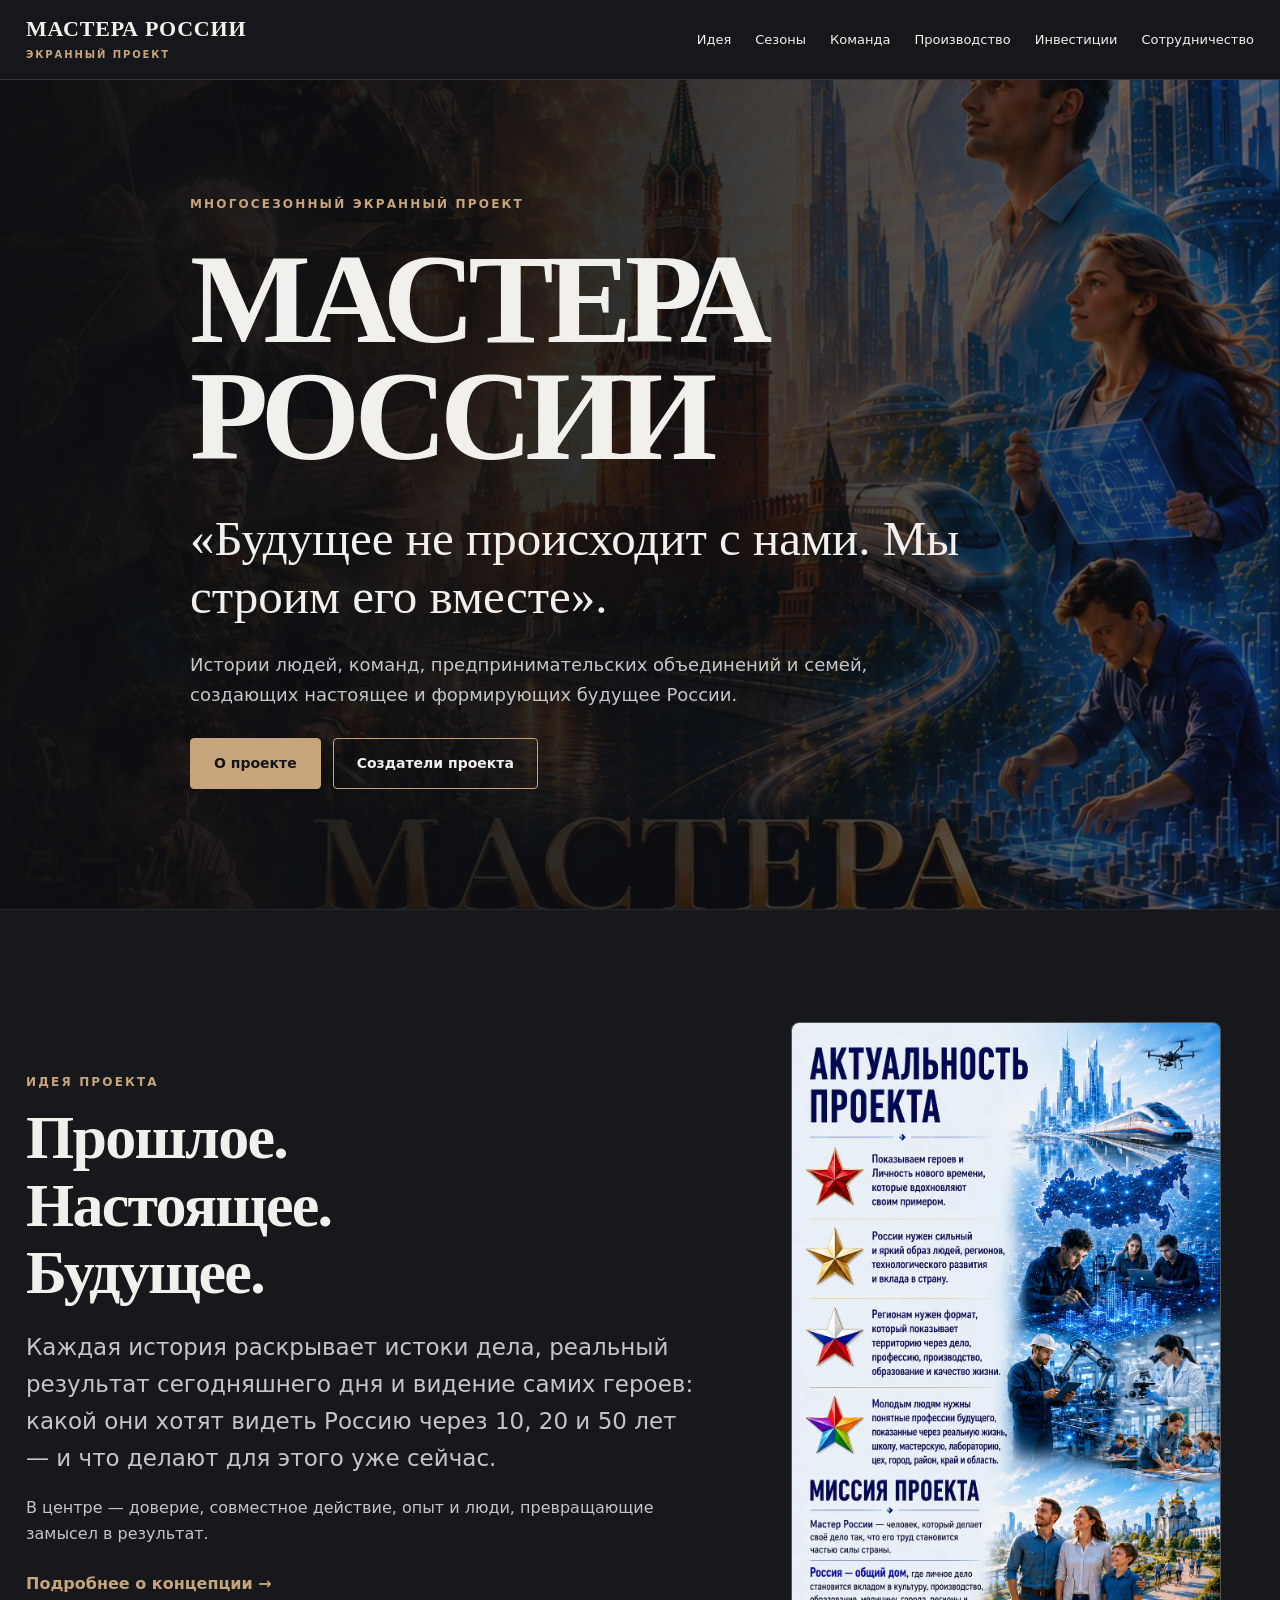
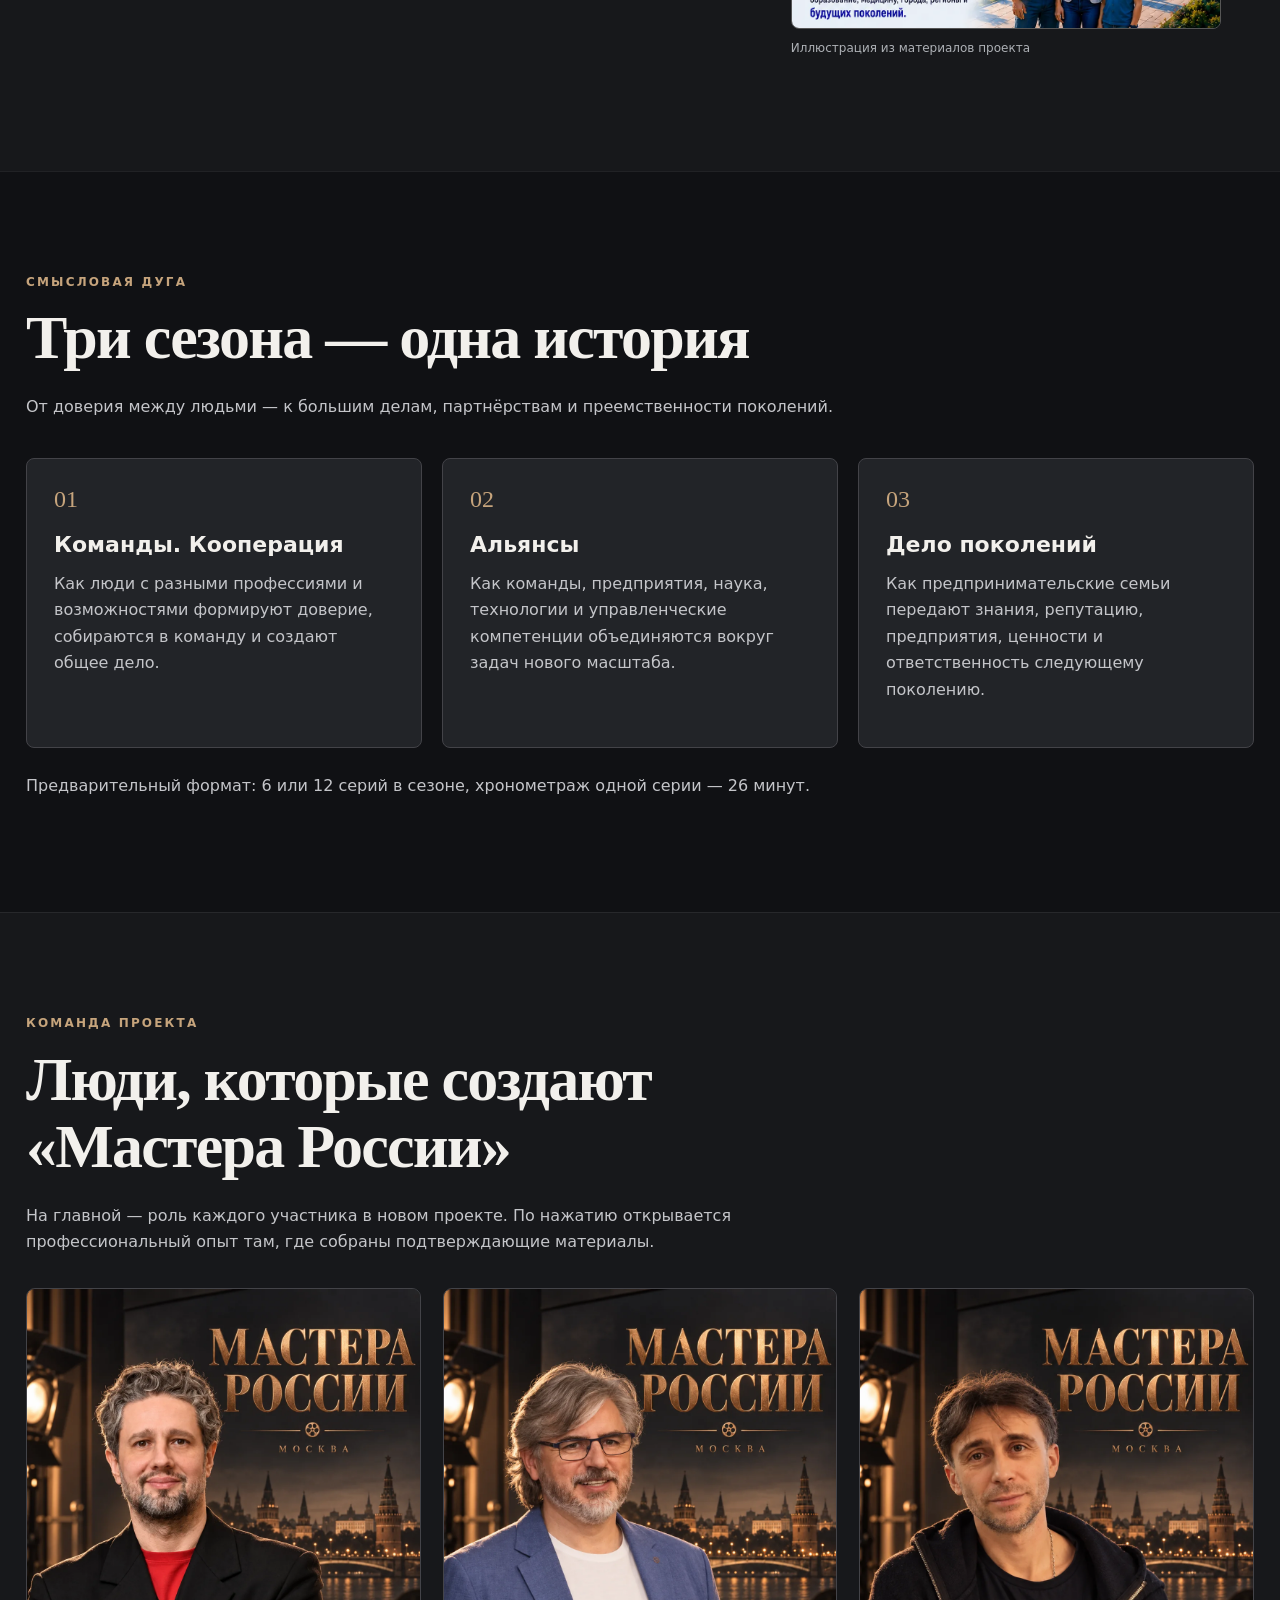
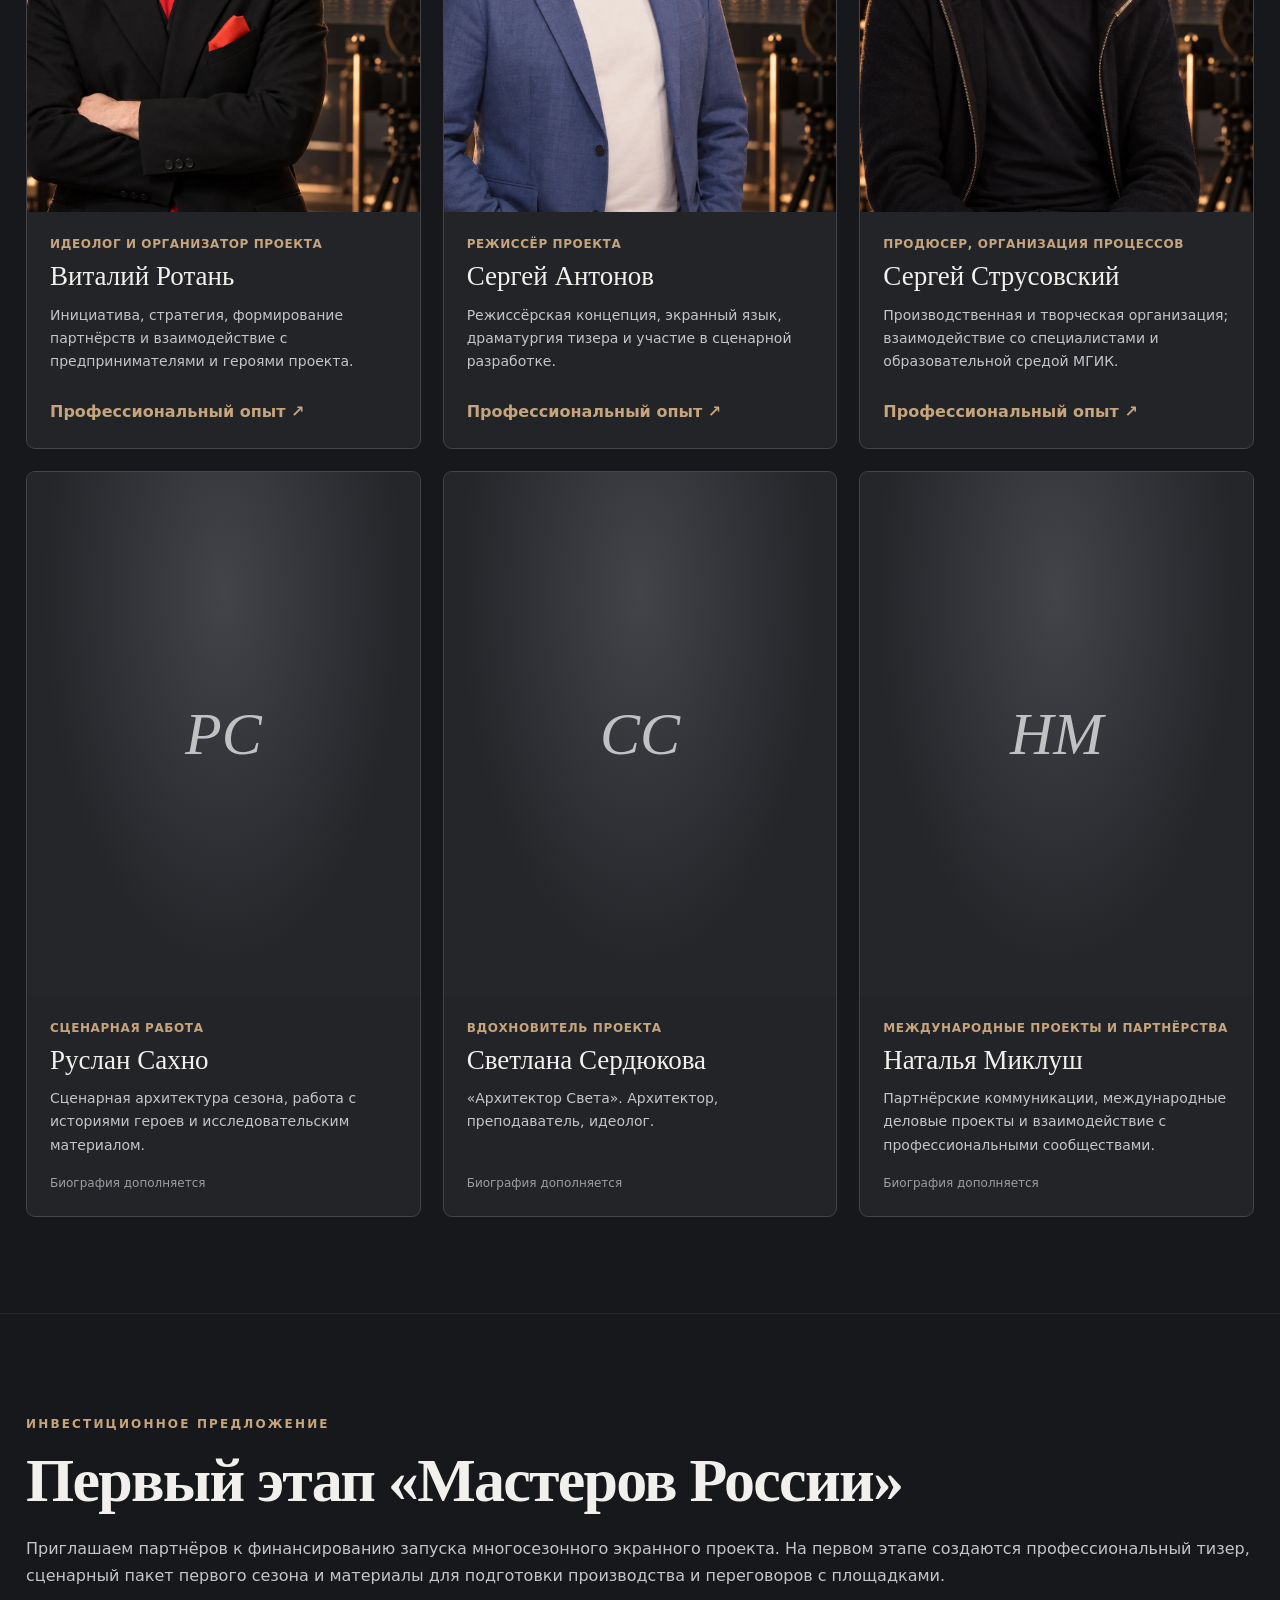
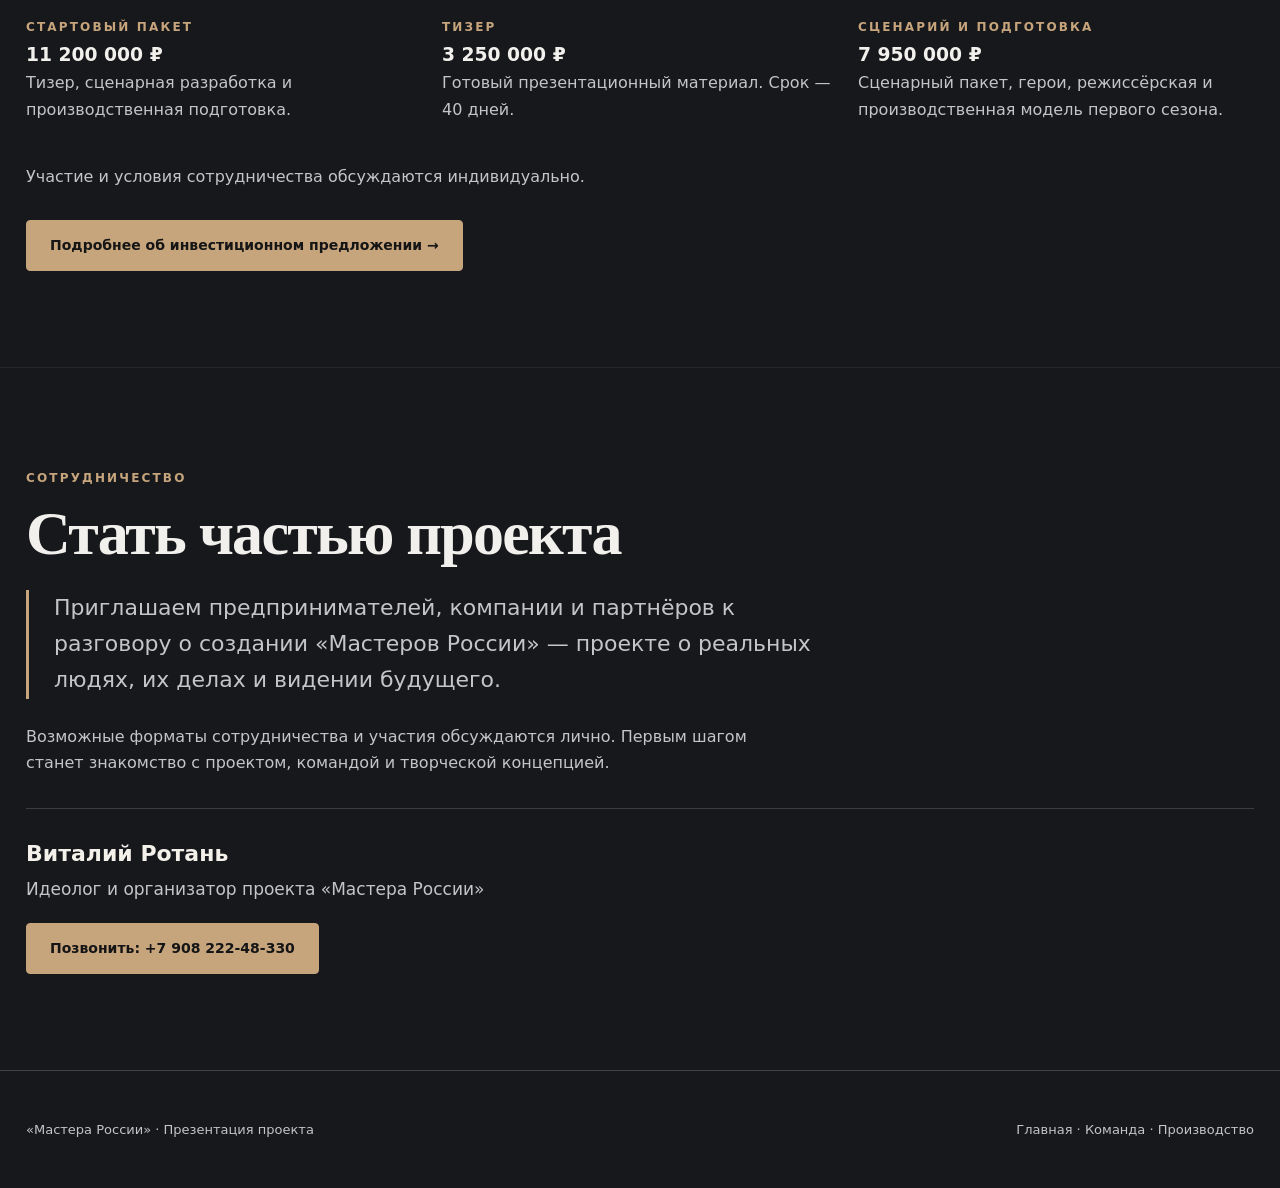
==== index.html @ 62fd05ff "v6,2" ====
<!DOCTYPE html>

<html lang="ru"><head><meta charset="utf-8"/><meta content="width=device-width,initial-scale=1" name="viewport"/><meta content="#17181b" name="theme-color"/><meta content="Мастера России — многосезонный экранный проект о людях, командах и будущем России." name="description"/><title>Главная | Мастера России</title><link href="style.css" rel="stylesheet"/></head><body><header class="header"><div class="wrap header-inner"><a class="logo" href="index.html">МАСТЕРА РОССИИ<small>ЭКРАННЫЙ ПРОЕКТ</small></a><button aria-expanded="false" aria-label="Открыть меню" class="menu" type="button">☰ Меню</button><nav aria-label="Разделы сайта" class="navlinks"><a href="index.html#idea">Идея</a><a href="index.html#seasons">Сезоны</a><a href="index.html#team">Команда</a><a href="production.html">Производство</a><a href="#investment">Инвестиции</a><a href="index.html#collaboration">Сотрудничество</a></nav></div></header><main><section class="hero" id="top"><div class="wrap hero-content"><span class="eyebrow">Многосезонный экранный проект</span><h1>МАСТЕРА<br/>РОССИИ</h1><div class="motto">«Будущее не происходит с нами. Мы строим его вместе».</div><p class="hero-sub">Истории людей, команд, предпринимательских объединений и семей, создающих настоящее и формирующих будущее России.</p><div class="buttons"><a class="btn" href="#idea">О проекте</a><a class="btn ghost" href="#team">Создатели проекта</a></div></div></section>
<section class="section" id="idea"><div class="wrap idea-layout"><div><span class="eyebrow">Идея проекта</span><h2>Прошлое.<br/>Настоящее.<br/>Будущее.</h2><p class="intro">Каждая история раскрывает истоки дела, реальный результат сегодняшнего дня и видение самих героев: какой они хотят видеть Россию через 10, 20 и 50 лет — и что делают для этого уже сейчас.</p><p>В центре — доверие, совместное действие, опыт и люди, превращающие замысел в результат.</p><p class="linkline"><a class="textlink" href="concept.html">Подробнее о концепции →</a></p></div><figure class="concept-visual"><img alt="Визуальный материал концепции проекта, показан целиком" loading="lazy" src="assets/ideology.webp"/><figcaption class="caption">Иллюстрация из материалов проекта</figcaption></figure></div></section>
<section class="section dark" id="seasons"><div class="wrap"><div class="section-top"><span class="eyebrow">Смысловая дуга</span><h2>Три сезона — одна история</h2><p>От доверия между людьми — к большим делам, партнёрствам и преемственности поколений.</p></div><div class="three"><article class="panel"><div class="n">01</div><h3>Команды. Кооперация</h3><p>Как люди с разными профессиями и возможностями формируют доверие, собираются в команду и создают общее дело.</p></article><article class="panel"><div class="n">02</div><h3>Альянсы</h3><p>Как команды, предприятия, наука, технологии и управленческие компетенции объединяются вокруг задач нового масштаба.</p></article><article class="panel"><div class="n">03</div><h3>Дело поколений</h3><p>Как предпринимательские семьи передают знания, репутацию, предприятия, ценности и ответственность следующему поколению.</p></article></div><p style="margin-top:25px">Предварительный формат: 6 или 12 серий в сезоне, хронометраж одной серии — 26 минут.</p></div></section>
<section class="section" id="team"><div class="wrap"><div class="section-top"><span class="eyebrow">Команда проекта</span><h2>Люди, которые создают «Мастера России»</h2><p>На главной — роль каждого участника в новом проекте. По нажатию открывается профессиональный опыт там, где собраны подтверждающие материалы.</p></div><div class="team"><article class="member"><img alt="Портрет: Виталий Ротань" loading="lazy" src="assets/rotan.webp"/><div class="member-body"><span class="role">Идеолог и организатор проекта</span><div class="name">Виталий Ротань</div><p>Инициатива, стратегия, формирование партнёрств и взаимодействие с предпринимателями и героями проекта.</p><a href="rotan.html">Профессиональный опыт ↗</a></div></article><article class="member"><img alt="Портрет: Сергей Антонов" loading="lazy" src="assets/antonov.webp"/><div class="member-body"><span class="role">Режиссёр проекта</span><div class="name">Сергей Антонов</div><p>Режиссёрская концепция, экранный язык, драматургия тизера и участие в сценарной разработке.</p><a href="antonov.html">Профессиональный опыт ↗</a></div></article><article class="member"><img alt="Портрет: Сергей Струсовский" loading="lazy" src="assets/strusovsky.webp"/><div class="member-body"><span class="role">Продюсер, организация процессов</span><div class="name">Сергей Струсовский</div><p>Производственная и творческая организация; взаимодействие со специалистами и образовательной средой МГИК.</p><a href="strusovsky.html">Профессиональный опыт ↗</a></div></article><article class="member"><div aria-label="Фотография будет добавлена" class="avatar-empty">РС</div><div class="member-body"><span class="role">Сценарная работа</span><div class="name">Руслан Сахно</div><p>Сценарная архитектура сезона, работа с историями героев и исследовательским материалом.</p><span style="color:#9b9ea3;font-size:12px">Биография дополняется</span></div></article><article class="member"><div aria-label="Фотография будет добавлена" class="avatar-empty">СС</div><div class="member-body"><span class="role">Вдохновитель проекта</span><div class="name">Светлана Сердюкова</div><p>«Архитектор Света». Архитектор, преподаватель, идеолог.</p><span style="color:#9b9ea3;font-size:12px">Биография дополняется</span></div></article><article class="member"><div aria-label="Фотография будет добавлена" class="avatar-empty">НМ</div><div class="member-body"><span class="role">Международные проекты и партнёрства</span><div class="name">Наталья Миклуш</div><p>Партнёрские коммуникации, международные деловые проекты и взаимодействие с профессиональными сообществами.</p><span style="color:#9b9ea3;font-size:12px">Биография дополняется</span></div></article></div></div></section><section class="section" id="investment"><div class="wrap"><span class="eyebrow">Инвестиционное предложение</span><h2>Первый этап «Мастеров России»</h2><p>Приглашаем партнёров к финансированию запуска многосезонного экранного проекта. На первом этапе создаются профессиональный тизер, сценарный пакет первого сезона и материалы для подготовки производства и переговоров с площадками.</p><div class="cards three" style="margin-top:24px"><article class="card"><span class="eyebrow">Стартовый пакет</span><h3>11 200 000 ₽</h3><p>Тизер, сценарная разработка и производственная подготовка.</p></article><article class="card"><span class="eyebrow">Тизер</span><h3>3 250 000 ₽</h3><p>Готовый презентационный материал. Срок — 40 дней.</p></article><article class="card"><span class="eyebrow">Сценарий и подготовка</span><h3>7 950 000 ₽</h3><p>Сценарный пакет, герои, режиссёрская и производственная модель первого сезона.</p></article></div><p style="margin-top:24px">Участие и условия сотрудничества обсуждаются индивидуально.</p><div class="buttons"><a class="btn" href="investment.html">Подробнее об инвестиционном предложении →</a></div></div></section><section class="section" id="collaboration"><div class="wrap"><span class="eyebrow">Сотрудничество</span><h2>Стать частью проекта</h2><p class="collab">Приглашаем предпринимателей, компании и партнёров к разговору о создании «Мастеров России» — проекте о реальных людях, их делах и видении будущего.</p><p style="max-width:760px;margin-top:25px">Возможные форматы сотрудничества и участия обсуждаются лично. Первым шагом станет знакомство с проектом, командой и творческой концепцией.</p><div class="contact-direct" id="contacts"><p class="contact-person"><strong>Виталий Ротань</strong><br/>Идеолог и организатор проекта «Мастера России»</p><a class="btn" href="tel:+790822248330">Позвонить: +7 908 222-48-330</a></div></div></section></main><footer class="footer"><div class="wrap"><span>«Мастера России» · Презентация проекта</span><span><a href="index.html">Главная</a> · <a href="index.html#team">Команда</a> · <a href="production.html">Производство</a></span></div></footer><script src="script.js"></script></body></html>
---- style.css ----
:root{--bg:#17181b;--deep:#101114;--card:#222428;--line:#434348;--text:#f2f0ec;--muted:#c4c5c9;--bronze:#c6a47c;--silver:#c9cdd2;--max:1240px}*{box-sizing:border-box}html{scroll-behavior:smooth}body{margin:0;background:var(--bg);color:var(--text);font:16px/1.65 system-ui,-apple-system,"Segoe UI",Arial,sans-serif}a{color:inherit;text-decoration:none}button{font:inherit}img{display:block;max-width:100%}.wrap{width:min(var(--max),calc(100% - 52px));margin-inline:auto}p{margin:0 0 17px;color:var(--muted)}h1,h2,h3{margin:0;font-weight:650}h1,h2,.name,.display{font-family:Georgia,"Times New Roman",serif}h2{font-size:clamp(34px,5vw,62px);line-height:1.09;letter-spacing:-.028em;margin:10px 0 22px}.eyebrow{color:var(--bronze);font-weight:750;letter-spacing:.18em;text-transform:uppercase;font-size:12px}.header{position:sticky;top:0;z-index:30;background:#17181bf2;backdrop-filter:blur(15px);border-bottom:1px solid #ffffff22}.header-inner{display:flex;align-items:center;justify-content:space-between;min-height:79px;gap:22px}.logo{font:750 22px/1.1 Georgia,serif;letter-spacing:.035em}.logo small{display:block;font:600 10px/1.4 system-ui,sans-serif;letter-spacing:.19em;color:var(--bronze);margin-top:7px}.navlinks{display:flex;gap:24px;align-items:center;font-size:13px}.navlinks a:hover,.textlink:hover{color:var(--bronze)}.menu{display:none;background:transparent;border:1px solid #777;color:#fff;padding:9px 14px;border-radius:5px}.hero{min-height:700px;display:grid;align-items:center;position:relative;background:linear-gradient(90deg,rgba(14,15,18,.96) 0%,rgba(14,15,18,.85) 51%,rgba(14,15,18,.55)),url('assets/cover.webp') center 41%/cover}.hero-content{padding:110px 0 120px;max-width:900px}.hero h1{font-size:clamp(65px,10vw,146px);line-height:.91;letter-spacing:-.055em;margin:25px 0 36px}.motto{font:500 clamp(27px,4vw,49px)/1.18 Georgia,serif;max-width:900px}.hero-sub{max-width:780px;margin-top:24px;font-size:18px}.buttons{display:flex;gap:12px;flex-wrap:wrap;margin-top:29px}.btn{display:inline-flex;align-items:center;justify-content:center;padding:13px 23px;border:1px solid var(--bronze);border-radius:4px;background:var(--bronze);color:#151516;font-weight:750;font-size:14px}.btn.ghost{background:transparent;color:var(--text)}.btn:hover{filter:brightness(1.12)}.section{padding:96px 0;border-top:1px solid #ffffff12}.section.dark{background:var(--deep)}.intro{max-width:880px;font-size:clamp(18px,2vw,23px);line-height:1.62}.three{display:grid;grid-template-columns:repeat(3,minmax(0,1fr));gap:20px;margin-top:38px}.panel{padding:27px;background:var(--card);border:1px solid var(--line);border-radius:8px}.panel h3{font-size:22px;margin-bottom:12px;line-height:1.25}.panel .n{font:24px Georgia,serif;color:var(--bronze);margin-bottom:18px}.section-top{max-width:850px;margin-bottom:32px}.linkline{margin-top:23px}.textlink{color:var(--bronze);font-weight:700}.idea-layout{display:grid;grid-template-columns:1.15fr .85fr;gap:60px;align-items:center}.concept-visual{max-width:430px;margin-inline:auto}.concept-visual img{width:100%;height:auto;border:1px solid #555;border-radius:8px}.caption{font-size:12px;color:#aeb1b6;margin-top:10px}.team{display:grid;grid-template-columns:repeat(3,minmax(0,1fr));gap:22px}.member{background:var(--card);border:1px solid var(--line);border-radius:9px;overflow:hidden;display:flex;flex-direction:column}.member picture img,.member>img{width:100%;height:auto;aspect-ratio:3/4;object-fit:contain;background:#292b30}.member-body{padding:23px;display:flex;flex-direction:column;flex:1}.member .name{font-size:27px;line-height:1.1;margin:7px 0 12px}.member .role{font-size:12px;font-weight:750;letter-spacing:.05em;text-transform:uppercase;color:var(--bronze)}.member p{font-size:14px;flex:1}.member a{color:var(--bronze);font-weight:750;margin-top:9px}.avatar-empty{aspect-ratio:3/4;background:radial-gradient(ellipse at 50% 23%,#424449,#24262a 65%);display:flex;justify-content:center;align-items:center;color:#c1c1c3;font:italic 60px Georgia,serif}.experience{display:grid;grid-template-columns:1fr 1fr;gap:22px}.detail{padding:26px;background:#222428;border:1px solid var(--line);border-radius:8px}.detail h3{margin:0 0 12px;font-size:23px}.collab{border-left:3px solid var(--bronze);padding-left:25px;font-size:22px;max-width:810px}.footer{padding:48px 0;border-top:1px solid var(--line);color:var(--muted);font-size:13px}.footer .wrap{display:flex;justify-content:space-between;gap:20px;flex-wrap:wrap}.page-head{background:linear-gradient(120deg,#2a2b30,#151619);padding:77px 0 70px}.page-head h1{font-size:clamp(46px,7vw,85px);line-height:1.03;margin:15px 0}.back{font-weight:700;color:var(--bronze);font-size:14px;display:inline-block;margin-bottom:27px}.biohero{display:grid;grid-template-columns:330px 1fr;gap:52px;align-items:center}.biohero img{width:100%;height:auto;border:1px solid var(--line);border-radius:7px}.biohero .lead{font-size:20px;max-width:800px}.biobody{max-width:1050px}.biobody h2{font-size:36px;margin:37px 0 20px}.biobody li{color:var(--muted);margin:8px 0}.biobody ul{padding-left:22px}.credits{display:grid;grid-template-columns:1fr 1fr;gap:20px}.credit{padding:23px;border:1px solid var(--line);border-radius:8px;background:#232529}.credit h3{font-size:19px;margin:0 0 7px}.credit small{color:var(--bronze);font-weight:650}.credit p{font-size:14px;margin:10px 0 0}.wide-slide{display:block;width:min(560px,100%);height:auto;margin:32px auto;border-radius:7px;border:1px solid #4b4c50}.production-placeholder{border:1px dashed #8c795f;background:#242326;padding:36px;border-radius:8px;margin-top:25px}.production-placeholder h3{margin-bottom:10px}.rail{display:flex;gap:20px;overflow-x:auto;scroll-snap-type:x mandatory;padding-bottom:15px}.rail a{flex:0 0 min(320px,75vw);scroll-snap-align:start}.rail img{height:auto;width:100%;border-radius:6px;border:1px solid #555}.rail span{display:block;font-size:13px;color:var(--muted);margin-top:8px}table{border-collapse:collapse;width:100%}td,th{text-align:left;border-bottom:1px solid var(--line);padding:17px 8px;vertical-align:top}th{color:var(--bronze)}td{color:var(--muted)}@media(max-width:950px){.team{grid-template-columns:repeat(2,minmax(0,1fr))}.idea-layout,.biohero{grid-template-columns:1fr}.biohero img{max-width:350px}.three{grid-template-columns:1fr}.hero{min-height:630px}}@media(max-width:720px){.wrap{width:calc(100% - 34px)}.header-inner{min-height:72px}.logo{font-size:18px}.menu{display:block}.navlinks{display:none;position:absolute;top:72px;left:0;right:0;padding:22px;background:#202124;flex-direction:column;align-items:stretch;border-bottom:1px solid var(--line)}.navlinks.open{display:flex}.section{padding:60px 0}.hero{min-height:620px;background-position:center}.hero-content{padding:85px 0}.hero h1{font-size:clamp(52px,15vw,78px)}.motto{font-size:clamp(25px,6.5vw,38px)}.team,.experience,.credits{grid-template-columns:1fr}.team{max-width:500px;margin:auto}.member-body{padding:21px}.page-head{padding:52px 0}.biohero{gap:24px}.collab{font-size:19px}}@media(prefers-reduced-motion:reduce){html{scroll-behavior:auto}}

/* Antonov profile editorial layout */
.feature-films{display:grid;grid-template-columns:repeat(3,minmax(0,1fr));gap:18px;margin:25px 0 55px}.feature-film{min-width:0;background:#23262b;border:1px solid #515057;border-radius:12px;overflow:hidden}.film-cover{width:100%;aspect-ratio:3/2;object-fit:contain;background:#14161a;display:block}.film-cover-text{padding:18px;background:linear-gradient(135deg,#384957,#12151b 74%);display:flex;flex-direction:column;justify-content:space-between;gap:14px;color:#eee3cc}.film-cover-text.alternate{background:linear-gradient(125deg,#31495d,#191e30 70%)}.film-cover-text span{font-size:12px;color:#ccad7f}.film-cover-text strong{font:600 clamp(19px,2vw,25px)/1.12 Georgia,serif}.film-copy{padding:18px}.film-copy h3{font-size:20px}.film-copy p{font-size:14px}.career,.filmography,.awards{max-width:930px}.career p,.filmography p,.awards p{border-bottom:1px solid #5555;padding:11px 0;margin:0}.filmography b,.career b,.awards b{color:#c9a673}.bio-note{font-size:13px;max-width:850px;margin-top:35px;color:#b8b8b8}@media(max-width:760px){.feature-films{grid-template-columns:1fr;max-width:500px}.film-cover{aspect-ratio:16/9}}

/* Investment presentation */
.investment-grid{display:grid;grid-template-columns:1.05fr .95fr;gap:22px;margin:32px 0}.investment-highlight{padding:33px;border:1px solid #9e7f59;background:linear-gradient(125deg,#302b27,#1d1e21);border-radius:10px}.investment-amount{font:600 clamp(42px,5vw,70px)/1.05 Georgia,serif;color:#e0c7a4;margin:16px 0}.investment-highlights{display:grid;gap:13px}.investment-highlights>div{border:1px solid #585451;background:#232427;border-radius:9px;padding:20px 24px;display:flex;flex-direction:column;gap:7px}.investment-highlights strong{font-size:24px;color:#e8d0ad}.investment-highlights span{color:#c2bfc0;font-size:14px}@media(max-width:720px){.investment-grid{grid-template-columns:1fr}.investment-highlight{padding:24px}}

.contact-direct{margin-top:32px;padding-top:25px;border-top:1px solid #ffffff28}.contact-person{font-size:17px;line-height:1.8;margin-bottom:18px}.contact-person strong{font-size:22px;color:#f4f1eb}
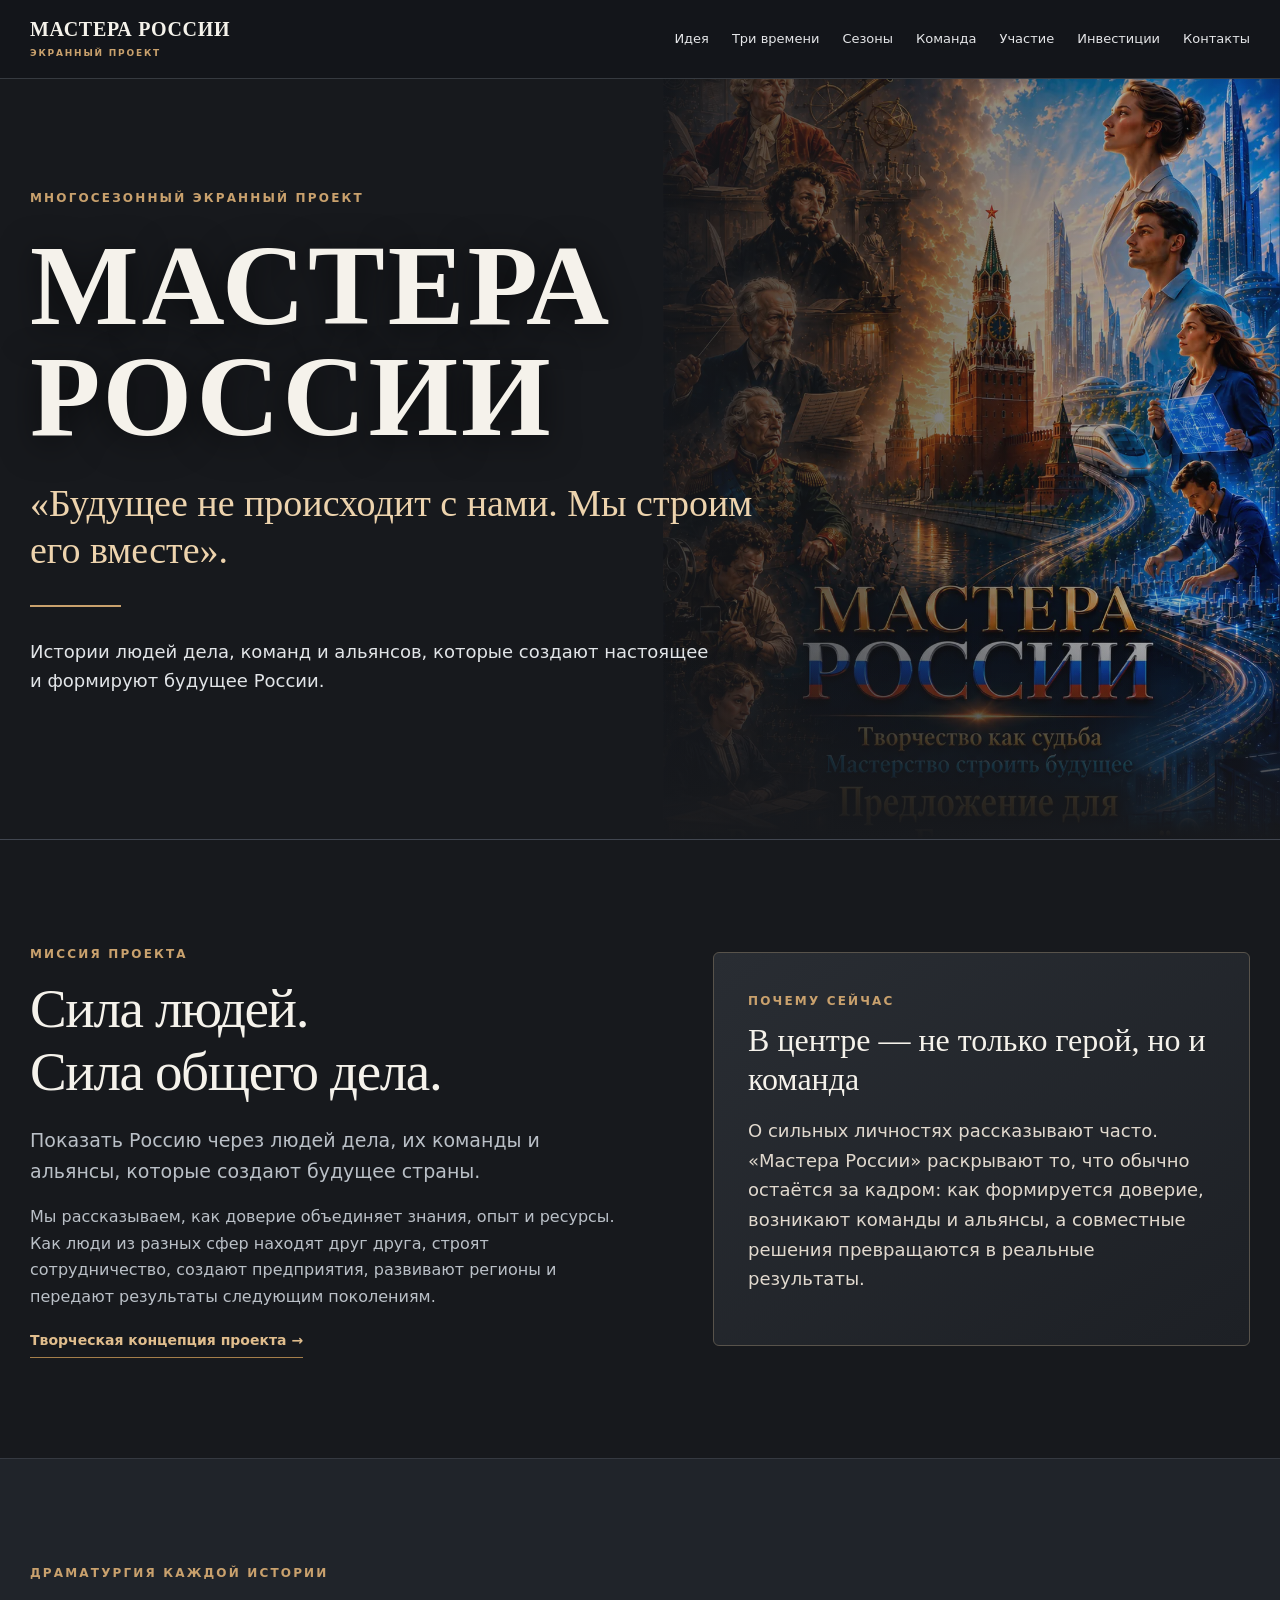
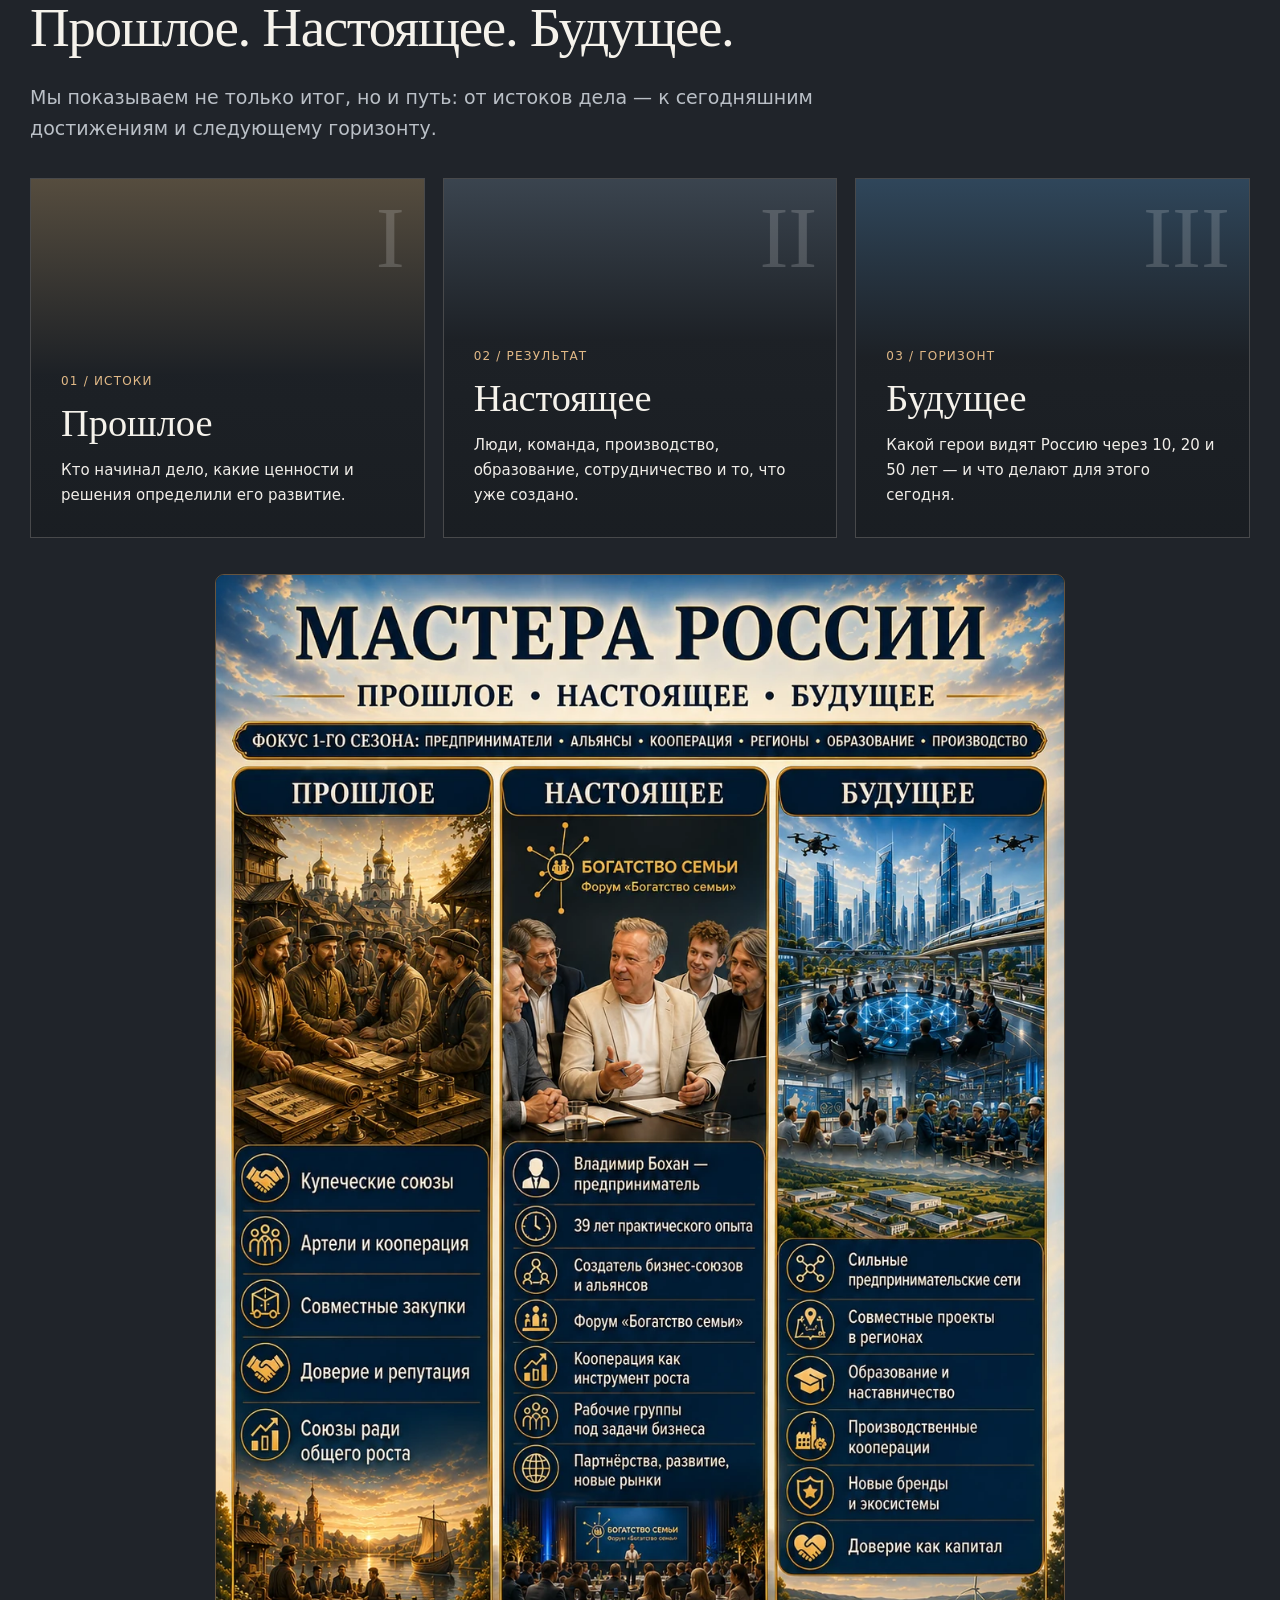
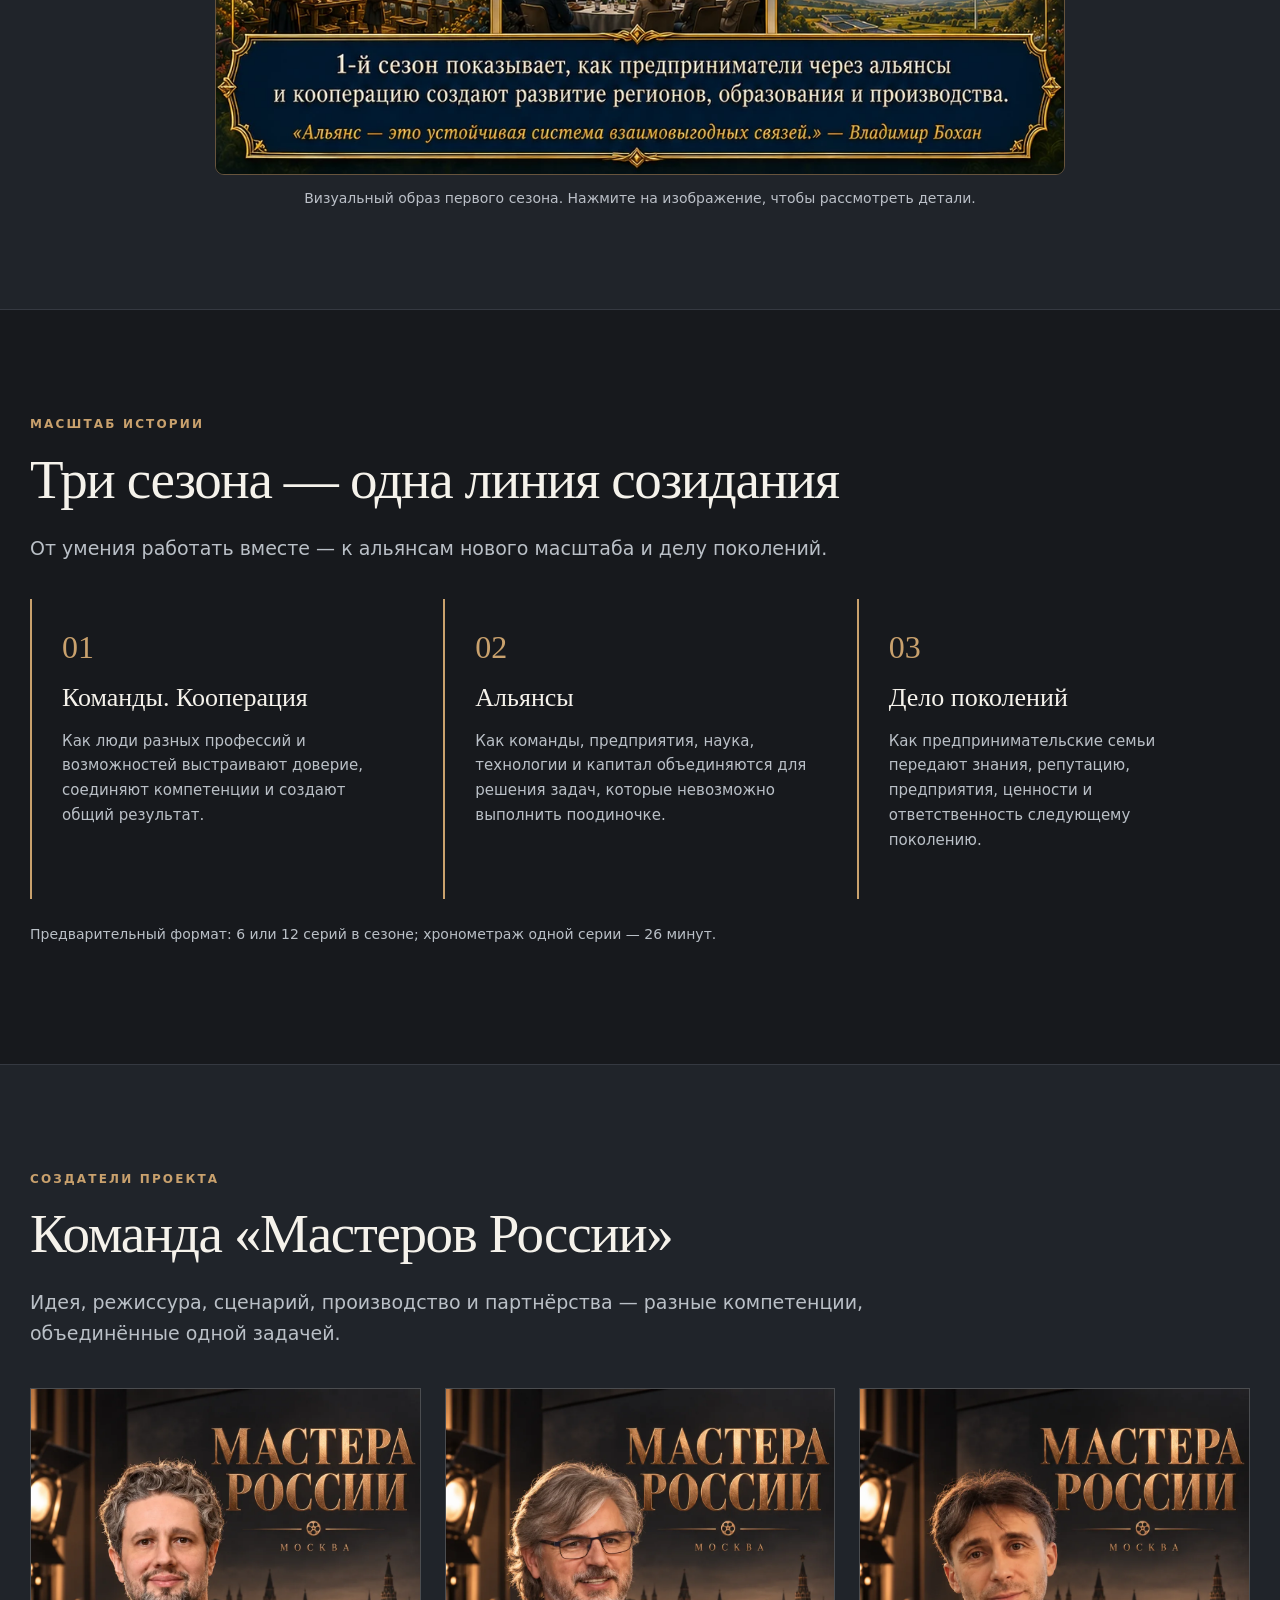
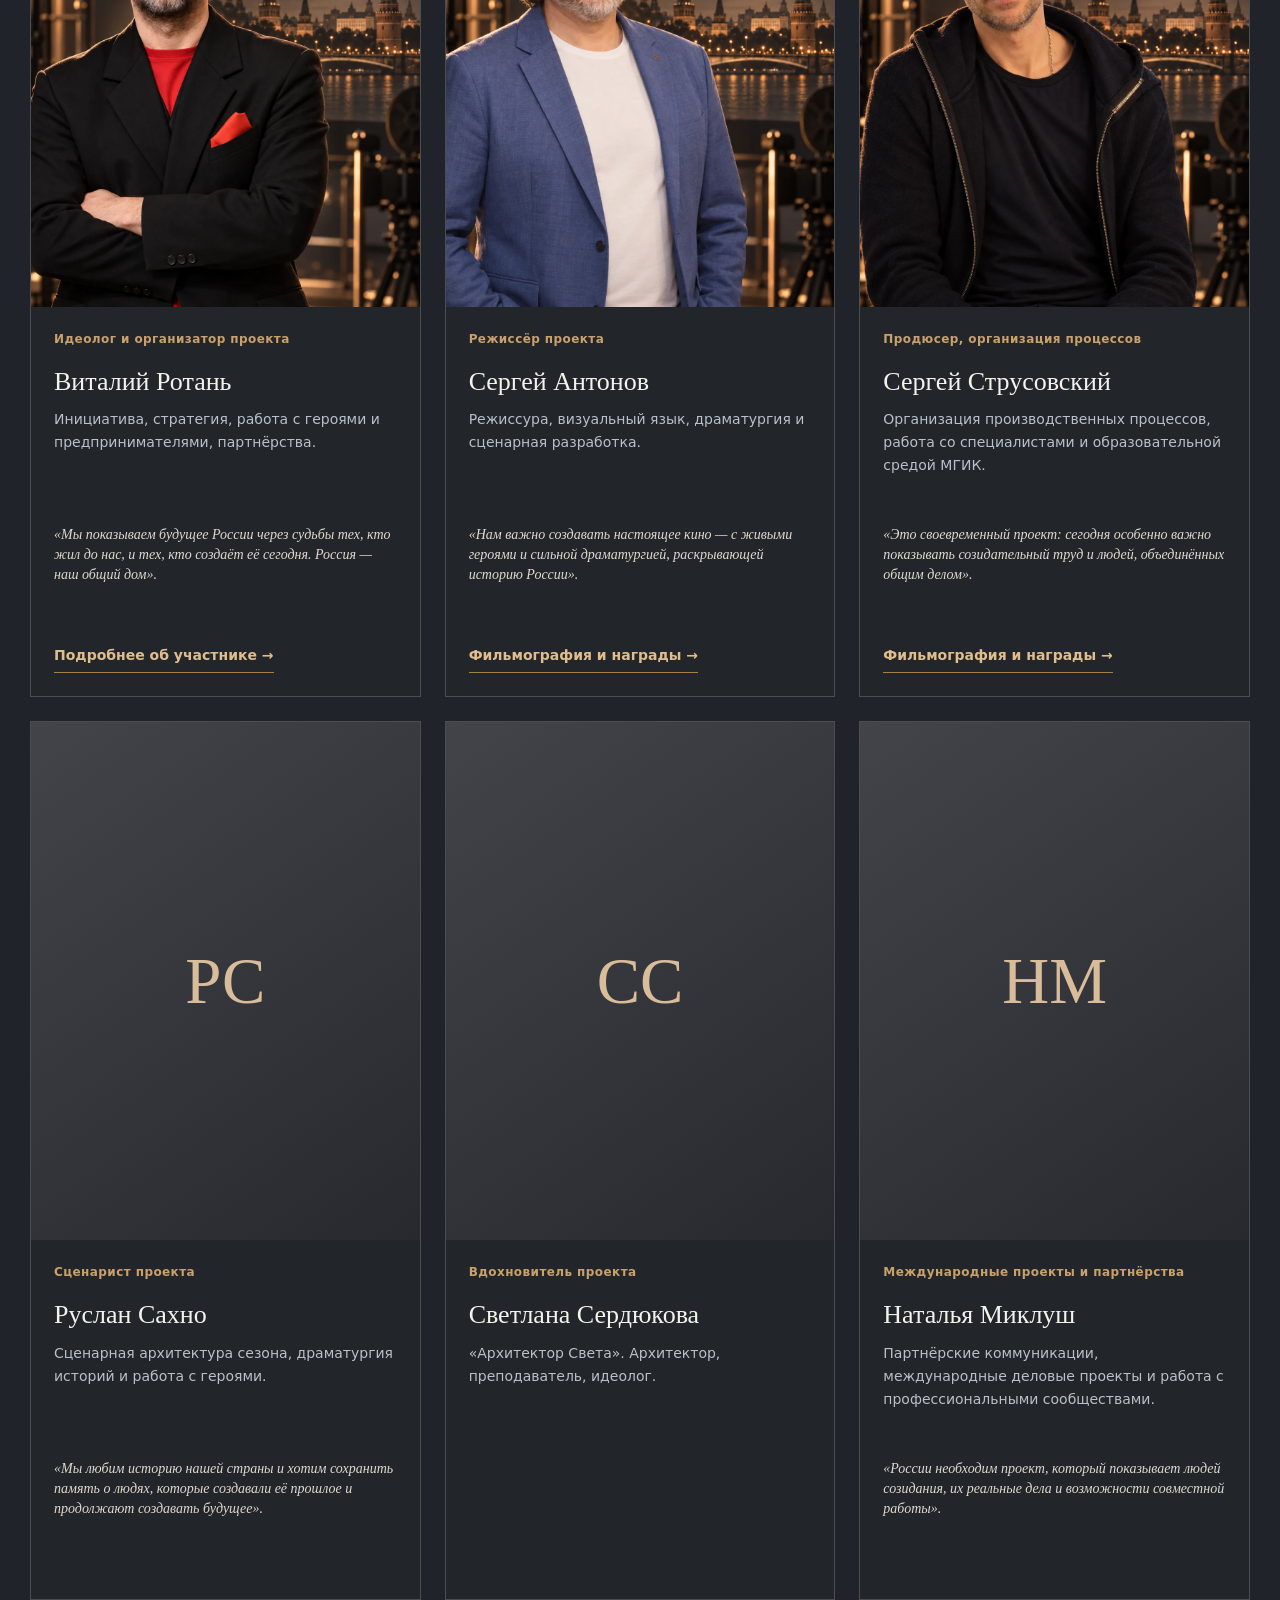
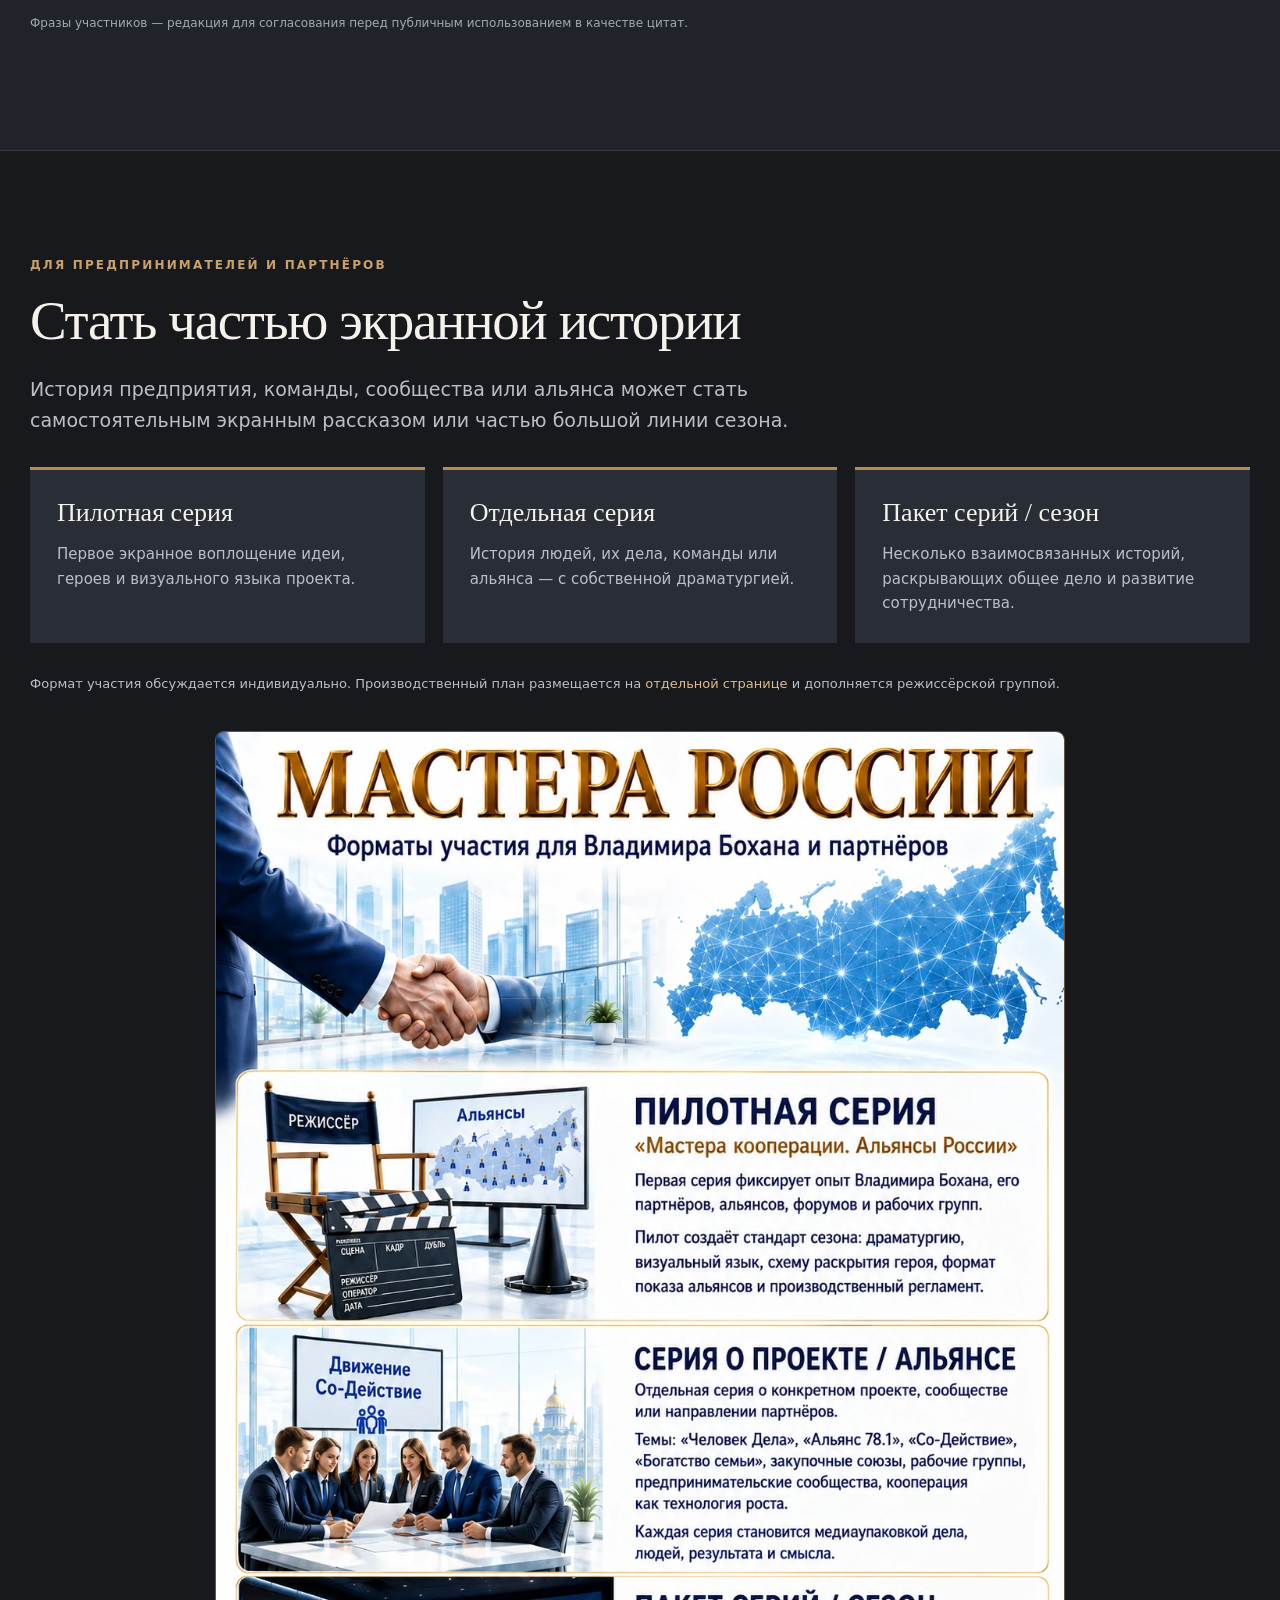
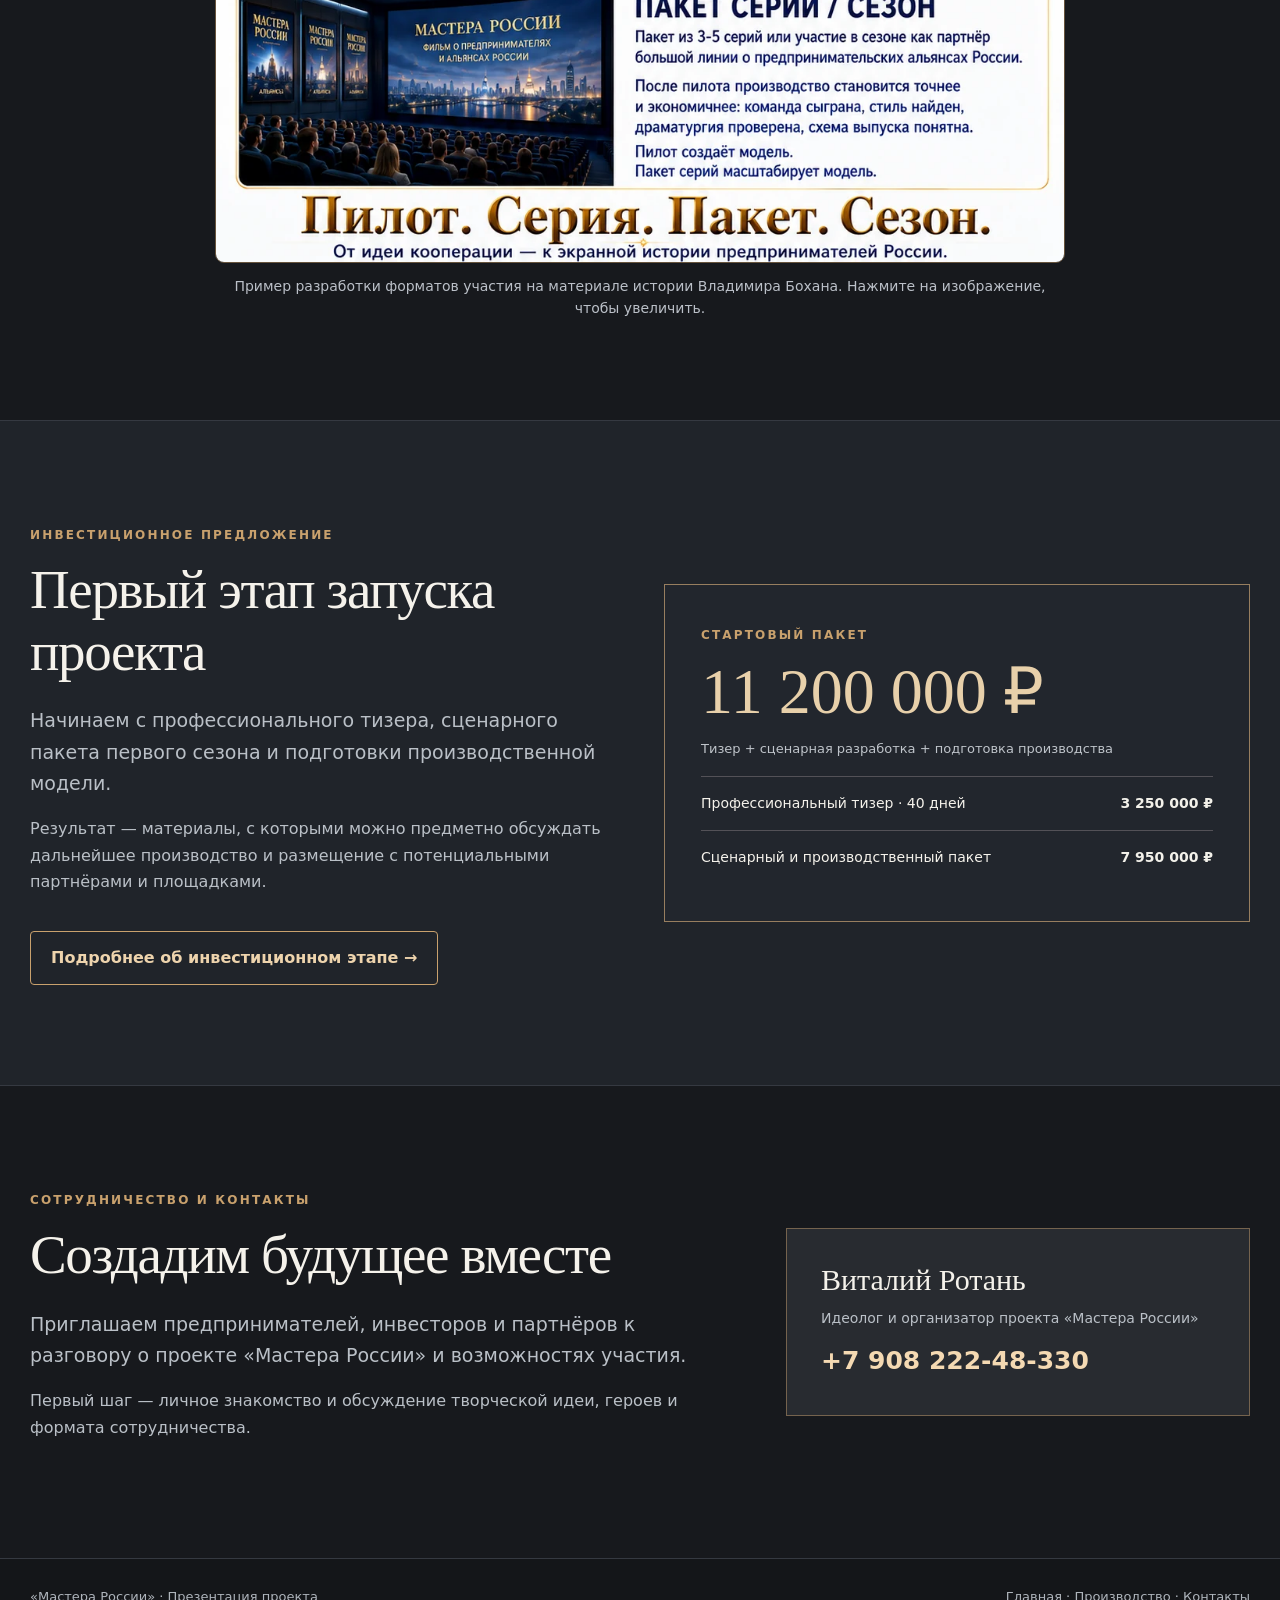
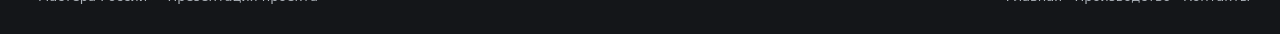
==== commit 11a75ab8: "12" ====
--- a/index.html
+++ b/index.html
@@ -1,6 +1,54 @@
-<!DOCTYPE html>
+<!doctype html>
+<html lang="ru">
+<head>
+<meta charset="utf-8">
+<meta name="viewport" content="width=device-width,initial-scale=1">
+<meta name="theme-color" content="#17191d">
+<meta name="description" content="Мастера России — многосезонный экранный проект о командах, альянсах, созидании и будущем России.">
+<title>Мастера России — Будущее мы строим вместе</title>
+<style>
+:root{--bg:#17191d;--bg2:#20242b;--panel:#262b32;--ink:#f5f2eb;--muted:#bac0c7;--bronze:#c9a16d;--line:#414650;--max:1220px}
+*{box-sizing:border-box}html{scroll-behavior:smooth}body{margin:0;background:var(--bg);color:var(--ink);font:16px/1.65 system-ui,-apple-system,'Segoe UI',Arial,sans-serif}a{color:inherit;text-decoration:none}img{display:block;max-width:100%;height:auto}button{font:inherit}.shell{width:min(var(--max),calc(100% - 48px));margin:auto}.eyebrow{color:var(--bronze);font:700 12px/1.5 system-ui;letter-spacing:.18em;text-transform:uppercase}.header{position:sticky;top:0;z-index:30;background:rgba(20,22,26,.97);border-bottom:1px solid #363a40}.bar{min-height:78px;display:flex;align-items:center;justify-content:space-between;gap:25px}.brand{font:700 20px/1.15 Georgia,serif;letter-spacing:.035em}.brand small{display:block;font:600 9px/1.4 system-ui;letter-spacing:.2em;color:var(--bronze);margin-top:6px}.nav{display:flex;align-items:center;gap:23px;flex-wrap:wrap}.nav a{font-size:13px;color:#e5e6e9}.nav a:hover,.inline-link:hover{color:var(--bronze)}.menu{display:none;border:1px solid var(--line);background:var(--panel);color:white;border-radius:5px;padding:8px 12px}.hero{position:relative;isolation:isolate;overflow:hidden;min-height:610px;display:flex;align-items:center;border-bottom:1px solid var(--line)}.hero:before{content:"";position:absolute;inset:0;z-index:-2;background:linear-gradient(90deg,#17191dfa 1%,#17191de5 46%,#17191d36 100%),url('assets/cover.webp') right 38%/auto 115% no-repeat}.hero:after{content:"";position:absolute;inset:0;z-index:-1;background:linear-gradient(0deg,#17191d 0%,transparent 27%)}.hero-inner{padding:105px 0 125px}.hero h1{font:600 clamp(58px,9vw,130px)/.96 Georgia,'Times New Roman',serif;letter-spacing:.025em;margin:20px 0 28px;max-width:920px;text-shadow:0 6px 35px #0009}.motto{font:400 clamp(23px,3.1vw,38px)/1.25 Georgia,serif;max-width:780px;color:#edd3ad}.hero p{max-width:680px;color:#e2e5e8;font-size:18px;margin-top:23px}.hero-mark{display:block;width:91px;height:2px;background:var(--bronze);margin:30px 0}.section{padding:100px 0;border-bottom:1px solid #353941}.section.mist{background:#20242a}.section h2{font:500 clamp(37px,4.3vw,62px)/1.13 Georgia,serif;margin:12px 0 22px;letter-spacing:-.025em}.section p{color:var(--muted);margin:0 0 17px}.lead{font-size:19px;max-width:840px}.mission{display:grid;grid-template-columns:1.05fr .95fr;gap:7vw;align-items:center}.mission-card{padding:34px;border:1px solid #58534b;background:linear-gradient(145deg,#292d33,#1d2025);border-radius:6px}.mission-card h3{font:500 32px/1.2 Georgia,serif;margin:8px 0 18px}.mission-card p{font-size:18px;color:#e1d9ce}.three-times{display:grid;grid-template-columns:repeat(3,minmax(0,1fr));gap:18px;margin-top:34px}.time{border:1px solid #48494b;background:#23272d;min-height:360px;display:flex;flex-direction:column;justify-content:flex-end;padding:30px;position:relative;overflow:hidden}.time:before{content:"";position:absolute;inset:0;z-index:0;opacity:.65}.time.past:before{background:linear-gradient(0deg,#15191d 3%,#15191db8 45%,#716148 100%)}.time.now:before{background:linear-gradient(0deg,#15191d 3%,#15191dac 55%,#475461 100%)}.time.next:before{background:linear-gradient(0deg,#15191d 3%,#15191db8 50%,#365773 100%)}.time>*{position:relative;z-index:1}.time .time-num{font-size:12px;color:#e1b987;letter-spacing:.1em}.time h3{font:500 clamp(28px,3vw,40px)/1.15 Georgia,serif;margin:9px 0 13px}.time p{color:#f0ede8;margin:0;font-size:15px}.time .symbol{font:400 87px/1 Georgia,serif;color:#ffffff2c;position:absolute;right:19px;top:15px}.seasons{display:grid;grid-template-columns:repeat(3,minmax(0,1fr));gap:20px;margin:35px 0 0}.season{padding:30px;border-left:2px solid var(--bronze);background:#17191d}.season .number{font:32px Georgia,serif;color:var(--bronze)}.season h3{font:500 26px/1.15 Georgia,serif;margin:16px 0}.season p{font-size:15px}.format{font-size:14px!important;margin-top:24px!important}.teamgrid{display:grid;grid-template-columns:repeat(3,minmax(0,1fr));gap:24px;margin-top:38px}.member{border:1px solid #4b4d50;background:#22262b;min-width:0}.portrait{aspect-ratio:3/4;overflow:hidden;background:linear-gradient(145deg,#42444a,#27292f)}.portrait img{width:100%;height:100%;object-fit:contain;object-position:center center}.portrait.placeholder{display:flex;align-items:center;justify-content:center;font:500 65px Georgia,serif;color:#d9bd9a}.member-info{padding:23px}.member-info .role{display:block;color:var(--bronze);font-size:12px;font-weight:700;letter-spacing:.035em;min-height:25px}.member-info h3{font:500 26px/1.2 Georgia,serif;margin:11px 0}.member-info p{font-size:14px;min-height:100px}.quote{font:italic 17px/1.43 Georgia,serif;color:#e2d9cd!important;min-height:95px}.inline-link{display:inline-block;font-weight:700;color:#e0bd8d;border-bottom:1px solid #a57f4b;padding-bottom:5px;font-size:14px}.participation{display:grid;grid-template-columns:repeat(3,minmax(0,1fr));gap:18px;margin:30px 0}.option{background:#292e36;padding:27px;border-top:3px solid #b78a52}.option h3{font:500 26px/1.2 Georgia,serif;margin:0 0 14px}.option p{font-size:15px;margin:0}.invest{display:grid;grid-template-columns:1fr 1fr;gap:48px;align-items:center}.invest-number{border:1px solid #977e5f;padding:36px;background:#22262d}.invest-number strong{display:block;font:500 clamp(41px,5vw,67px)/1.1 Georgia,serif;color:#e8d0aa;margin:10px 0}.invest-number .small{font-size:13px;color:#bfc4ca}.invest-breakdown{display:flex;justify-content:space-between;gap:10px;border-top:1px solid #535157;padding:15px 0;font-size:14px}.invest-breakdown b{white-space:nowrap;color:#f3f1ea}.btn{display:inline-flex;align-items:center;gap:10px;padding:13px 20px;border:1px solid var(--bronze);color:#eed4ad;font-weight:700;border-radius:4px;margin-top:18px;transition:background .2s}.btn:hover{background:#c9a16d;color:#16191d}.contact{display:grid;grid-template-columns:1.2fr .8fr;gap:60px;align-items:center}.contact-card{padding:34px;border:1px solid #75634e;background:#282b30}.contact-card h3{font:500 30px Georgia,serif;margin:0}.contact-card p{font-size:14px;margin:10px 0}.phone{font-size:25px;font-weight:650;color:#f4d9b2;overflow-wrap:anywhere}.footer{padding:27px 0;background:#141619;color:#aeb4bb;font-size:13px}.footer .shell{display:flex;justify-content:space-between;gap:15px;flex-wrap:wrap}.minor{font-size:13px!important}.inline-accent{color:#dfbd8e}.quote-note{font-size:12px!important;color:#a4aab1!important;margin-top:14px!important}
+@media(max-width:1000px){.nav{gap:12px}.nav a{font-size:12px}.teamgrid{gap:13px}.member-info{padding:17px}.member-info h3{font-size:23px}.member-info p,.quote{min-height:0}}
+@media(max-width:760px){.shell{width:min(var(--max),calc(100% - 32px))}.bar{min-height:68px;flex-wrap:wrap}.menu{display:block}.nav{display:none;width:100%;padding:0 0 16px;flex-direction:column;align-items:stretch;gap:0}.nav.open{display:flex}.nav a{padding:9px 0;font-size:15px;border-top:1px solid #343a43}.hero{min-height:580px}.hero:before{background:linear-gradient(90deg,#17191df5,#17191dbc),url('assets/cover.webp') 60% center/auto 100% no-repeat}.hero-inner{padding:80px 0 98px}.section{padding:70px 0}.mission,.invest,.contact{grid-template-columns:1fr;gap:26px}.three-times,.seasons,.participation{grid-template-columns:1fr}.time{min-height:260px}.teamgrid{grid-template-columns:repeat(2,minmax(0,1fr))}.invest-number{padding:25px}.quote{font-size:16px}}
+@media(max-width:510px){.teamgrid{grid-template-columns:1fr}.portrait{max-height:450px}.hero h1{font-size:clamp(52px,13vw,72px)}.motto{font-size:25px}.hero p{font-size:16px}.contact-card{padding:25px}.invest-breakdown{flex-wrap:wrap}}
+@media(prefers-reduced-motion:reduce){html{scroll-behavior:auto}}
 
-<html lang="ru"><head><meta charset="utf-8"/><meta content="width=device-width,initial-scale=1" name="viewport"/><meta content="#17181b" name="theme-color"/><meta content="Мастера России — многосезонный экранный проект о людях, командах и будущем России." name="description"/><title>Главная | Мастера России</title><link href="style.css" rel="stylesheet"/></head><body><header class="header"><div class="wrap header-inner"><a class="logo" href="index.html">МАСТЕРА РОССИИ<small>ЭКРАННЫЙ ПРОЕКТ</small></a><button aria-expanded="false" aria-label="Открыть меню" class="menu" type="button">☰ Меню</button><nav aria-label="Разделы сайта" class="navlinks"><a href="index.html#idea">Идея</a><a href="index.html#seasons">Сезоны</a><a href="index.html#team">Команда</a><a href="production.html">Производство</a><a href="#investment">Инвестиции</a><a href="index.html#collaboration">Сотрудничество</a></nav></div></header><main><section class="hero" id="top"><div class="wrap hero-content"><span class="eyebrow">Многосезонный экранный проект</span><h1>МАСТЕРА<br/>РОССИИ</h1><div class="motto">«Будущее не происходит с нами. Мы строим его вместе».</div><p class="hero-sub">Истории людей, команд, предпринимательских объединений и семей, создающих настоящее и формирующих будущее России.</p><div class="buttons"><a class="btn" href="#idea">О проекте</a><a class="btn ghost" href="#team">Создатели проекта</a></div></div></section>
-<section class="section" id="idea"><div class="wrap idea-layout"><div><span class="eyebrow">Идея проекта</span><h2>Прошлое.<br/>Настоящее.<br/>Будущее.</h2><p class="intro">Каждая история раскрывает истоки дела, реальный результат сегодняшнего дня и видение самих героев: какой они хотят видеть Россию через 10, 20 и 50 лет — и что делают для этого уже сейчас.</p><p>В центре — доверие, совместное действие, опыт и люди, превращающие замысел в результат.</p><p class="linkline"><a class="textlink" href="concept.html">Подробнее о концепции →</a></p></div><figure class="concept-visual"><img alt="Визуальный материал концепции проекта, показан целиком" loading="lazy" src="assets/ideology.webp"/><figcaption class="caption">Иллюстрация из материалов проекта</figcaption></figure></div></section>
-<section class="section dark" id="seasons"><div class="wrap"><div class="section-top"><span class="eyebrow">Смысловая дуга</span><h2>Три сезона — одна история</h2><p>От доверия между людьми — к большим делам, партнёрствам и преемственности поколений.</p></div><div class="three"><article class="panel"><div class="n">01</div><h3>Команды. Кооперация</h3><p>Как люди с разными профессиями и возможностями формируют доверие, собираются в команду и создают общее дело.</p></article><article class="panel"><div class="n">02</div><h3>Альянсы</h3><p>Как команды, предприятия, наука, технологии и управленческие компетенции объединяются вокруг задач нового масштаба.</p></article><article class="panel"><div class="n">03</div><h3>Дело поколений</h3><p>Как предпринимательские семьи передают знания, репутацию, предприятия, ценности и ответственность следующему поколению.</p></article></div><p style="margin-top:25px">Предварительный формат: 6 или 12 серий в сезоне, хронометраж одной серии — 26 минут.</p></div></section>
-<section class="section" id="team"><div class="wrap"><div class="section-top"><span class="eyebrow">Команда проекта</span><h2>Люди, которые создают «Мастера России»</h2><p>На главной — роль каждого участника в новом проекте. По нажатию открывается профессиональный опыт там, где собраны подтверждающие материалы.</p></div><div class="team"><article class="member"><img alt="Портрет: Виталий Ротань" loading="lazy" src="assets/rotan.webp"/><div class="member-body"><span class="role">Идеолог и организатор проекта</span><div class="name">Виталий Ротань</div><p>Инициатива, стратегия, формирование партнёрств и взаимодействие с предпринимателями и героями проекта.</p><a href="rotan.html">Профессиональный опыт ↗</a></div></article><article class="member"><img alt="Портрет: Сергей Антонов" loading="lazy" src="assets/antonov.webp"/><div class="member-body"><span class="role">Режиссёр проекта</span><div class="name">Сергей Антонов</div><p>Режиссёрская концепция, экранный язык, драматургия тизера и участие в сценарной разработке.</p><a href="antonov.html">Профессиональный опыт ↗</a></div></article><article class="member"><img alt="Портрет: Сергей Струсовский" loading="lazy" src="assets/strusovsky.webp"/><div class="member-body"><span class="role">Продюсер, организация процессов</span><div class="name">Сергей Струсовский</div><p>Производственная и творческая организация; взаимодействие со специалистами и образовательной средой МГИК.</p><a href="strusovsky.html">Профессиональный опыт ↗</a></div></article><article class="member"><div aria-label="Фотография будет добавлена" class="avatar-empty">РС</div><div class="member-body"><span class="role">Сценарная работа</span><div class="name">Руслан Сахно</div><p>Сценарная архитектура сезона, работа с историями героев и исследовательским материалом.</p><span style="color:#9b9ea3;font-size:12px">Биография дополняется</span></div></article><article class="member"><div aria-label="Фотография будет добавлена" class="avatar-empty">СС</div><div class="member-body"><span class="role">Вдохновитель проекта</span><div class="name">Светлана Сердюкова</div><p>«Архитектор Света». Архитектор, преподаватель, идеолог.</p><span style="color:#9b9ea3;font-size:12px">Биография дополняется</span></div></article><article class="member"><div aria-label="Фотография будет добавлена" class="avatar-empty">НМ</div><div class="member-body"><span class="role">Международные проекты и партнёрства</span><div class="name">Наталья Миклуш</div><p>Партнёрские коммуникации, международные деловые проекты и взаимодействие с профессиональными сообществами.</p><span style="color:#9b9ea3;font-size:12px">Биография дополняется</span></div></article></div></div></section><section class="section" id="investment"><div class="wrap"><span class="eyebrow">Инвестиционное предложение</span><h2>Первый этап «Мастеров России»</h2><p>Приглашаем партнёров к финансированию запуска многосезонного экранного проекта. На первом этапе создаются профессиональный тизер, сценарный пакет первого сезона и материалы для подготовки производства и переговоров с площадками.</p><div class="cards three" style="margin-top:24px"><article class="card"><span class="eyebrow">Стартовый пакет</span><h3>11 200 000 ₽</h3><p>Тизер, сценарная разработка и производственная подготовка.</p></article><article class="card"><span class="eyebrow">Тизер</span><h3>3 250 000 ₽</h3><p>Готовый презентационный материал. Срок — 40 дней.</p></article><article class="card"><span class="eyebrow">Сценарий и подготовка</span><h3>7 950 000 ₽</h3><p>Сценарный пакет, герои, режиссёрская и производственная модель первого сезона.</p></article></div><p style="margin-top:24px">Участие и условия сотрудничества обсуждаются индивидуально.</p><div class="buttons"><a class="btn" href="investment.html">Подробнее об инвестиционном предложении →</a></div></div></section><section class="section" id="collaboration"><div class="wrap"><span class="eyebrow">Сотрудничество</span><h2>Стать частью проекта</h2><p class="collab">Приглашаем предпринимателей, компании и партнёров к разговору о создании «Мастеров России» — проекте о реальных людях, их делах и видении будущего.</p><p style="max-width:760px;margin-top:25px">Возможные форматы сотрудничества и участия обсуждаются лично. Первым шагом станет знакомство с проектом, командой и творческой концепцией.</p><div class="contact-direct" id="contacts"><p class="contact-person"><strong>Виталий Ротань</strong><br/>Идеолог и организатор проекта «Мастера России»</p><a class="btn" href="tel:+790822248330">Позвонить: +7 908 222-48-330</a></div></div></section></main><footer class="footer"><div class="wrap"><span>«Мастера России» · Презентация проекта</span><span><a href="index.html">Главная</a> · <a href="index.html#team">Команда</a> · <a href="production.html">Производство</a></span></div></footer><script src="script.js"></script></body></html>+/* New presentation material: always display complete artwork. */
+.reference-visual{margin:36px auto 0;max-width:850px}
+.reference-visual a{display:block;cursor:zoom-in;border:1px solid #67543d;border-radius:9px;overflow:hidden;background:#17191d}
+.reference-visual img{display:block;width:100%;height:auto;object-fit:contain}
+.reference-visual figcaption{margin-top:13px;color:#bbc0c8;font-size:14px;line-height:1.55;text-align:center}
+.image-viewer{border:0;padding:20px;background:rgba(5,7,11,.96);color:white;max-width:100vw;max-height:100vh;width:100vw;height:100vh}
+.image-viewer::backdrop{background:rgba(5,7,11,.94)}
+.image-viewer .viewer-inner{height:100%;display:flex;flex-direction:column;align-items:center;gap:8px}
+.image-viewer img{min-height:0;max-height:calc(100vh - 86px);max-width:min(100%,1000px);width:auto;height:auto;object-fit:contain}
+.image-viewer button{align-self:flex-end;border:1px solid #ae8654;background:#292b31;color:white;padding:10px 16px;cursor:pointer;border-radius:5px}
+@media(max-width:760px){.reference-visual{margin-top:24px}.image-viewer{padding:8px}.image-viewer img{max-height:calc(100vh - 60px)}}
+</style>
+</head>
+<body>
+<header class="header"><div class="shell bar"><a class="brand" href="index.html">МАСТЕРА РОССИИ<small>ЭКРАННЫЙ ПРОЕКТ</small></a><button class="menu" type="button" aria-expanded="false" aria-controls="main-nav">☰ Меню</button><nav class="nav" id="main-nav" aria-label="Навигация"><a href="#idea">Идея</a><a href="#three-times">Три времени</a><a href="#seasons">Сезоны</a><a href="#team">Команда</a><a href="#participation">Участие</a><a href="#investment">Инвестиции</a><a href="#contacts">Контакты</a></nav></div></header>
+<main>
+<section class="hero"><div class="shell hero-inner"><span class="eyebrow">Многосезонный экранный проект</span><h1>МАСТЕРА<br>РОССИИ</h1><div class="motto">«Будущее не происходит с нами. Мы строим его вместе».</div><span class="hero-mark" aria-hidden="true"></span><p>Истории людей дела, команд и альянсов, которые создают настоящее и формируют будущее России.</p></div></section>
+<section class="section" id="idea"><div class="shell mission"><div><span class="eyebrow">Миссия проекта</span><h2>Сила людей.<br>Сила общего дела.</h2><p class="lead">Показать Россию через людей дела, их команды и альянсы, которые создают будущее страны.</p><p>Мы рассказываем, как доверие объединяет знания, опыт и ресурсы. Как люди из разных сфер находят друг друга, строят сотрудничество, создают предприятия, развивают регионы и передают результаты следующим поколениям.</p><a class="inline-link" href="concept.html">Творческая концепция проекта →</a></div><div class="mission-card"><span class="eyebrow">Почему сейчас</span><h3>В центре — не только герой, но и команда</h3><p>О сильных личностях рассказывают часто. «Мастера России» раскрывают то, что обычно остаётся за кадром: как формируется доверие, возникают команды и альянсы, а совместные решения превращаются в реальные результаты.</p></div></div></section>
+<section class="section mist" id="three-times"><div class="shell"><span class="eyebrow">Драматургия каждой истории</span><h2>Прошлое. Настоящее. Будущее.</h2><p class="lead">Мы показываем не только итог, но и путь: от истоков дела — к сегодняшним достижениям и следующему горизонту.</p><div class="three-times"><article class="time past"><span class="symbol">I</span><span class="time-num">01 / ИСТОКИ</span><h3>Прошлое</h3><p>Кто начинал дело, какие ценности и решения определили его развитие.</p></article><article class="time now"><span class="symbol">II</span><span class="time-num">02 / РЕЗУЛЬТАТ</span><h3>Настоящее</h3><p>Люди, команда, производство, образование, сотрудничество и то, что уже создано.</p></article><article class="time next"><span class="symbol">III</span><span class="time-num">03 / ГОРИЗОНТ</span><h3>Будущее</h3><p>Какой герои видят Россию через 10, 20 и 50 лет — и что делают для этого сегодня.</p></article></div><figure class="reference-visual"><a href="assets/past-present-future.webp" data-viewer="past-present-future" aria-label="Увеличить изображение «Прошлое, настоящее, будущее»"><img src="assets/past-present-future.webp" alt="Визуальная концепция: прошлое, настоящее и будущее — история сотрудничества предпринимателей и альянсов" loading="lazy"></a><figcaption>Визуальный образ первого сезона. Нажмите на изображение, чтобы рассмотреть детали.</figcaption></figure></div></section>
+<section class="section" id="seasons"><div class="shell"><span class="eyebrow">Масштаб истории</span><h2>Три сезона — одна линия созидания</h2><p class="lead">От умения работать вместе — к альянсам нового масштаба и делу поколений.</p><div class="seasons"><article class="season"><span class="number">01</span><h3>Команды. Кооперация</h3><p>Как люди разных профессий и возможностей выстраивают доверие, соединяют компетенции и создают общий результат.</p></article><article class="season"><span class="number">02</span><h3>Альянсы</h3><p>Как команды, предприятия, наука, технологии и капитал объединяются для решения задач, которые невозможно выполнить поодиночке.</p></article><article class="season"><span class="number">03</span><h3>Дело поколений</h3><p>Как предпринимательские семьи передают знания, репутацию, предприятия, ценности и ответственность следующему поколению.</p></article></div><p class="format">Предварительный формат: 6 или 12 серий в сезоне; хронометраж одной серии — 26 минут.</p></div></section>
+<section class="section mist" id="team"><div class="shell"><span class="eyebrow">Создатели проекта</span><h2>Команда «Мастеров России»</h2><p class="lead">Идея, режиссура, сценарий, производство и партнёрства — разные компетенции, объединённые одной задачей.</p><div class="teamgrid">
+<article class="member"><div class="portrait"><img src="assets/rotan.webp" alt="Виталий Ротань" loading="lazy"></div><div class="member-info"><span class="role">Идеолог и организатор проекта</span><h3>Виталий Ротань</h3><p>Инициатива, стратегия, работа с героями и предпринимателями, партнёрства.</p><p class="quote">«Мы показываем будущее России через судьбы тех, кто жил до нас, и тех, кто создаёт её сегодня. Россия — наш общий дом».</p><a class="inline-link" href="rotan.html">Подробнее об участнике →</a></div></article>
+<article class="member"><div class="portrait"><img src="assets/antonov.webp" alt="Сергей Антонов" loading="lazy"></div><div class="member-info"><span class="role">Режиссёр проекта</span><h3>Сергей Антонов</h3><p>Режиссура, визуальный язык, драматургия и сценарная разработка.</p><p class="quote">«Нам важно создавать настоящее кино — с живыми героями и сильной драматургией, раскрывающей историю России».</p><a class="inline-link" href="antonov.html">Фильмография и награды →</a></div></article>
+<article class="member"><div class="portrait"><img src="assets/strusovsky.webp" alt="Сергей Струсовский" loading="lazy"></div><div class="member-info"><span class="role">Продюсер, организация процессов</span><h3>Сергей Струсовский</h3><p>Организация производственных процессов, работа со специалистами и образовательной средой МГИК.</p><p class="quote">«Это своевременный проект: сегодня особенно важно показывать созидательный труд и людей, объединённых общим делом».</p><a class="inline-link" href="strusovsky.html">Фильмография и награды →</a></div></article>
+<article class="member"><div class="portrait placeholder" aria-label="Портрет будет добавлен">РС</div><div class="member-info"><span class="role">Сценарист проекта</span><h3>Руслан Сахно</h3><p>Сценарная архитектура сезона, драматургия историй и работа с героями.</p><p class="quote">«Мы любим историю нашей страны и хотим сохранить память о людях, которые создавали её прошлое и продолжают создавать будущее».</p></div></article>
+<article class="member"><div class="portrait placeholder" aria-label="Портрет будет добавлен">СС</div><div class="member-info"><span class="role">Вдохновитель проекта</span><h3>Светлана Сердюкова</h3><p>«Архитектор Света». Архитектор, преподаватель, идеолог.</p></div></article>
+<article class="member"><div class="portrait placeholder" aria-label="Портрет будет добавлен">НМ</div><div class="member-info"><span class="role">Международные проекты и партнёрства</span><h3>Наталья Миклуш</h3><p>Партнёрские коммуникации, международные деловые проекты и работа с профессиональными сообществами.</p><p class="quote">«России необходим проект, который показывает людей созидания, их реальные дела и возможности совместной работы».</p></div></article>
+</div><p class="quote-note">Фразы участников — редакция для согласования перед публичным использованием в качестве цитат.</p></div></section>
+<section class="section" id="participation"><div class="shell"><span class="eyebrow">Для предпринимателей и партнёров</span><h2>Стать частью экранной истории</h2><p class="lead">История предприятия, команды, сообщества или альянса может стать самостоятельным экранным рассказом или частью большой линии сезона.</p><div class="participation"><article class="option"><h3>Пилотная серия</h3><p>Первое экранное воплощение идеи, героев и визуального языка проекта.</p></article><article class="option"><h3>Отдельная серия</h3><p>История людей, их дела, команды или альянса — с собственной драматургией.</p></article><article class="option"><h3>Пакет серий / сезон</h3><p>Несколько взаимосвязанных историй, раскрывающих общее дело и развитие сотрудничества.</p></article></div><p class="minor">Формат участия обсуждается индивидуально. Производственный план размещается на <a class="inline-accent" href="production.html">отдельной странице</a> и дополняется режиссёрской группой.</p><figure class="reference-visual"><a href="assets/participation-formats.webp" data-viewer="participation-formats" aria-label="Увеличить изображение «Пилот, серия, пакет, сезон»"><img src="assets/participation-formats.webp" alt="Иллюстрация форматов участия: пилотная серия, отдельная серия и пакет серий или сезон" loading="lazy"></a><figcaption>Пример разработки форматов участия на материале истории Владимира Бохана. Нажмите на изображение, чтобы увеличить.</figcaption></figure></div></section>
+<section class="section mist" id="investment"><div class="shell invest"><div><span class="eyebrow">Инвестиционное предложение</span><h2>Первый этап запуска проекта</h2><p class="lead">Начинаем с профессионального тизера, сценарного пакета первого сезона и подготовки производственной модели.</p><p>Результат — материалы, с которыми можно предметно обсуждать дальнейшее производство и размещение с потенциальными партнёрами и площадками.</p><a class="btn" href="investment.html">Подробнее об инвестиционном этапе →</a></div><div class="invest-number"><span class="eyebrow">Стартовый пакет</span><strong>11 200 000 ₽</strong><p class="small">Тизер + сценарная разработка + подготовка производства</p><div class="invest-breakdown"><span>Профессиональный тизер · 40 дней</span><b>3 250 000 ₽</b></div><div class="invest-breakdown"><span>Сценарный и производственный пакет</span><b>7 950 000 ₽</b></div></div></div></section>
+<section class="section" id="contacts"><div class="shell contact"><div><span class="eyebrow">Сотрудничество и контакты</span><h2>Создадим будущее вместе</h2><p class="lead">Приглашаем предпринимателей, инвесторов и партнёров к разговору о проекте «Мастера России» и возможностях участия.</p><p>Первый шаг — личное знакомство и обсуждение творческой идеи, героев и формата сотрудничества.</p></div><div class="contact-card"><h3>Виталий Ротань</h3><p>Идеолог и организатор проекта «Мастера России»</p><a class="phone" href="tel:+790822248330">+7 908 222-48-330</a></div></div></section>
+</main>
+<footer class="footer"><div class="shell"><span>«Мастера России» · Презентация проекта</span><span><a href="index.html">Главная</a> · <a href="production.html">Производство</a> · <a href="#contacts">Контакты</a></span></div></footer>
+<script>const menu=document.querySelector('.menu'),nav=document.querySelector('.nav');menu.addEventListener('click',()=>{const open=nav.classList.toggle('open');menu.setAttribute('aria-expanded',String(open))});nav.querySelectorAll('a').forEach(a=>a.addEventListener('click',()=>{nav.classList.remove('open');menu.setAttribute('aria-expanded','false')}));</script>
+<dialog class="image-viewer" id="presentation-image-viewer" aria-label="Просмотр изображения крупно"><div class="viewer-inner"><button type="button" id="viewer-close" aria-label="Закрыть изображение">Закрыть ×</button><img id="viewer-image" alt="Изображение в полном размере"></div></dialog>
+<script>
+(function(){const d=document.getElementById('presentation-image-viewer');const img=document.getElementById('viewer-image');document.querySelectorAll('[data-viewer]').forEach(a=>a.addEventListener('click',e=>{e.preventDefault();img.src=a.getAttribute('href');img.alt=a.querySelector('img')?.alt||'Изображение';d.showModal()}));document.getElementById('viewer-close').addEventListener('click',()=>d.close());d.addEventListener('click',e=>{if(e.target===d)d.close()});d.addEventListener('close',()=>img.removeAttribute('src'))})();
+</script></body></html>
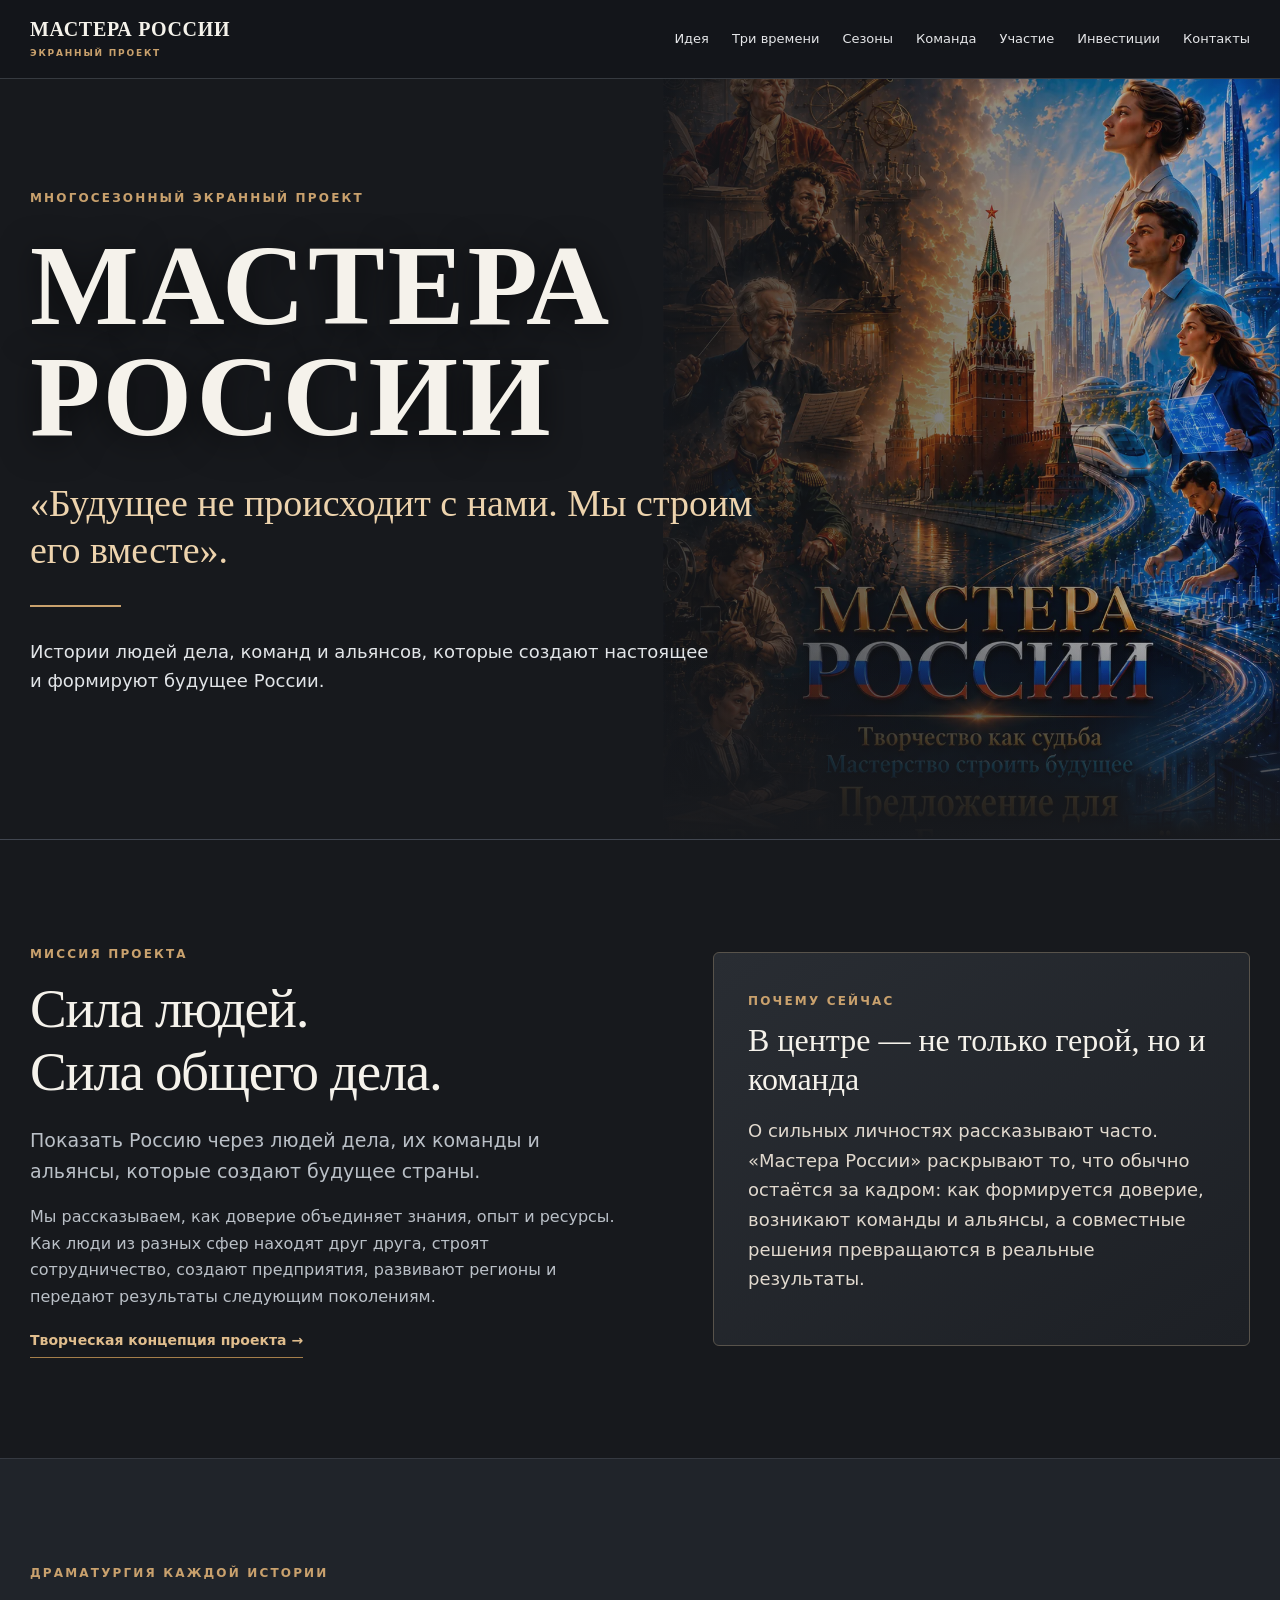
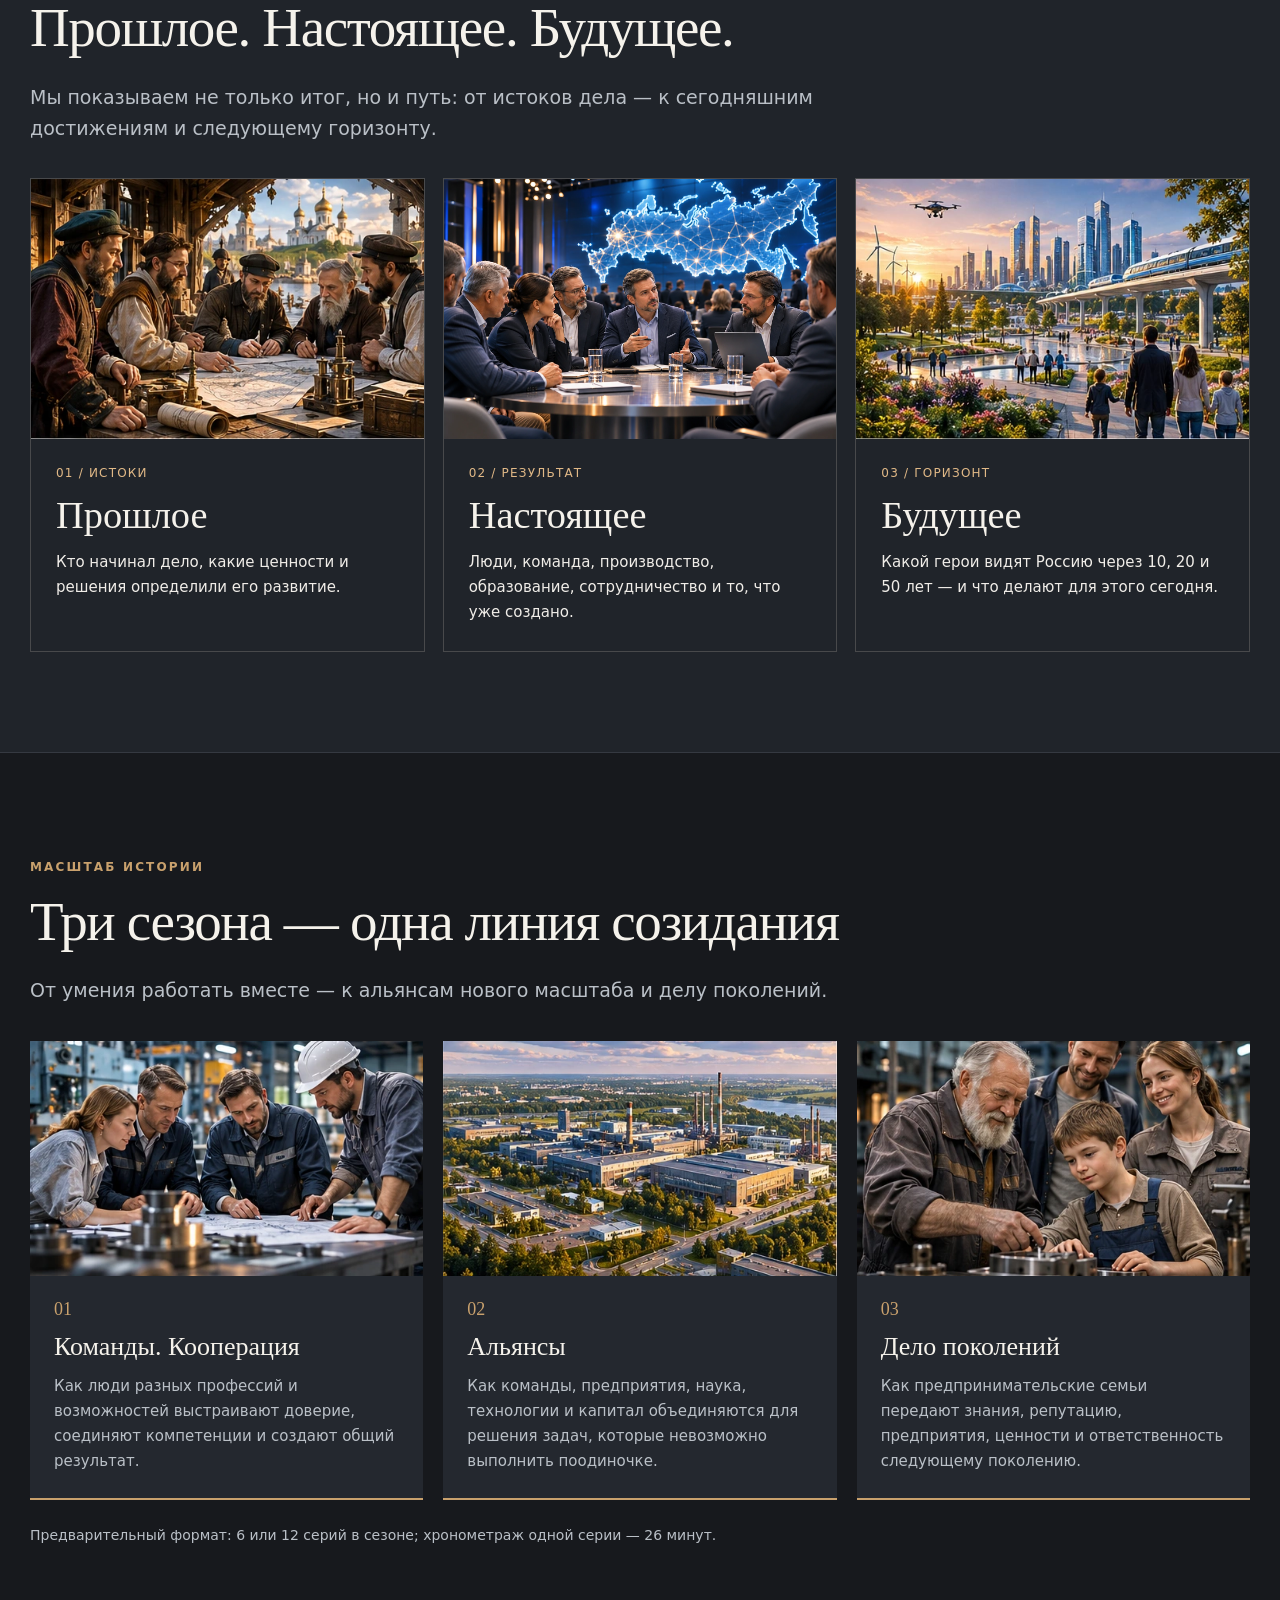
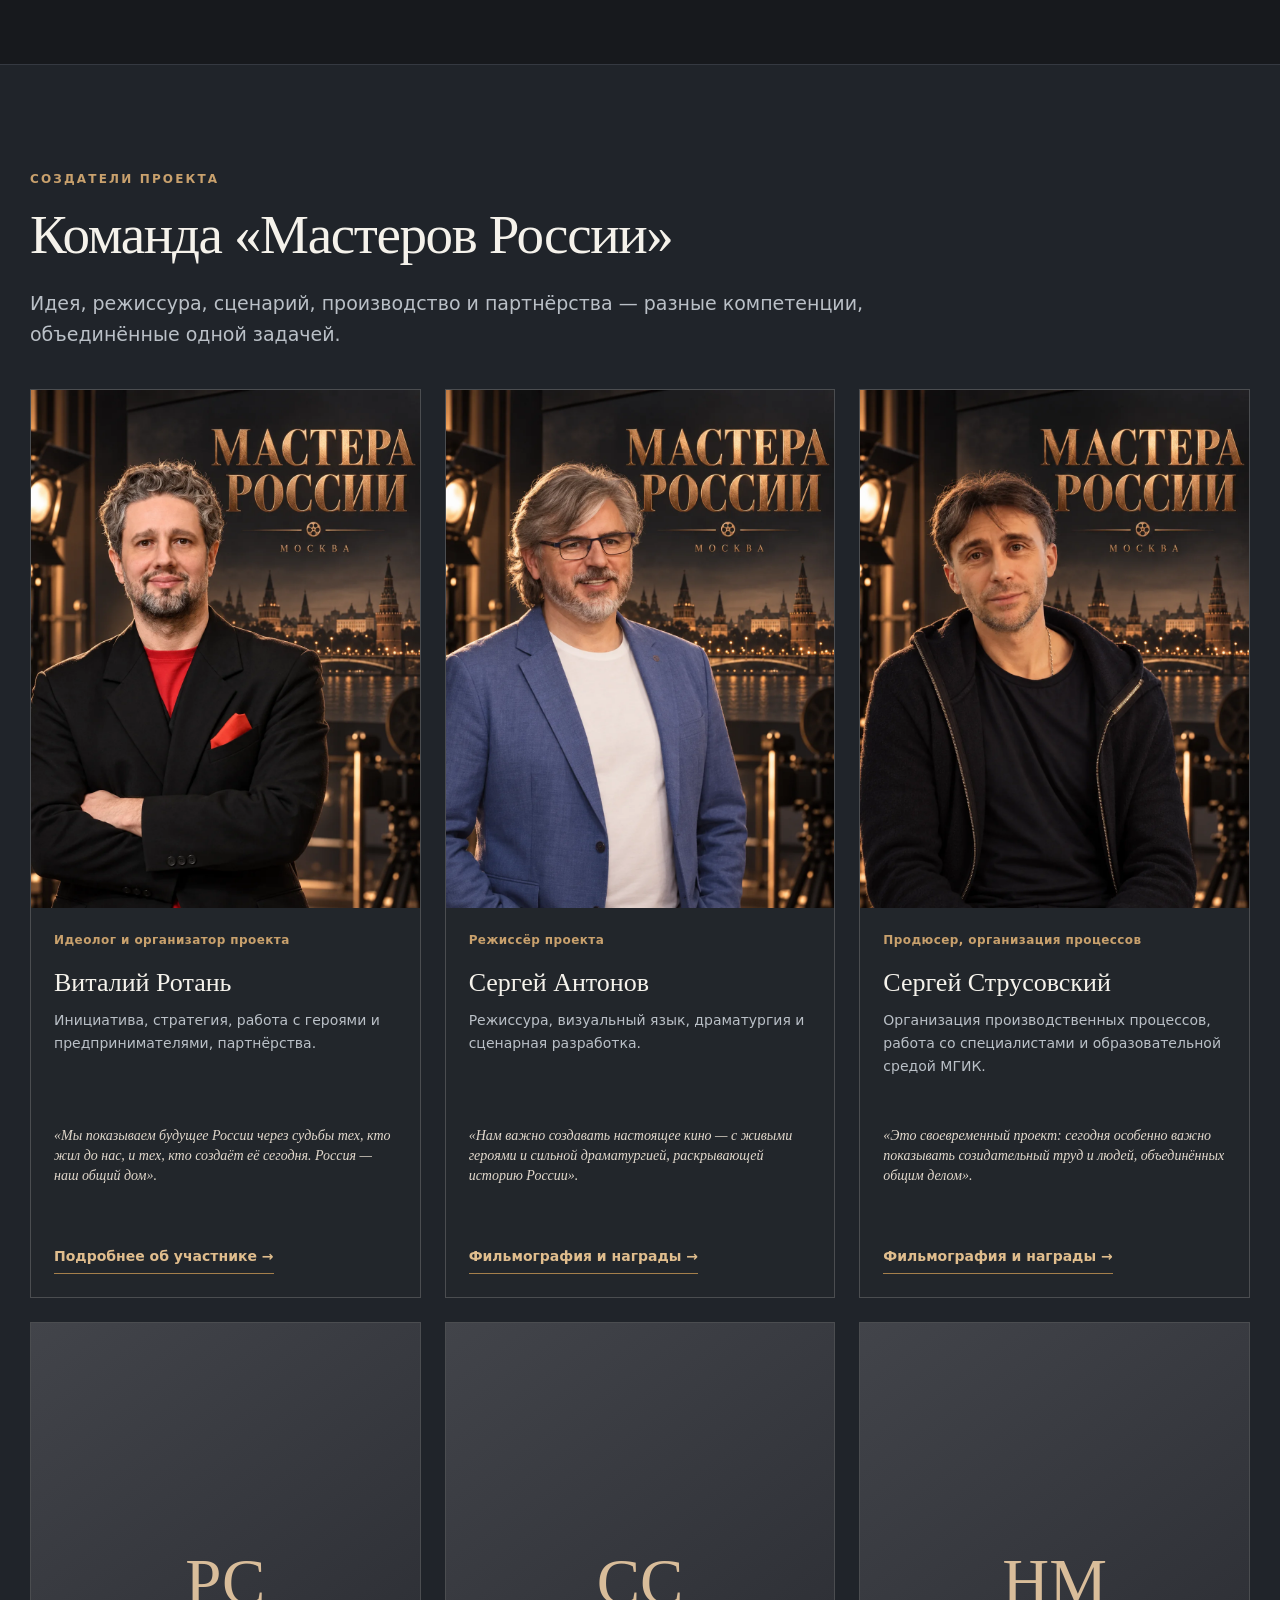
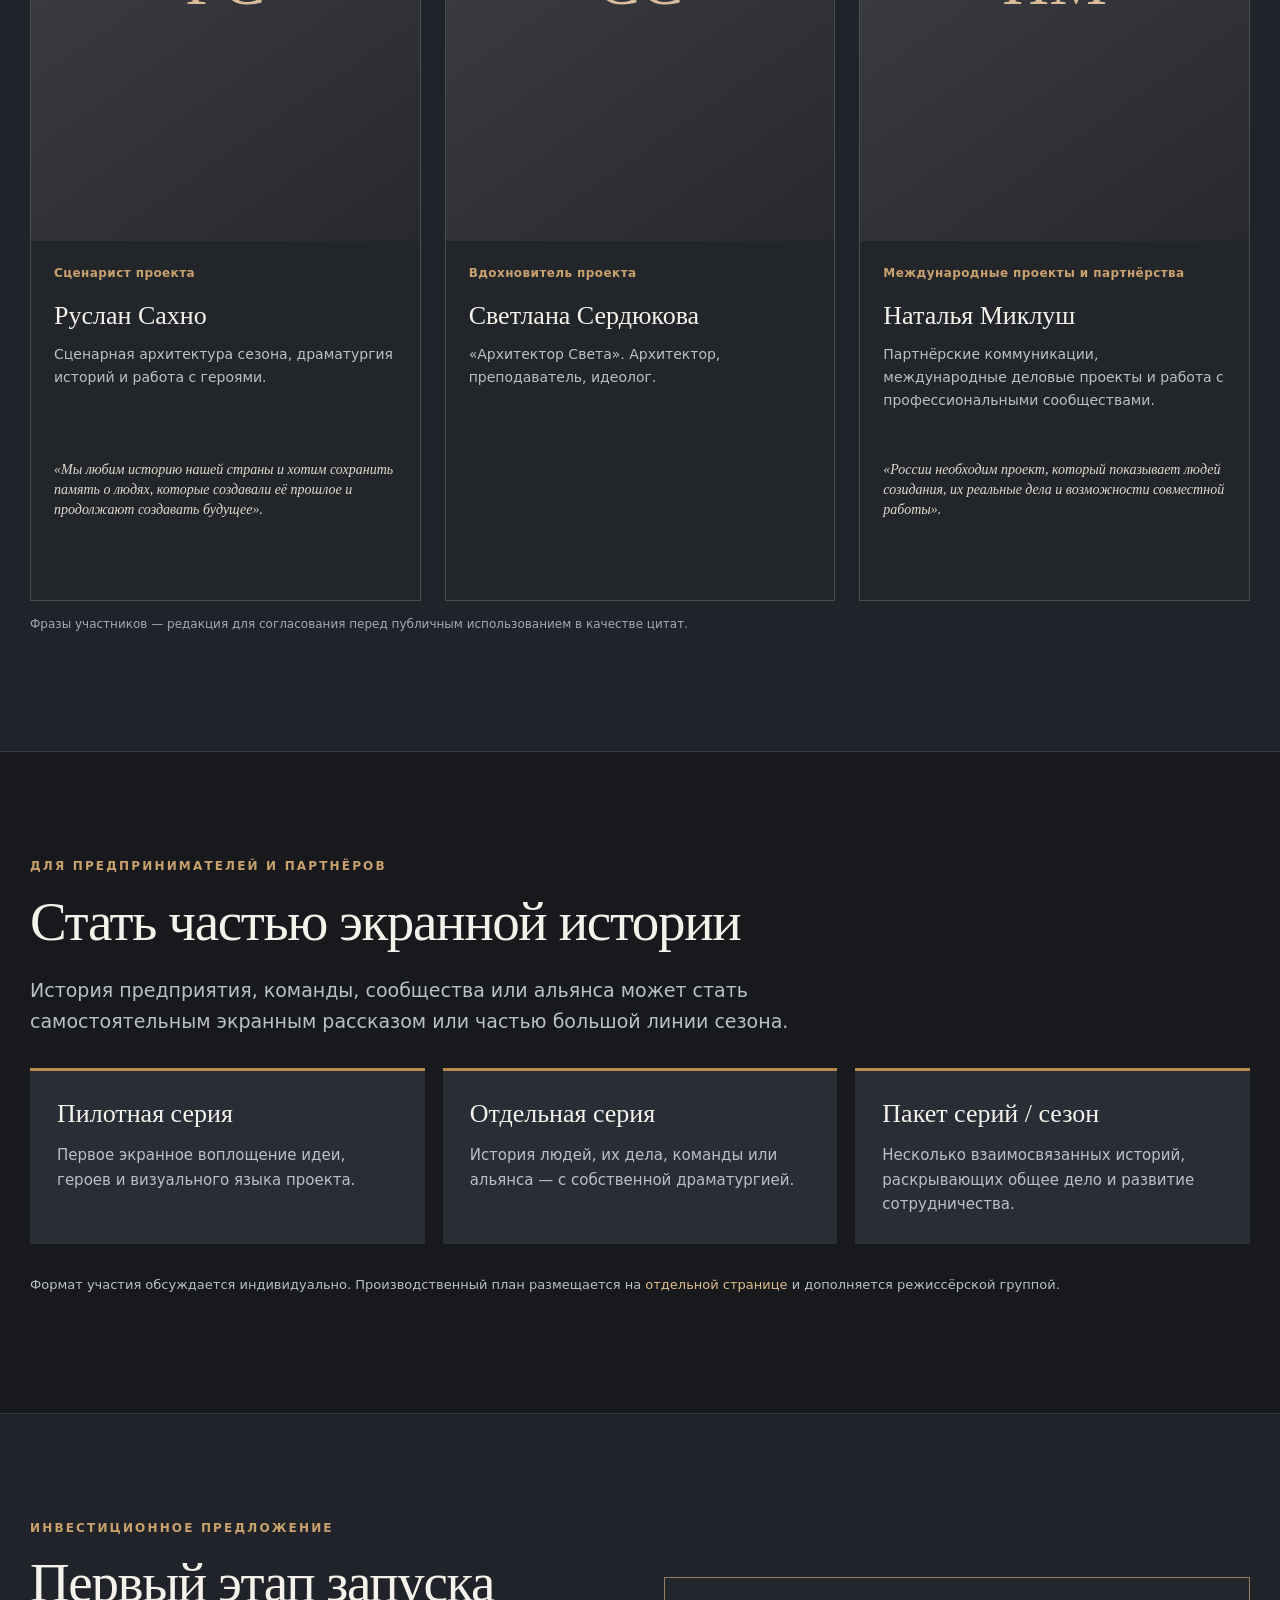
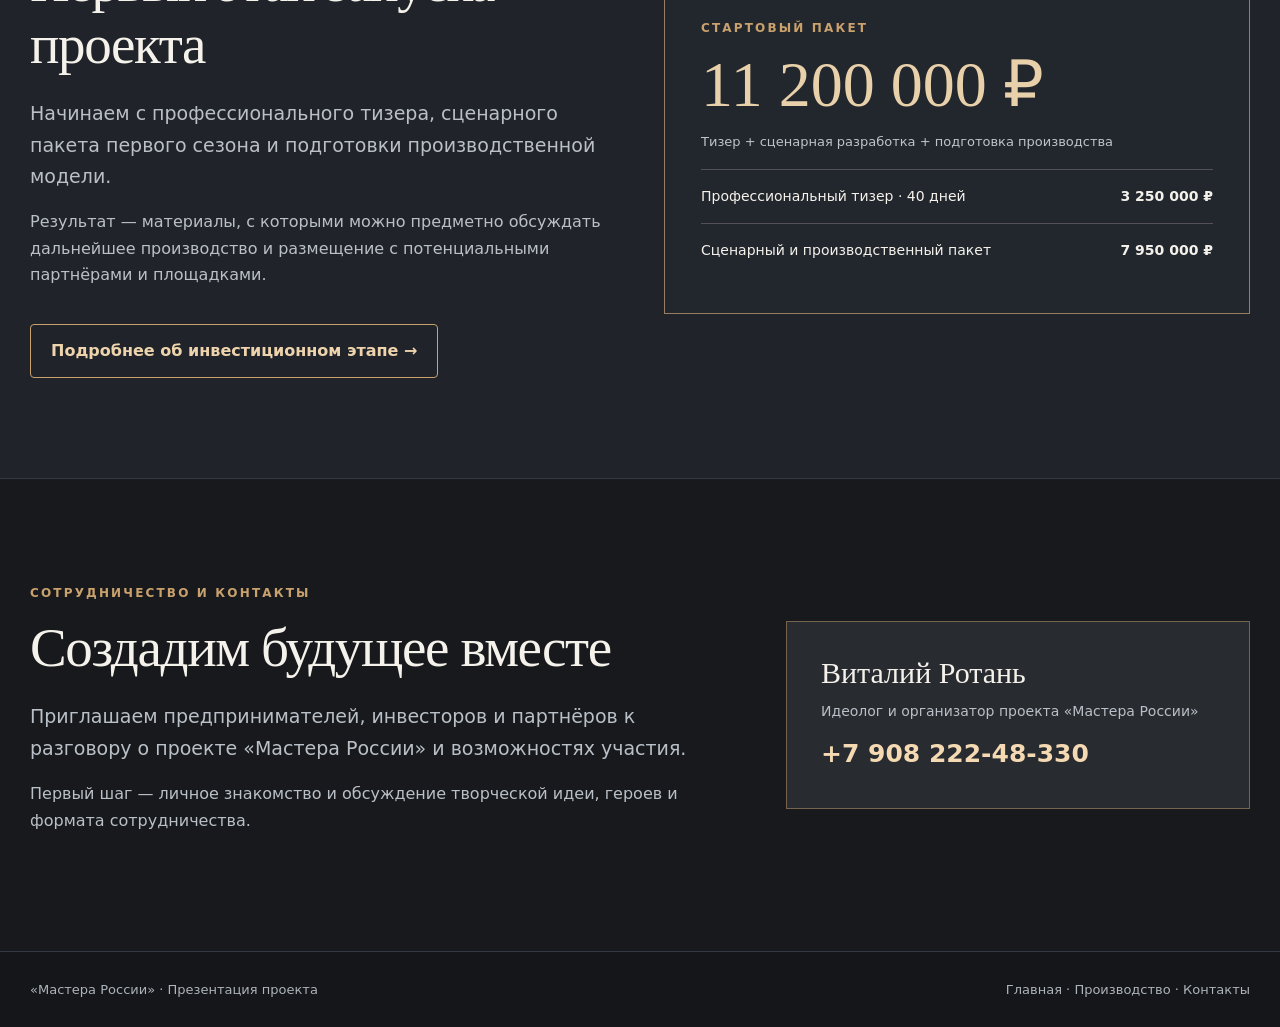
==== commit 59680504: "47" ====
--- a/index.html
+++ b/index.html
@@ -1,10 +1,11 @@
-<!doctype html>
+<!DOCTYPE html>
+
 <html lang="ru">
 <head>
-<meta charset="utf-8">
-<meta name="viewport" content="width=device-width,initial-scale=1">
-<meta name="theme-color" content="#17191d">
-<meta name="description" content="Мастера России — многосезонный экранный проект о командах, альянсах, созидании и будущем России.">
+<meta charset="utf-8"/>
+<meta content="width=device-width,initial-scale=1" name="viewport"/>
+<meta content="#17191d" name="theme-color"/>
+<meta content="Мастера России — многосезонный экранный проект о командах, альянсах, созидании и будущем России." name="description"/>
 <title>Мастера России — Будущее мы строим вместе</title>
 <style>
 :root{--bg:#17191d;--bg2:#20242b;--panel:#262b32;--ink:#f5f2eb;--muted:#bac0c7;--bronze:#c9a16d;--line:#414650;--max:1220px}
@@ -14,41 +15,43 @@
 @media(max-width:510px){.teamgrid{grid-template-columns:1fr}.portrait{max-height:450px}.hero h1{font-size:clamp(52px,13vw,72px)}.motto{font-size:25px}.hero p{font-size:16px}.contact-card{padding:25px}.invest-breakdown{flex-wrap:wrap}}
 @media(prefers-reduced-motion:reduce){html{scroll-behavior:auto}}
 
-/* New presentation material: always display complete artwork. */
-.reference-visual{margin:36px auto 0;max-width:850px}
-.reference-visual a{display:block;cursor:zoom-in;border:1px solid #67543d;border-radius:9px;overflow:hidden;background:#17191d}
-.reference-visual img{display:block;width:100%;height:auto;object-fit:contain}
-.reference-visual figcaption{margin-top:13px;color:#bbc0c8;font-size:14px;line-height:1.55;text-align:center}
-.image-viewer{border:0;padding:20px;background:rgba(5,7,11,.96);color:white;max-width:100vw;max-height:100vh;width:100vw;height:100vh}
-.image-viewer::backdrop{background:rgba(5,7,11,.94)}
-.image-viewer .viewer-inner{height:100%;display:flex;flex-direction:column;align-items:center;gap:8px}
-.image-viewer img{min-height:0;max-height:calc(100vh - 86px);max-width:min(100%,1000px);width:auto;height:auto;object-fit:contain}
-.image-viewer button{align-self:flex-end;border:1px solid #ae8654;background:#292b31;color:white;padding:10px 16px;cursor:pointer;border-radius:5px}
-@media(max-width:760px){.reference-visual{margin-top:24px}.image-viewer{padding:8px}.image-viewer img{max-height:calc(100vh - 60px)}}
+
+/* V7: cinematic visual cards; no pasted presentation sheets */
+.three-times{align-items:stretch}
+.time{padding:0;min-height:0;display:flex;flex-direction:column;justify-content:flex-start;background:#20242a}
+.time:before{display:none!important}
+.time .symbol{display:none}
+.time .time-photo{width:100%;height:260px;object-fit:cover;object-position:center;flex:none}
+.time .time-num{padding:25px 25px 0;display:block}
+.time h3{margin:9px 25px 13px}
+.time p{padding:0 25px 26px;margin:0}
+.season{padding:0 0 25px;border-left:0;border-bottom:2px solid var(--bronze);overflow:hidden;background:#24282f}
+.season-photo{width:100%;height:235px;object-fit:cover;object-position:center}
+.season .number{display:block;font-size:18px;padding:23px 24px 0}
+.season h3{margin:12px 24px}
+.season p{margin:0 24px}
+@media(max-width:760px){.time .time-photo{height:auto;max-height:340px;object-fit:cover}.season-photo{height:auto;max-height:300px;object-fit:cover}}
 </style>
 </head>
 <body>
-<header class="header"><div class="shell bar"><a class="brand" href="index.html">МАСТЕРА РОССИИ<small>ЭКРАННЫЙ ПРОЕКТ</small></a><button class="menu" type="button" aria-expanded="false" aria-controls="main-nav">☰ Меню</button><nav class="nav" id="main-nav" aria-label="Навигация"><a href="#idea">Идея</a><a href="#three-times">Три времени</a><a href="#seasons">Сезоны</a><a href="#team">Команда</a><a href="#participation">Участие</a><a href="#investment">Инвестиции</a><a href="#contacts">Контакты</a></nav></div></header>
+<header class="header"><div class="shell bar"><a class="brand" href="index.html">МАСТЕРА РОССИИ<small>ЭКРАННЫЙ ПРОЕКТ</small></a><button aria-controls="main-nav" aria-expanded="false" class="menu" type="button">☰ Меню</button><nav aria-label="Навигация" class="nav" id="main-nav"><a href="#idea">Идея</a><a href="#three-times">Три времени</a><a href="#seasons">Сезоны</a><a href="#team">Команда</a><a href="#participation">Участие</a><a href="#investment">Инвестиции</a><a href="#contacts">Контакты</a></nav></div></header>
 <main>
-<section class="hero"><div class="shell hero-inner"><span class="eyebrow">Многосезонный экранный проект</span><h1>МАСТЕРА<br>РОССИИ</h1><div class="motto">«Будущее не происходит с нами. Мы строим его вместе».</div><span class="hero-mark" aria-hidden="true"></span><p>Истории людей дела, команд и альянсов, которые создают настоящее и формируют будущее России.</p></div></section>
-<section class="section" id="idea"><div class="shell mission"><div><span class="eyebrow">Миссия проекта</span><h2>Сила людей.<br>Сила общего дела.</h2><p class="lead">Показать Россию через людей дела, их команды и альянсы, которые создают будущее страны.</p><p>Мы рассказываем, как доверие объединяет знания, опыт и ресурсы. Как люди из разных сфер находят друг друга, строят сотрудничество, создают предприятия, развивают регионы и передают результаты следующим поколениям.</p><a class="inline-link" href="concept.html">Творческая концепция проекта →</a></div><div class="mission-card"><span class="eyebrow">Почему сейчас</span><h3>В центре — не только герой, но и команда</h3><p>О сильных личностях рассказывают часто. «Мастера России» раскрывают то, что обычно остаётся за кадром: как формируется доверие, возникают команды и альянсы, а совместные решения превращаются в реальные результаты.</p></div></div></section>
-<section class="section mist" id="three-times"><div class="shell"><span class="eyebrow">Драматургия каждой истории</span><h2>Прошлое. Настоящее. Будущее.</h2><p class="lead">Мы показываем не только итог, но и путь: от истоков дела — к сегодняшним достижениям и следующему горизонту.</p><div class="three-times"><article class="time past"><span class="symbol">I</span><span class="time-num">01 / ИСТОКИ</span><h3>Прошлое</h3><p>Кто начинал дело, какие ценности и решения определили его развитие.</p></article><article class="time now"><span class="symbol">II</span><span class="time-num">02 / РЕЗУЛЬТАТ</span><h3>Настоящее</h3><p>Люди, команда, производство, образование, сотрудничество и то, что уже создано.</p></article><article class="time next"><span class="symbol">III</span><span class="time-num">03 / ГОРИЗОНТ</span><h3>Будущее</h3><p>Какой герои видят Россию через 10, 20 и 50 лет — и что делают для этого сегодня.</p></article></div><figure class="reference-visual"><a href="assets/past-present-future.webp" data-viewer="past-present-future" aria-label="Увеличить изображение «Прошлое, настоящее, будущее»"><img src="assets/past-present-future.webp" alt="Визуальная концепция: прошлое, настоящее и будущее — история сотрудничества предпринимателей и альянсов" loading="lazy"></a><figcaption>Визуальный образ первого сезона. Нажмите на изображение, чтобы рассмотреть детали.</figcaption></figure></div></section>
-<section class="section" id="seasons"><div class="shell"><span class="eyebrow">Масштаб истории</span><h2>Три сезона — одна линия созидания</h2><p class="lead">От умения работать вместе — к альянсам нового масштаба и делу поколений.</p><div class="seasons"><article class="season"><span class="number">01</span><h3>Команды. Кооперация</h3><p>Как люди разных профессий и возможностей выстраивают доверие, соединяют компетенции и создают общий результат.</p></article><article class="season"><span class="number">02</span><h3>Альянсы</h3><p>Как команды, предприятия, наука, технологии и капитал объединяются для решения задач, которые невозможно выполнить поодиночке.</p></article><article class="season"><span class="number">03</span><h3>Дело поколений</h3><p>Как предпринимательские семьи передают знания, репутацию, предприятия, ценности и ответственность следующему поколению.</p></article></div><p class="format">Предварительный формат: 6 или 12 серий в сезоне; хронометраж одной серии — 26 минут.</p></div></section>
+<section class="hero"><div class="shell hero-inner"><span class="eyebrow">Многосезонный экранный проект</span><h1>МАСТЕРА<br/>РОССИИ</h1><div class="motto">«Будущее не происходит с нами. Мы строим его вместе».</div><span aria-hidden="true" class="hero-mark"></span><p>Истории людей дела, команд и альянсов, которые создают настоящее и формируют будущее России.</p></div></section>
+<section class="section" id="idea"><div class="shell mission"><div><span class="eyebrow">Миссия проекта</span><h2>Сила людей.<br/>Сила общего дела.</h2><p class="lead">Показать Россию через людей дела, их команды и альянсы, которые создают будущее страны.</p><p>Мы рассказываем, как доверие объединяет знания, опыт и ресурсы. Как люди из разных сфер находят друг друга, строят сотрудничество, создают предприятия, развивают регионы и передают результаты следующим поколениям.</p><a class="inline-link" href="concept.html">Творческая концепция проекта →</a></div><div class="mission-card"><span class="eyebrow">Почему сейчас</span><h3>В центре — не только герой, но и команда</h3><p>О сильных личностях рассказывают часто. «Мастера России» раскрывают то, что обычно остаётся за кадром: как формируется доверие, возникают команды и альянсы, а совместные решения превращаются в реальные результаты.</p></div></div></section>
+<section class="section mist" id="three-times"><div class="shell"><span class="eyebrow">Драматургия каждой истории</span><h2>Прошлое. Настоящее. Будущее.</h2><p class="lead">Мы показываем не только итог, но и путь: от истоков дела — к сегодняшним достижениям и следующему горизонту.</p><div class="three-times"><article class="time past"><img alt="Исторические купеческие объединения и ремесленники" class="time-photo" loading="lazy" src="assets/02-past.webp"/><span class="symbol">I</span><span class="time-num">01 / ИСТОКИ</span><h3>Прошлое</h3><p>Кто начинал дело, какие ценности и решения определили его развитие.</p></article><article class="time now"><img alt="Предприниматели обсуждают сотрудничество за круглым столом на фоне карты России" class="time-photo" loading="lazy" src="assets/07-present.webp"/><span class="symbol">II</span><span class="time-num">02 / РЕЗУЛЬТАТ</span><h3>Настоящее</h3><p>Люди, команда, производство, образование, сотрудничество и то, что уже создано.</p></article><article class="time next"><img alt="Современный город и инфраструктура будущего" class="time-photo" loading="lazy" src="assets/03-future.webp"/><span class="symbol">III</span><span class="time-num">03 / ГОРИЗОНТ</span><h3>Будущее</h3><p>Какой герои видят Россию через 10, 20 и 50 лет — и что делают для этого сегодня.</p></article></div></div></section>
+<section class="section" id="seasons"><div class="shell"><span class="eyebrow">Масштаб истории</span><h2>Три сезона — одна линия созидания</h2><p class="lead">От умения работать вместе — к альянсам нового масштаба и делу поколений.</p><div class="seasons"><article class="season"><img alt="Команда специалистов разрабатывает совместное техническое решение" class="season-photo" loading="lazy" src="assets/04-season-one.webp"/><span class="number">01</span><h3>Команды. Кооперация</h3><p>Как люди разных профессий и возможностей выстраивают доверие, соединяют компетенции и создают общий результат.</p></article><article class="season"><img alt="Производственные предприятия и инфраструктура региона" class="season-photo" loading="lazy" src="assets/05-season-two.webp"/><span class="number">02</span><h3>Альянсы</h3><p>Как команды, предприятия, наука, технологии и капитал объединяются для решения задач, которые невозможно выполнить поодиночке.</p></article><article class="season"><img alt="Преемственность поколений на производстве" class="season-photo" loading="lazy" src="assets/06-season-three.webp"/><span class="number">03</span><h3>Дело поколений</h3><p>Как предпринимательские семьи передают знания, репутацию, предприятия, ценности и ответственность следующему поколению.</p></article></div><p class="format">Предварительный формат: 6 или 12 серий в сезоне; хронометраж одной серии — 26 минут.</p></div></section>
 <section class="section mist" id="team"><div class="shell"><span class="eyebrow">Создатели проекта</span><h2>Команда «Мастеров России»</h2><p class="lead">Идея, режиссура, сценарий, производство и партнёрства — разные компетенции, объединённые одной задачей.</p><div class="teamgrid">
-<article class="member"><div class="portrait"><img src="assets/rotan.webp" alt="Виталий Ротань" loading="lazy"></div><div class="member-info"><span class="role">Идеолог и организатор проекта</span><h3>Виталий Ротань</h3><p>Инициатива, стратегия, работа с героями и предпринимателями, партнёрства.</p><p class="quote">«Мы показываем будущее России через судьбы тех, кто жил до нас, и тех, кто создаёт её сегодня. Россия — наш общий дом».</p><a class="inline-link" href="rotan.html">Подробнее об участнике →</a></div></article>
-<article class="member"><div class="portrait"><img src="assets/antonov.webp" alt="Сергей Антонов" loading="lazy"></div><div class="member-info"><span class="role">Режиссёр проекта</span><h3>Сергей Антонов</h3><p>Режиссура, визуальный язык, драматургия и сценарная разработка.</p><p class="quote">«Нам важно создавать настоящее кино — с живыми героями и сильной драматургией, раскрывающей историю России».</p><a class="inline-link" href="antonov.html">Фильмография и награды →</a></div></article>
-<article class="member"><div class="portrait"><img src="assets/strusovsky.webp" alt="Сергей Струсовский" loading="lazy"></div><div class="member-info"><span class="role">Продюсер, организация процессов</span><h3>Сергей Струсовский</h3><p>Организация производственных процессов, работа со специалистами и образовательной средой МГИК.</p><p class="quote">«Это своевременный проект: сегодня особенно важно показывать созидательный труд и людей, объединённых общим делом».</p><a class="inline-link" href="strusovsky.html">Фильмография и награды →</a></div></article>
-<article class="member"><div class="portrait placeholder" aria-label="Портрет будет добавлен">РС</div><div class="member-info"><span class="role">Сценарист проекта</span><h3>Руслан Сахно</h3><p>Сценарная архитектура сезона, драматургия историй и работа с героями.</p><p class="quote">«Мы любим историю нашей страны и хотим сохранить память о людях, которые создавали её прошлое и продолжают создавать будущее».</p></div></article>
-<article class="member"><div class="portrait placeholder" aria-label="Портрет будет добавлен">СС</div><div class="member-info"><span class="role">Вдохновитель проекта</span><h3>Светлана Сердюкова</h3><p>«Архитектор Света». Архитектор, преподаватель, идеолог.</p></div></article>
-<article class="member"><div class="portrait placeholder" aria-label="Портрет будет добавлен">НМ</div><div class="member-info"><span class="role">Международные проекты и партнёрства</span><h3>Наталья Миклуш</h3><p>Партнёрские коммуникации, международные деловые проекты и работа с профессиональными сообществами.</p><p class="quote">«России необходим проект, который показывает людей созидания, их реальные дела и возможности совместной работы».</p></div></article>
+<article class="member"><div class="portrait"><img alt="Виталий Ротань" loading="lazy" src="assets/rotan.webp"/></div><div class="member-info"><span class="role">Идеолог и организатор проекта</span><h3>Виталий Ротань</h3><p>Инициатива, стратегия, работа с героями и предпринимателями, партнёрства.</p><p class="quote">«Мы показываем будущее России через судьбы тех, кто жил до нас, и тех, кто создаёт её сегодня. Россия — наш общий дом».</p><a class="inline-link" href="rotan.html">Подробнее об участнике →</a></div></article>
+<article class="member"><div class="portrait"><img alt="Сергей Антонов" loading="lazy" src="assets/antonov.webp"/></div><div class="member-info"><span class="role">Режиссёр проекта</span><h3>Сергей Антонов</h3><p>Режиссура, визуальный язык, драматургия и сценарная разработка.</p><p class="quote">«Нам важно создавать настоящее кино — с живыми героями и сильной драматургией, раскрывающей историю России».</p><a class="inline-link" href="antonov.html">Фильмография и награды →</a></div></article>
+<article class="member"><div class="portrait"><img alt="Сергей Струсовский" loading="lazy" src="assets/strusovsky.webp"/></div><div class="member-info"><span class="role">Продюсер, организация процессов</span><h3>Сергей Струсовский</h3><p>Организация производственных процессов, работа со специалистами и образовательной средой МГИК.</p><p class="quote">«Это своевременный проект: сегодня особенно важно показывать созидательный труд и людей, объединённых общим делом».</p><a class="inline-link" href="strusovsky.html">Фильмография и награды →</a></div></article>
+<article class="member"><div aria-label="Портрет будет добавлен" class="portrait placeholder">РС</div><div class="member-info"><span class="role">Сценарист проекта</span><h3>Руслан Сахно</h3><p>Сценарная архитектура сезона, драматургия историй и работа с героями.</p><p class="quote">«Мы любим историю нашей страны и хотим сохранить память о людях, которые создавали её прошлое и продолжают создавать будущее».</p></div></article>
+<article class="member"><div aria-label="Портрет будет добавлен" class="portrait placeholder">СС</div><div class="member-info"><span class="role">Вдохновитель проекта</span><h3>Светлана Сердюкова</h3><p>«Архитектор Света». Архитектор, преподаватель, идеолог.</p></div></article>
+<article class="member"><div aria-label="Портрет будет добавлен" class="portrait placeholder">НМ</div><div class="member-info"><span class="role">Международные проекты и партнёрства</span><h3>Наталья Миклуш</h3><p>Партнёрские коммуникации, международные деловые проекты и работа с профессиональными сообществами.</p><p class="quote">«России необходим проект, который показывает людей созидания, их реальные дела и возможности совместной работы».</p></div></article>
 </div><p class="quote-note">Фразы участников — редакция для согласования перед публичным использованием в качестве цитат.</p></div></section>
-<section class="section" id="participation"><div class="shell"><span class="eyebrow">Для предпринимателей и партнёров</span><h2>Стать частью экранной истории</h2><p class="lead">История предприятия, команды, сообщества или альянса может стать самостоятельным экранным рассказом или частью большой линии сезона.</p><div class="participation"><article class="option"><h3>Пилотная серия</h3><p>Первое экранное воплощение идеи, героев и визуального языка проекта.</p></article><article class="option"><h3>Отдельная серия</h3><p>История людей, их дела, команды или альянса — с собственной драматургией.</p></article><article class="option"><h3>Пакет серий / сезон</h3><p>Несколько взаимосвязанных историй, раскрывающих общее дело и развитие сотрудничества.</p></article></div><p class="minor">Формат участия обсуждается индивидуально. Производственный план размещается на <a class="inline-accent" href="production.html">отдельной странице</a> и дополняется режиссёрской группой.</p><figure class="reference-visual"><a href="assets/participation-formats.webp" data-viewer="participation-formats" aria-label="Увеличить изображение «Пилот, серия, пакет, сезон»"><img src="assets/participation-formats.webp" alt="Иллюстрация форматов участия: пилотная серия, отдельная серия и пакет серий или сезон" loading="lazy"></a><figcaption>Пример разработки форматов участия на материале истории Владимира Бохана. Нажмите на изображение, чтобы увеличить.</figcaption></figure></div></section>
+<section class="section" id="participation"><div class="shell"><span class="eyebrow">Для предпринимателей и партнёров</span><h2>Стать частью экранной истории</h2><p class="lead">История предприятия, команды, сообщества или альянса может стать самостоятельным экранным рассказом или частью большой линии сезона.</p><div class="participation"><article class="option"><h3>Пилотная серия</h3><p>Первое экранное воплощение идеи, героев и визуального языка проекта.</p></article><article class="option"><h3>Отдельная серия</h3><p>История людей, их дела, команды или альянса — с собственной драматургией.</p></article><article class="option"><h3>Пакет серий / сезон</h3><p>Несколько взаимосвязанных историй, раскрывающих общее дело и развитие сотрудничества.</p></article></div><p class="minor">Формат участия обсуждается индивидуально. Производственный план размещается на <a class="inline-accent" href="production.html">отдельной странице</a> и дополняется режиссёрской группой.</p></div></section>
 <section class="section mist" id="investment"><div class="shell invest"><div><span class="eyebrow">Инвестиционное предложение</span><h2>Первый этап запуска проекта</h2><p class="lead">Начинаем с профессионального тизера, сценарного пакета первого сезона и подготовки производственной модели.</p><p>Результат — материалы, с которыми можно предметно обсуждать дальнейшее производство и размещение с потенциальными партнёрами и площадками.</p><a class="btn" href="investment.html">Подробнее об инвестиционном этапе →</a></div><div class="invest-number"><span class="eyebrow">Стартовый пакет</span><strong>11 200 000 ₽</strong><p class="small">Тизер + сценарная разработка + подготовка производства</p><div class="invest-breakdown"><span>Профессиональный тизер · 40 дней</span><b>3 250 000 ₽</b></div><div class="invest-breakdown"><span>Сценарный и производственный пакет</span><b>7 950 000 ₽</b></div></div></div></section>
 <section class="section" id="contacts"><div class="shell contact"><div><span class="eyebrow">Сотрудничество и контакты</span><h2>Создадим будущее вместе</h2><p class="lead">Приглашаем предпринимателей, инвесторов и партнёров к разговору о проекте «Мастера России» и возможностях участия.</p><p>Первый шаг — личное знакомство и обсуждение творческой идеи, героев и формата сотрудничества.</p></div><div class="contact-card"><h3>Виталий Ротань</h3><p>Идеолог и организатор проекта «Мастера России»</p><a class="phone" href="tel:+790822248330">+7 908 222-48-330</a></div></div></section>
 </main>
 <footer class="footer"><div class="shell"><span>«Мастера России» · Презентация проекта</span><span><a href="index.html">Главная</a> · <a href="production.html">Производство</a> · <a href="#contacts">Контакты</a></span></div></footer>
 <script>const menu=document.querySelector('.menu'),nav=document.querySelector('.nav');menu.addEventListener('click',()=>{const open=nav.classList.toggle('open');menu.setAttribute('aria-expanded',String(open))});nav.querySelectorAll('a').forEach(a=>a.addEventListener('click',()=>{nav.classList.remove('open');menu.setAttribute('aria-expanded','false')}));</script>
-<dialog class="image-viewer" id="presentation-image-viewer" aria-label="Просмотр изображения крупно"><div class="viewer-inner"><button type="button" id="viewer-close" aria-label="Закрыть изображение">Закрыть ×</button><img id="viewer-image" alt="Изображение в полном размере"></div></dialog>
-<script>
-(function(){const d=document.getElementById('presentation-image-viewer');const img=document.getElementById('viewer-image');document.querySelectorAll('[data-viewer]').forEach(a=>a.addEventListener('click',e=>{e.preventDefault();img.src=a.getAttribute('href');img.alt=a.querySelector('img')?.alt||'Изображение';d.showModal()}));document.getElementById('viewer-close').addEventListener('click',()=>d.close());d.addEventListener('click',e=>{if(e.target===d)d.close()});d.addEventListener('close',()=>img.removeAttribute('src'))})();
-</script></body></html>
+</body></html>
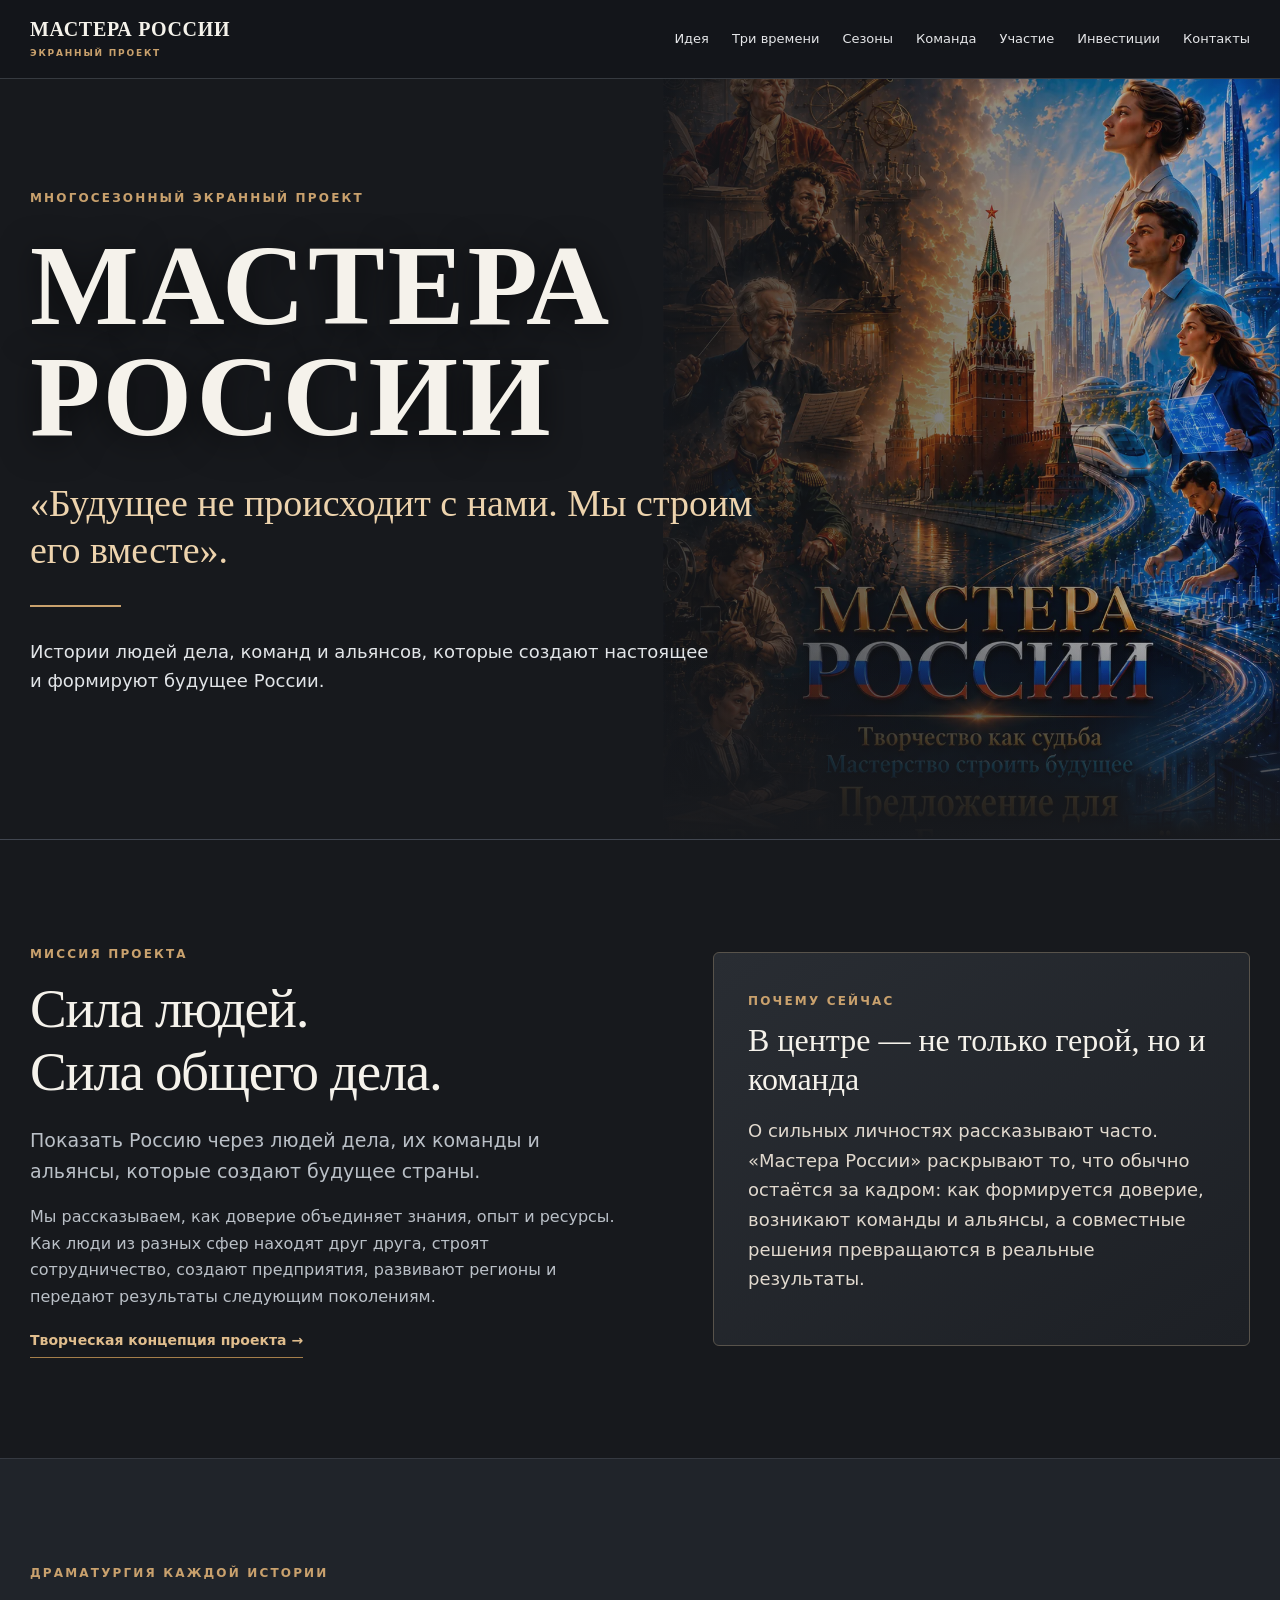
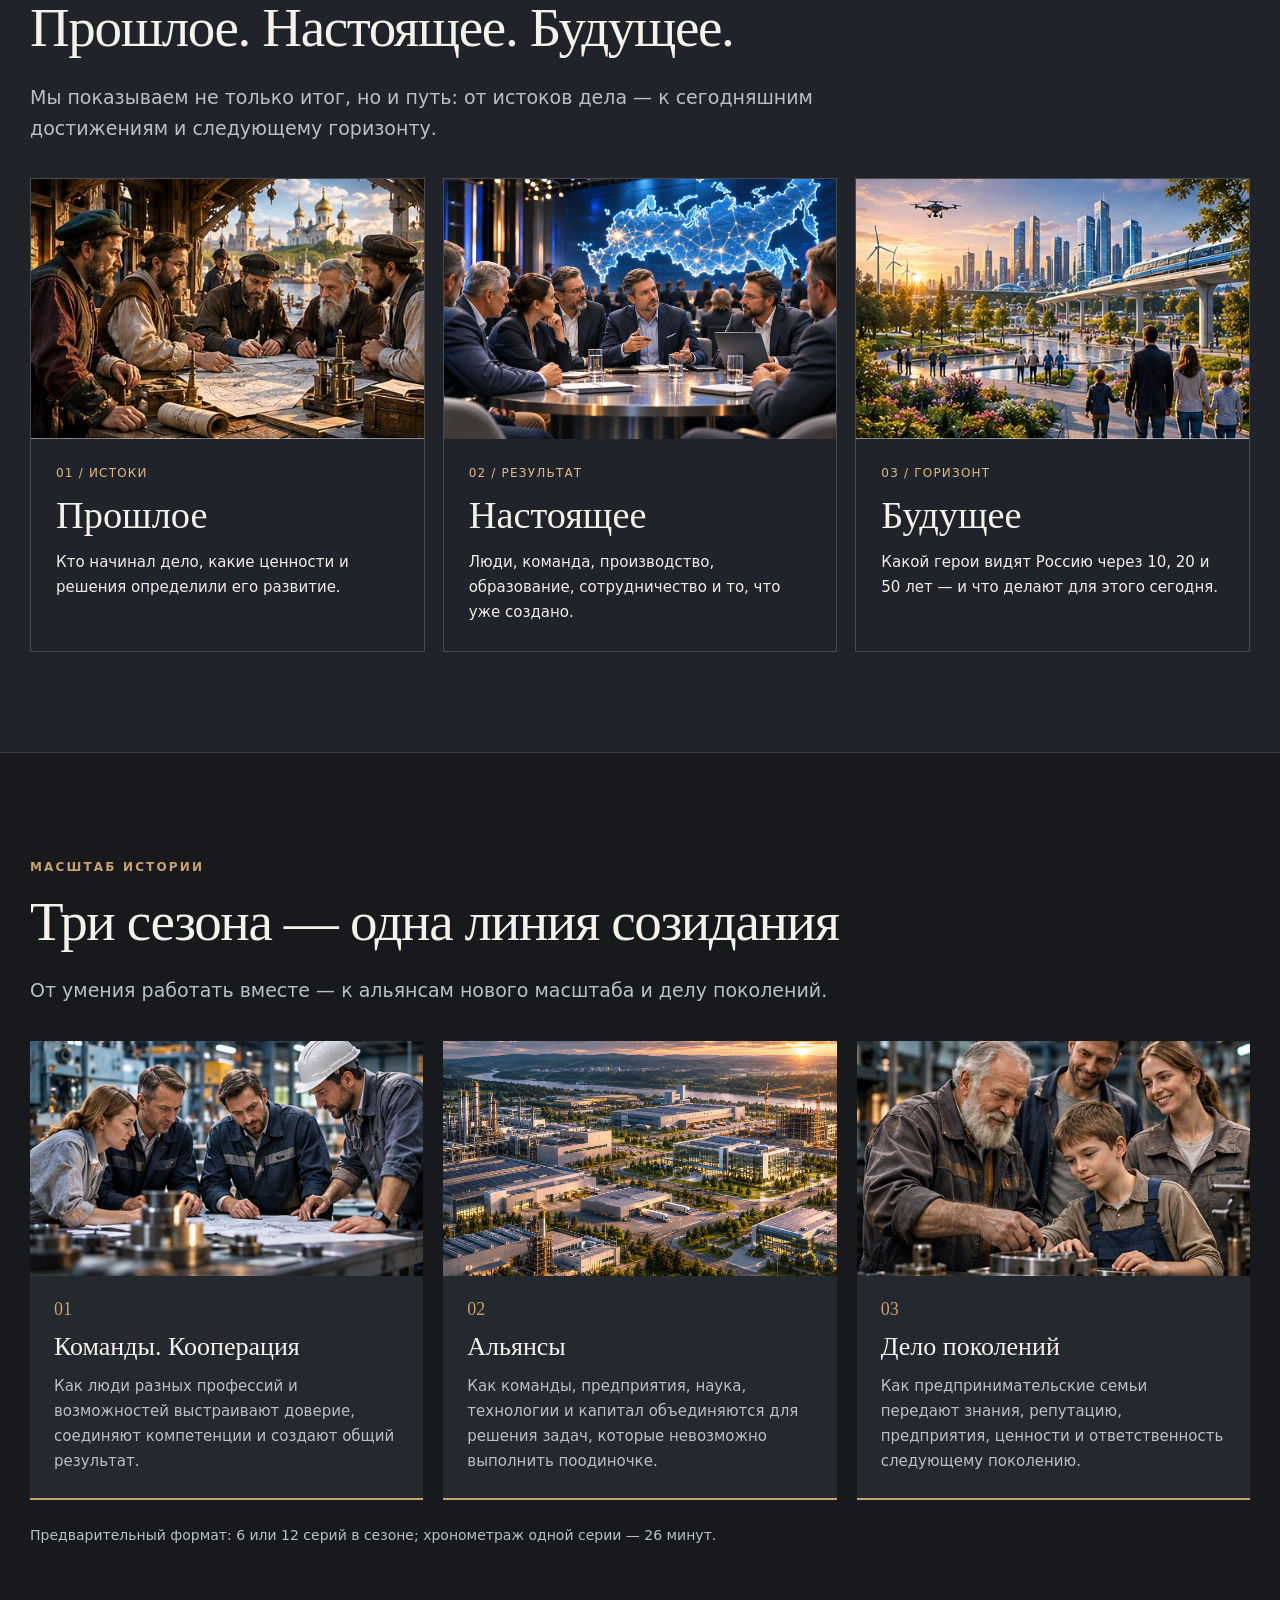
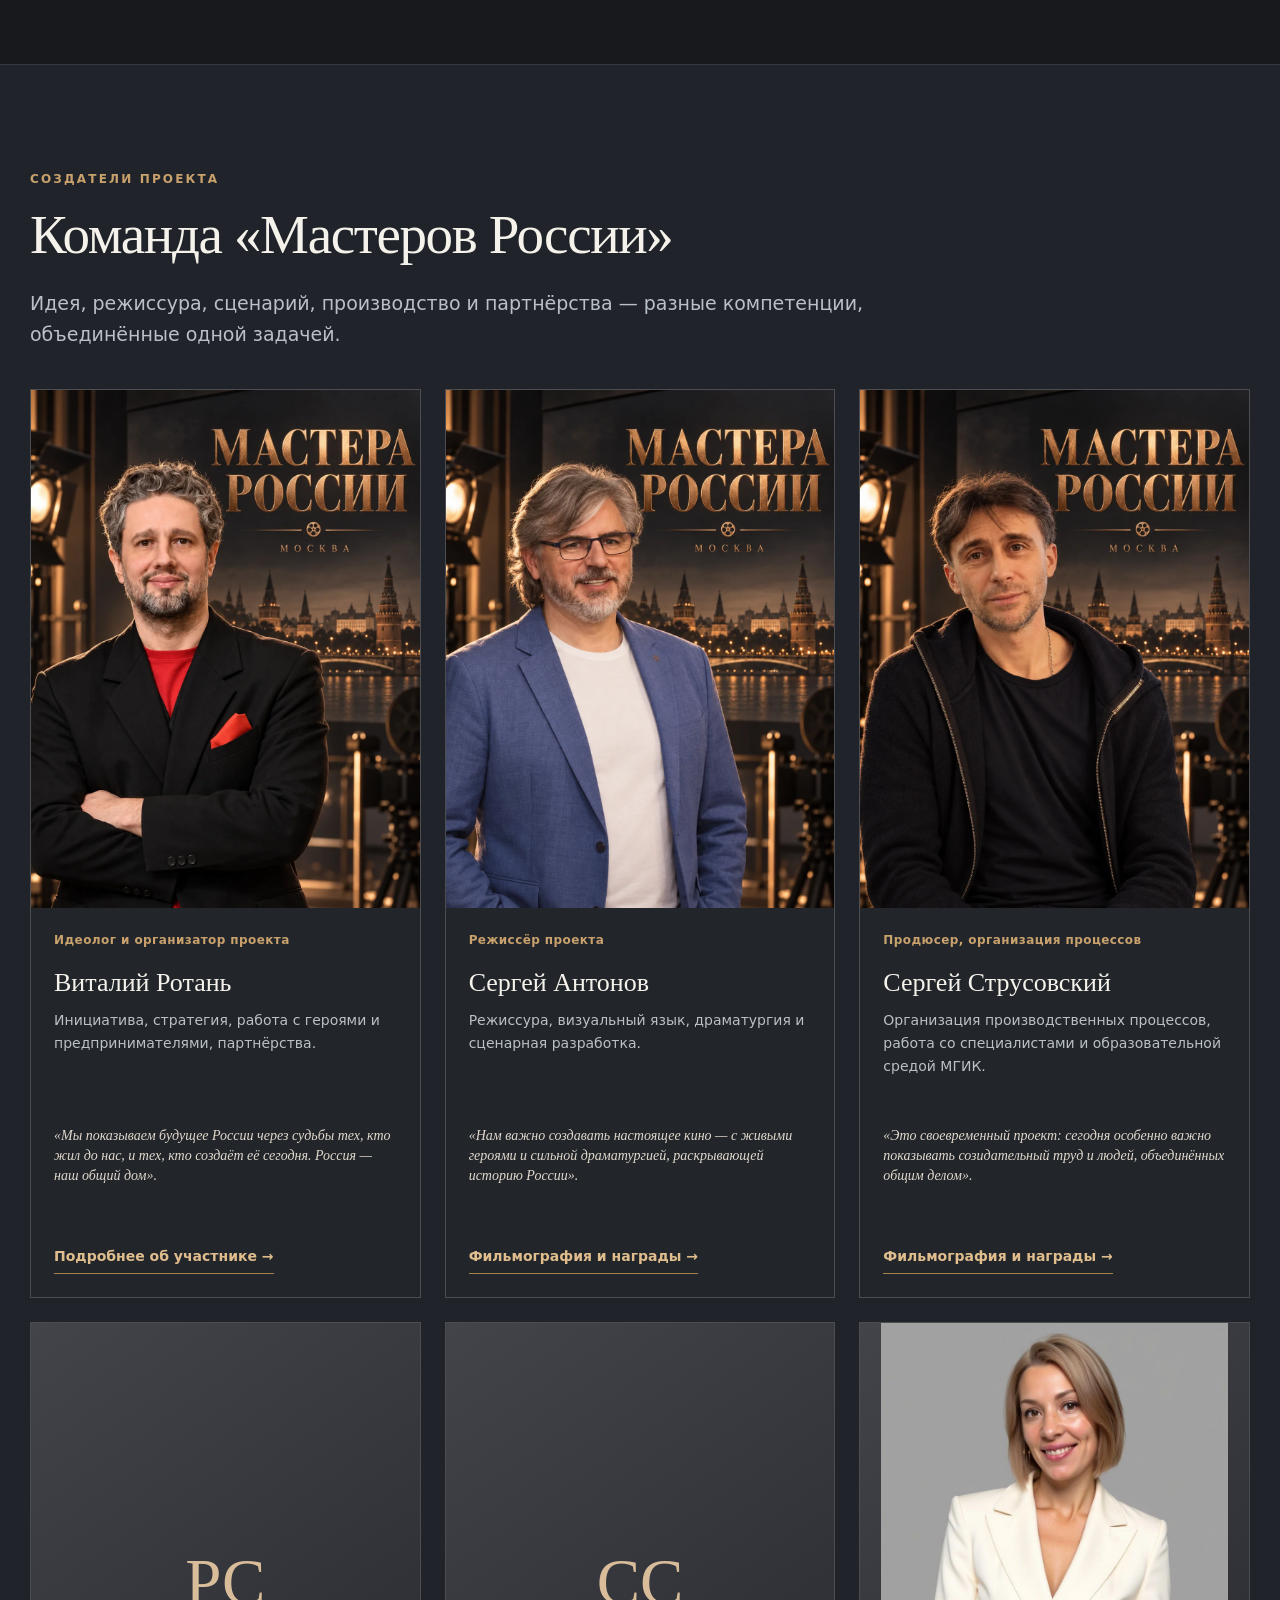
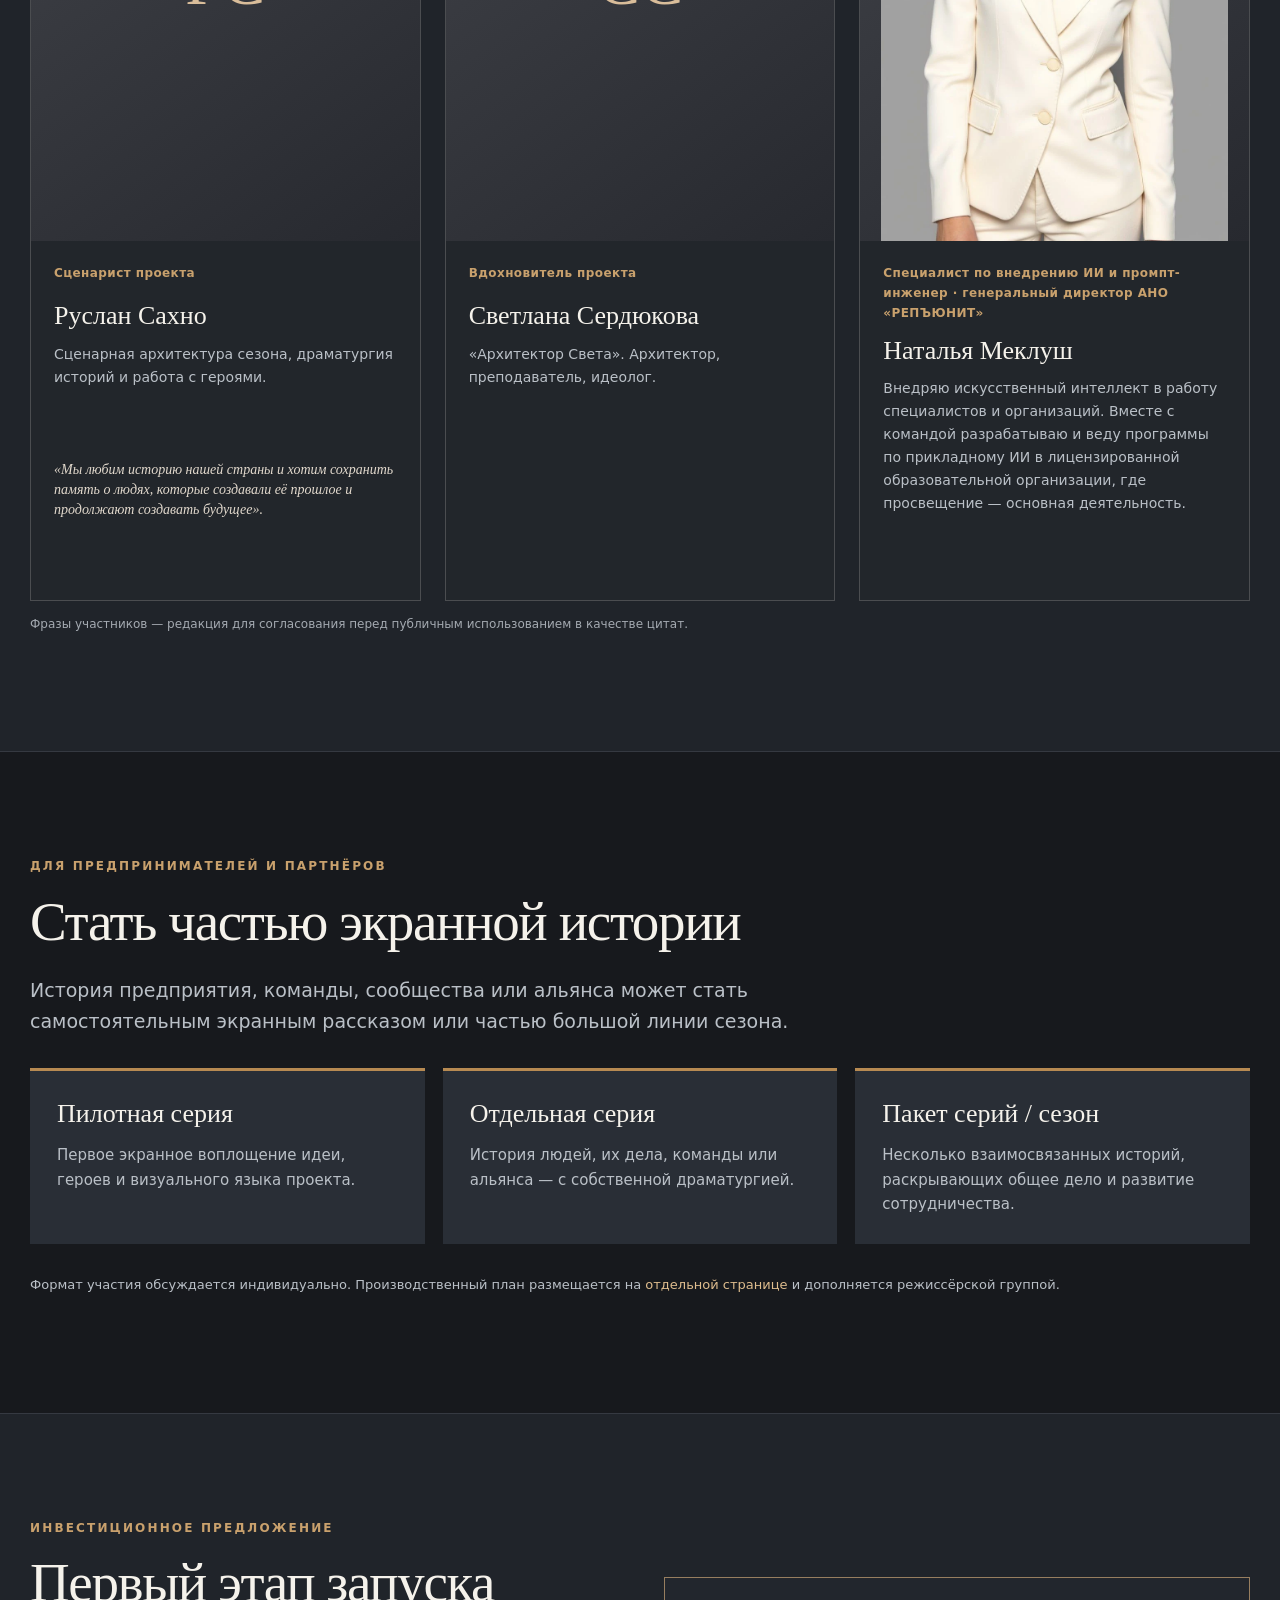
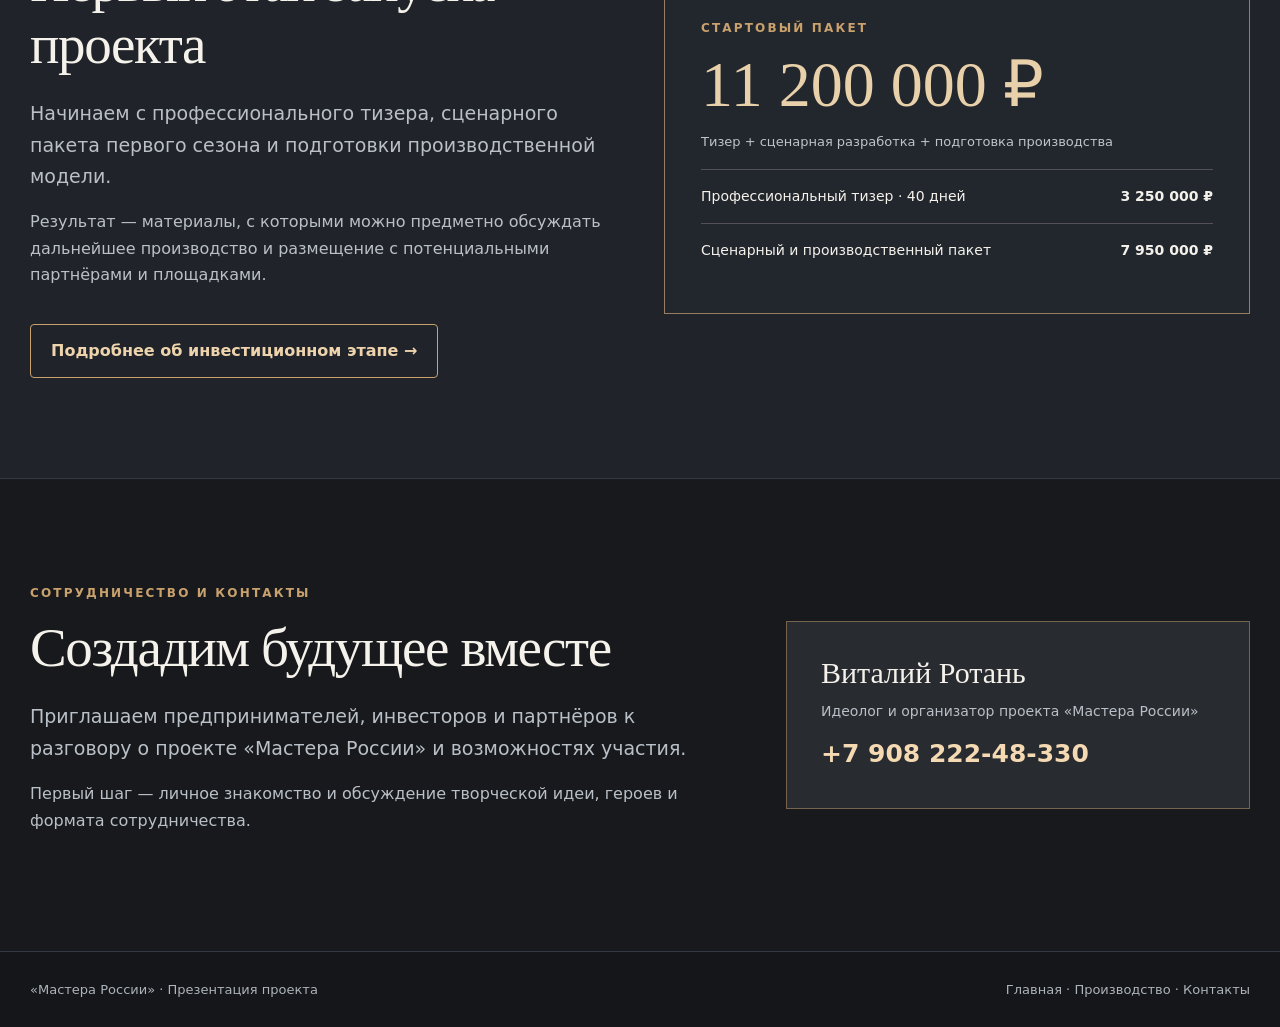
==== commit 4a2c2901: "1" ====
--- a/index.html
+++ b/index.html
@@ -46,7 +46,7 @@
 <article class="member"><div class="portrait"><img alt="Сергей Струсовский" loading="lazy" src="assets/strusovsky.webp"/></div><div class="member-info"><span class="role">Продюсер, организация процессов</span><h3>Сергей Струсовский</h3><p>Организация производственных процессов, работа со специалистами и образовательной средой МГИК.</p><p class="quote">«Это своевременный проект: сегодня особенно важно показывать созидательный труд и людей, объединённых общим делом».</p><a class="inline-link" href="strusovsky.html">Фильмография и награды →</a></div></article>
 <article class="member"><div aria-label="Портрет будет добавлен" class="portrait placeholder">РС</div><div class="member-info"><span class="role">Сценарист проекта</span><h3>Руслан Сахно</h3><p>Сценарная архитектура сезона, драматургия историй и работа с героями.</p><p class="quote">«Мы любим историю нашей страны и хотим сохранить память о людях, которые создавали её прошлое и продолжают создавать будущее».</p></div></article>
 <article class="member"><div aria-label="Портрет будет добавлен" class="portrait placeholder">СС</div><div class="member-info"><span class="role">Вдохновитель проекта</span><h3>Светлана Сердюкова</h3><p>«Архитектор Света». Архитектор, преподаватель, идеолог.</p></div></article>
-<article class="member"><div aria-label="Портрет будет добавлен" class="portrait placeholder">НМ</div><div class="member-info"><span class="role">Международные проекты и партнёрства</span><h3>Наталья Миклуш</h3><p>Партнёрские коммуникации, международные деловые проекты и работа с профессиональными сообществами.</p><p class="quote">«России необходим проект, который показывает людей созидания, их реальные дела и возможности совместной работы».</p></div></article>
+<article class="member"><div class="portrait"><img alt="Наталья Меклуш" loading="lazy" src="assets/natalia-meklush.webp"/></div><div class="member-info"><span class="role">Специалист по внедрению ИИ и промпт-инженер · генеральный директор АНО «РЕПЪЮНИТ»</span><h3>Наталья Меклуш</h3><p>Внедряю искусственный интеллект в работу специалистов и организаций. Вместе с командой разрабатываю и веду программы по прикладному ИИ в лицензированной образовательной организации, где просвещение — основная деятельность.</p></div></article>
 </div><p class="quote-note">Фразы участников — редакция для согласования перед публичным использованием в качестве цитат.</p></div></section>
 <section class="section" id="participation"><div class="shell"><span class="eyebrow">Для предпринимателей и партнёров</span><h2>Стать частью экранной истории</h2><p class="lead">История предприятия, команды, сообщества или альянса может стать самостоятельным экранным рассказом или частью большой линии сезона.</p><div class="participation"><article class="option"><h3>Пилотная серия</h3><p>Первое экранное воплощение идеи, героев и визуального языка проекта.</p></article><article class="option"><h3>Отдельная серия</h3><p>История людей, их дела, команды или альянса — с собственной драматургией.</p></article><article class="option"><h3>Пакет серий / сезон</h3><p>Несколько взаимосвязанных историй, раскрывающих общее дело и развитие сотрудничества.</p></article></div><p class="minor">Формат участия обсуждается индивидуально. Производственный план размещается на <a class="inline-accent" href="production.html">отдельной странице</a> и дополняется режиссёрской группой.</p></div></section>
 <section class="section mist" id="investment"><div class="shell invest"><div><span class="eyebrow">Инвестиционное предложение</span><h2>Первый этап запуска проекта</h2><p class="lead">Начинаем с профессионального тизера, сценарного пакета первого сезона и подготовки производственной модели.</p><p>Результат — материалы, с которыми можно предметно обсуждать дальнейшее производство и размещение с потенциальными партнёрами и площадками.</p><a class="btn" href="investment.html">Подробнее об инвестиционном этапе →</a></div><div class="invest-number"><span class="eyebrow">Стартовый пакет</span><strong>11 200 000 ₽</strong><p class="small">Тизер + сценарная разработка + подготовка производства</p><div class="invest-breakdown"><span>Профессиональный тизер · 40 дней</span><b>3 250 000 ₽</b></div><div class="invest-breakdown"><span>Сценарный и производственный пакет</span><b>7 950 000 ₽</b></div></div></div></section>
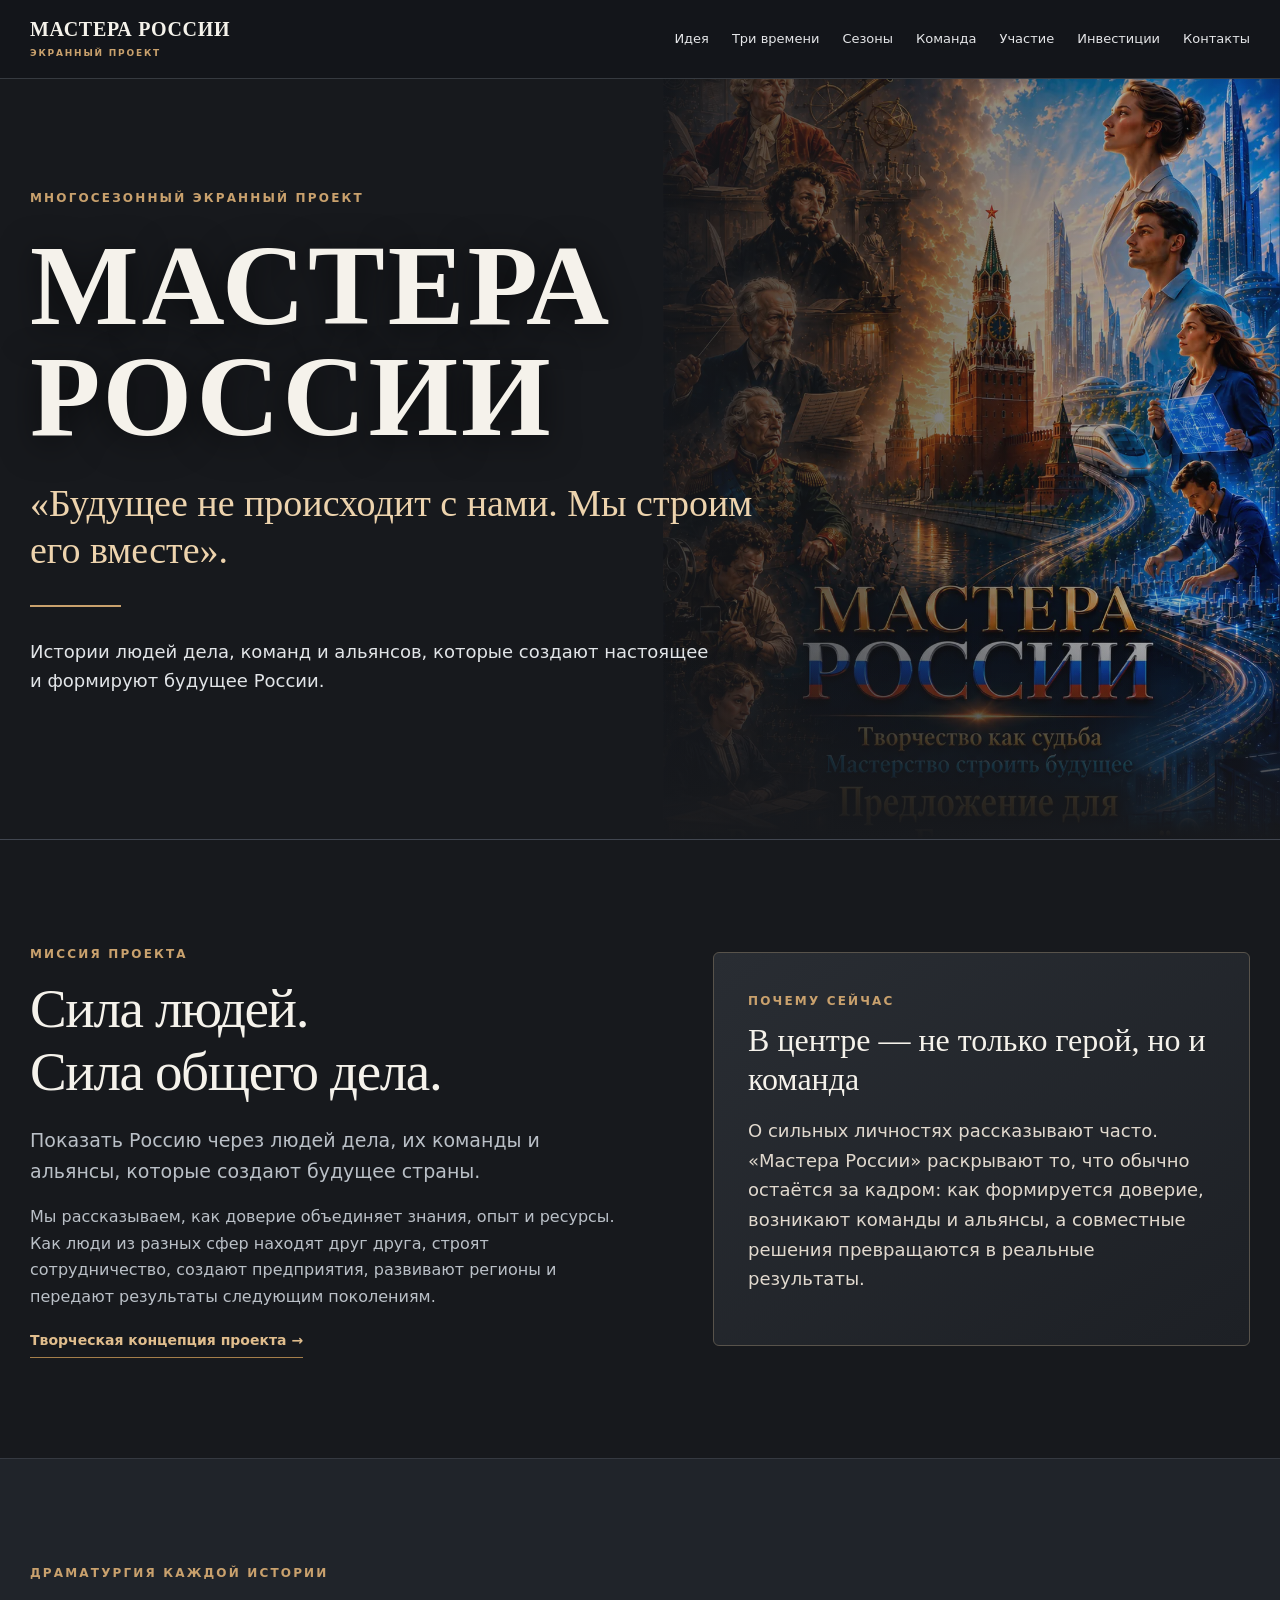
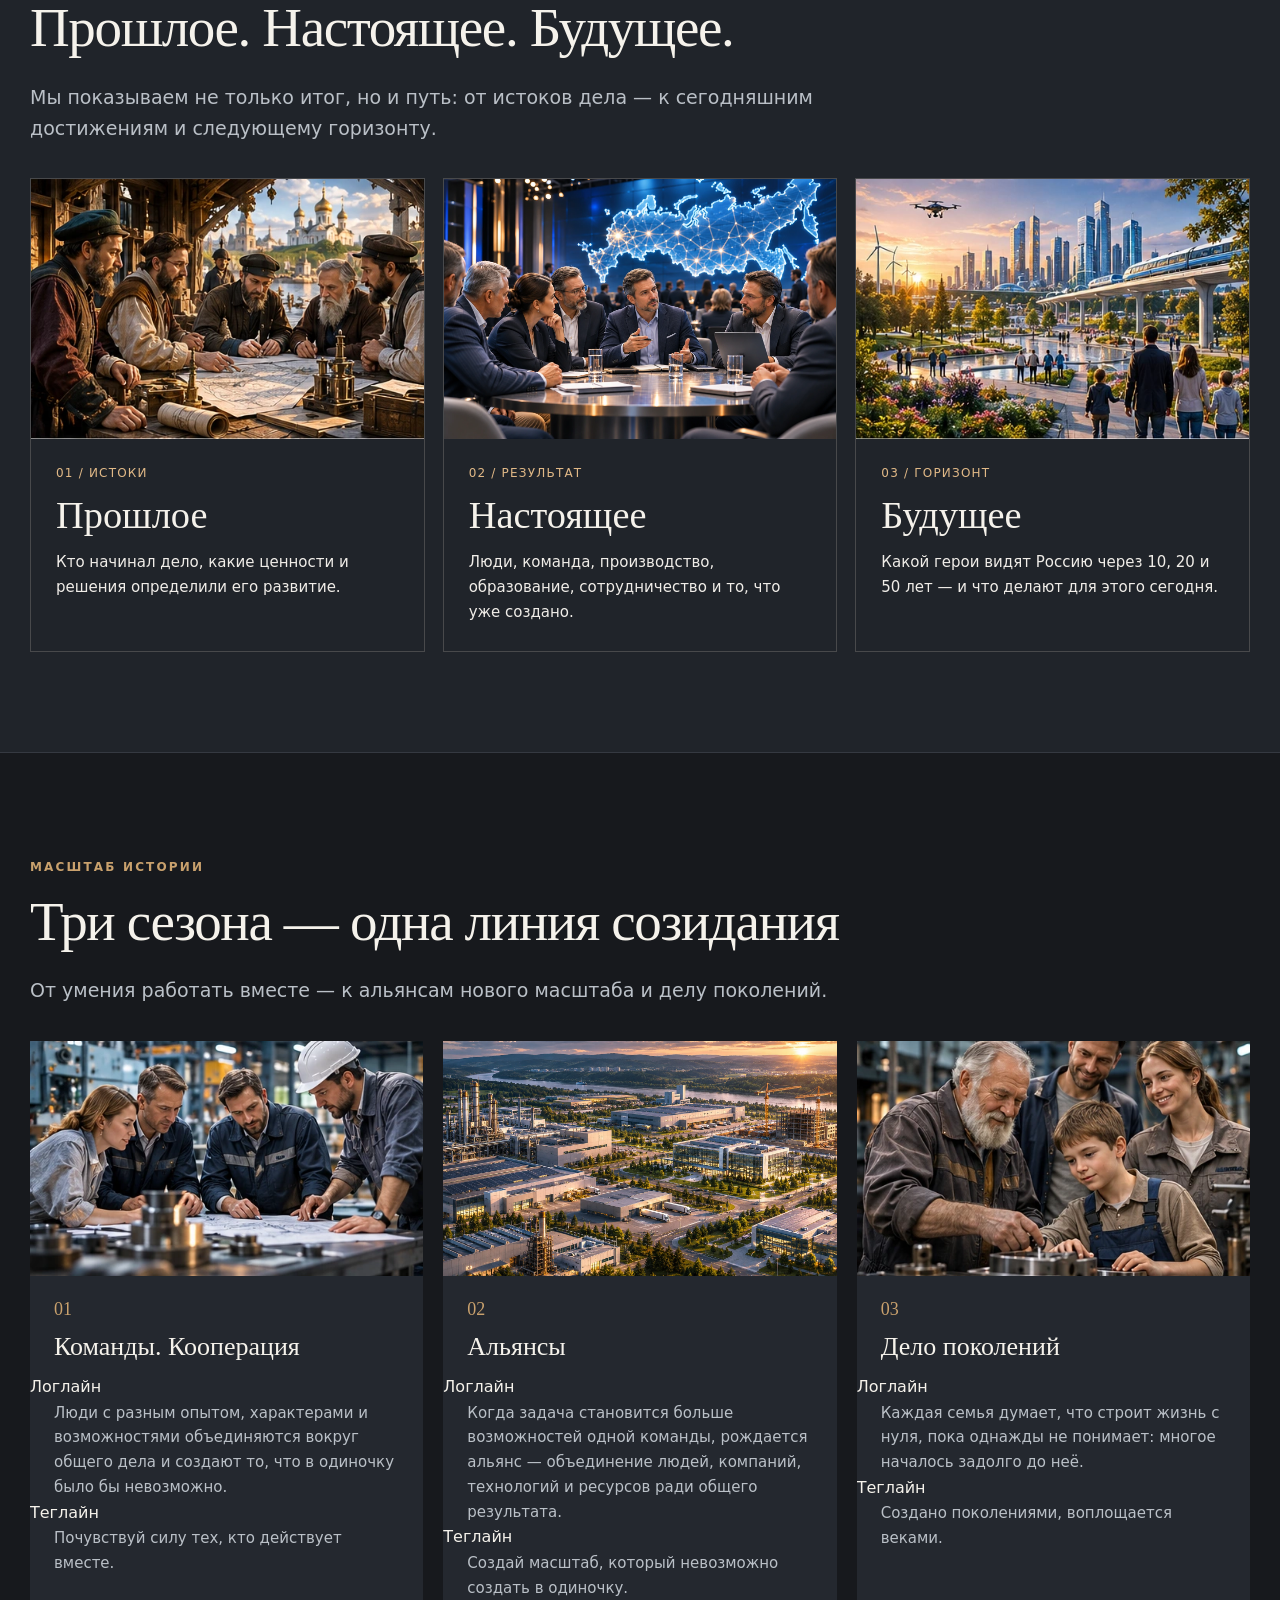
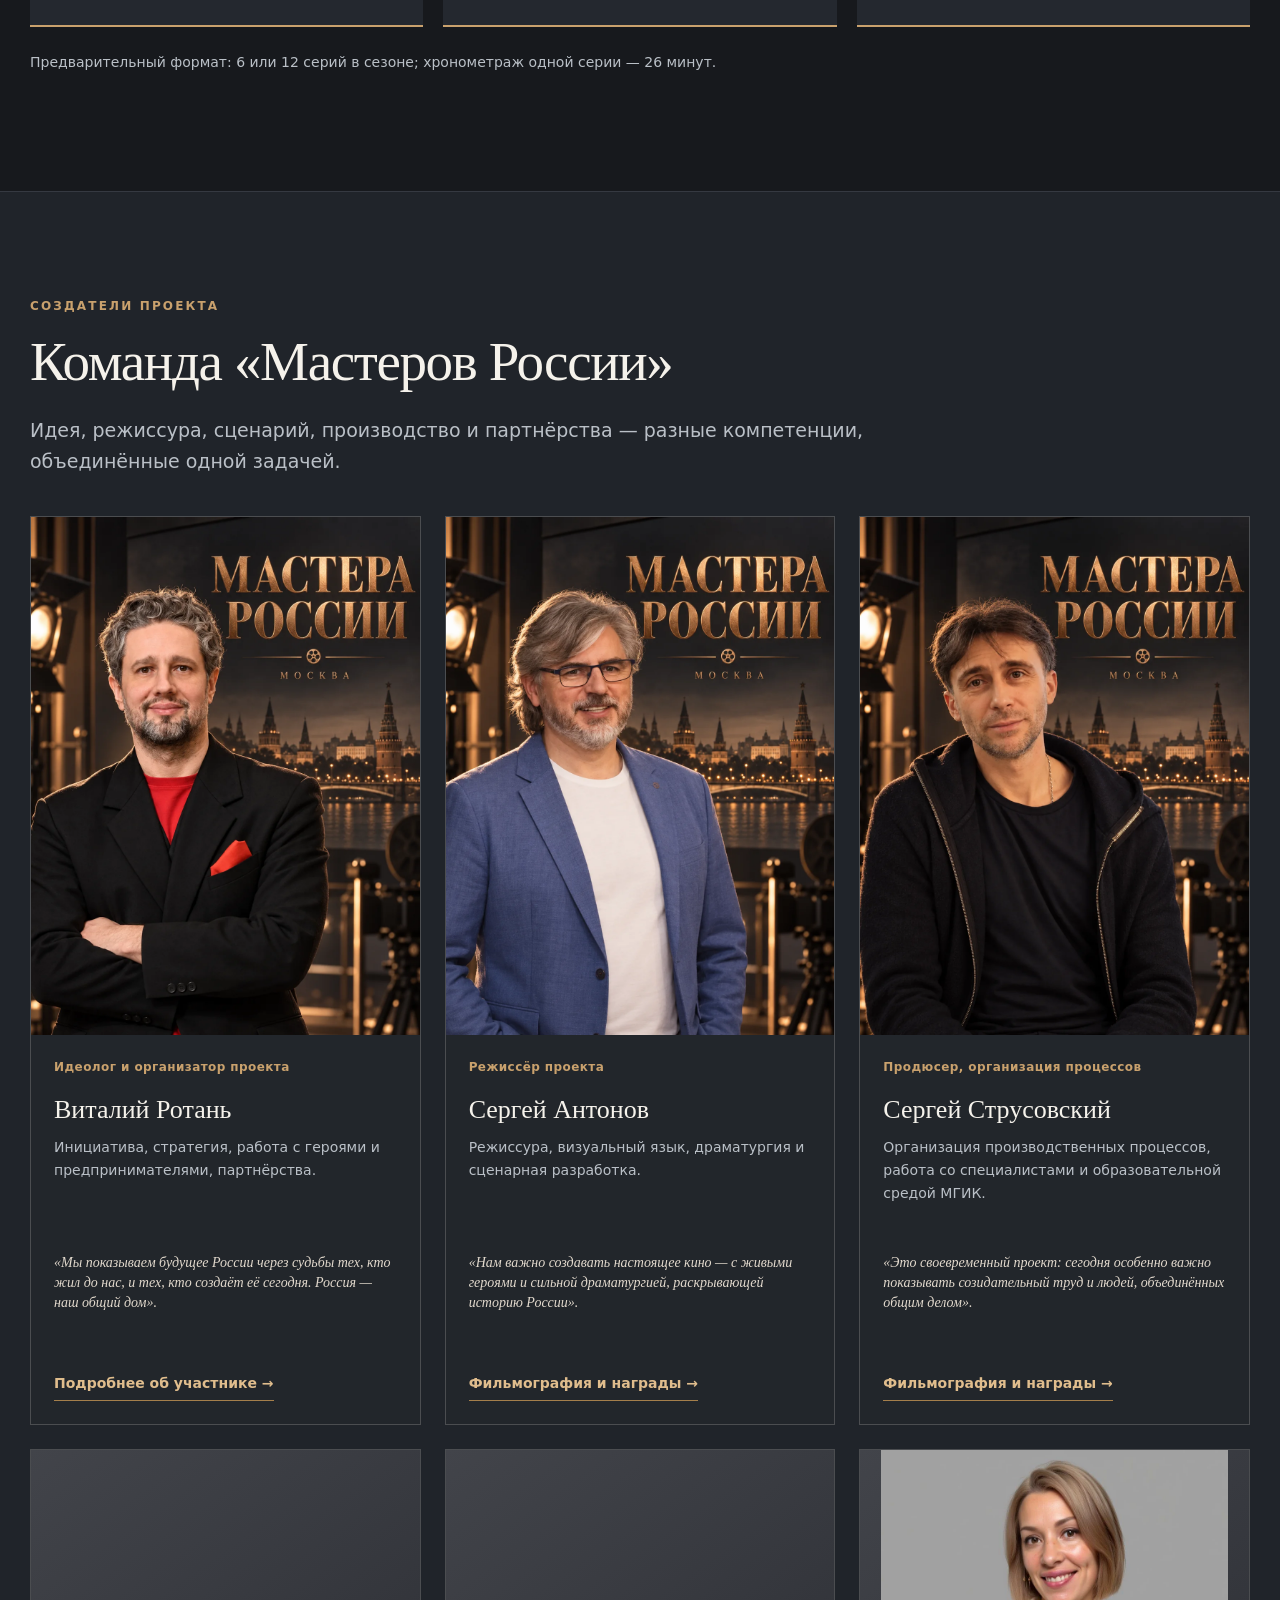
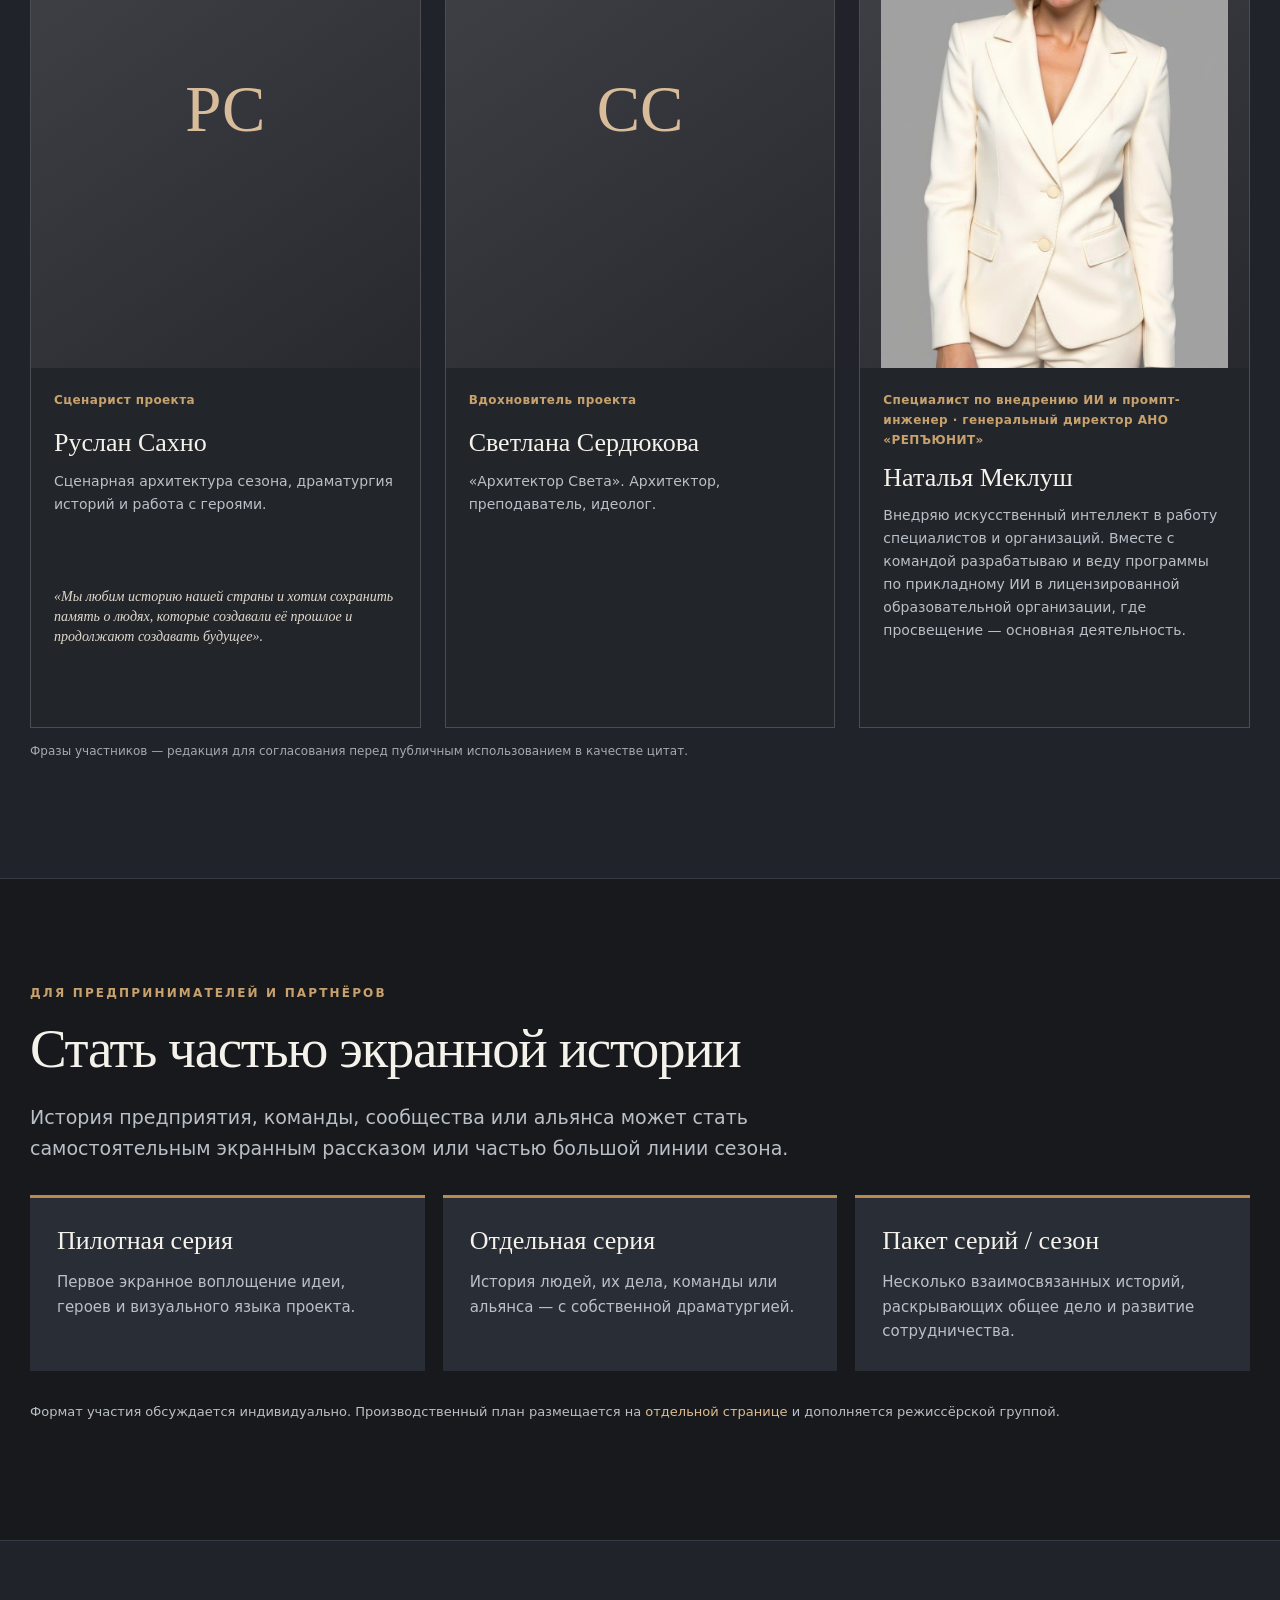
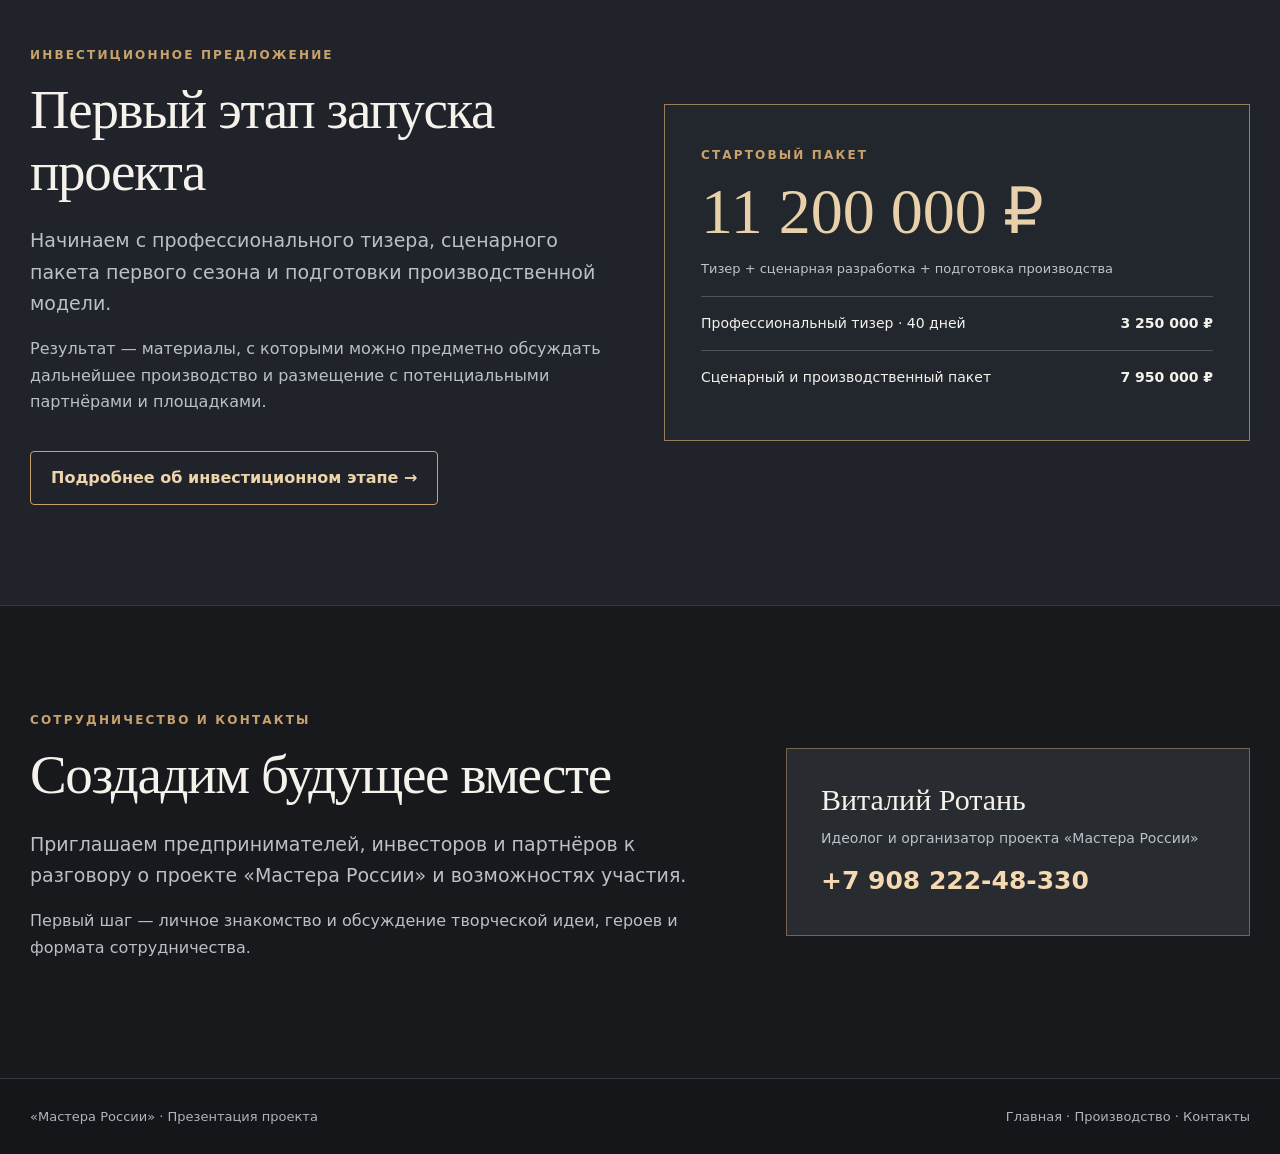
==== commit 5a2ebb98: "Update index.html" ====
--- a/index.html
+++ b/index.html
@@ -39,7 +39,7 @@
 <section class="hero"><div class="shell hero-inner"><span class="eyebrow">Многосезонный экранный проект</span><h1>МАСТЕРА<br/>РОССИИ</h1><div class="motto">«Будущее не происходит с нами. Мы строим его вместе».</div><span aria-hidden="true" class="hero-mark"></span><p>Истории людей дела, команд и альянсов, которые создают настоящее и формируют будущее России.</p></div></section>
 <section class="section" id="idea"><div class="shell mission"><div><span class="eyebrow">Миссия проекта</span><h2>Сила людей.<br/>Сила общего дела.</h2><p class="lead">Показать Россию через людей дела, их команды и альянсы, которые создают будущее страны.</p><p>Мы рассказываем, как доверие объединяет знания, опыт и ресурсы. Как люди из разных сфер находят друг друга, строят сотрудничество, создают предприятия, развивают регионы и передают результаты следующим поколениям.</p><a class="inline-link" href="concept.html">Творческая концепция проекта →</a></div><div class="mission-card"><span class="eyebrow">Почему сейчас</span><h3>В центре — не только герой, но и команда</h3><p>О сильных личностях рассказывают часто. «Мастера России» раскрывают то, что обычно остаётся за кадром: как формируется доверие, возникают команды и альянсы, а совместные решения превращаются в реальные результаты.</p></div></div></section>
 <section class="section mist" id="three-times"><div class="shell"><span class="eyebrow">Драматургия каждой истории</span><h2>Прошлое. Настоящее. Будущее.</h2><p class="lead">Мы показываем не только итог, но и путь: от истоков дела — к сегодняшним достижениям и следующему горизонту.</p><div class="three-times"><article class="time past"><img alt="Исторические купеческие объединения и ремесленники" class="time-photo" loading="lazy" src="assets/02-past.webp"/><span class="symbol">I</span><span class="time-num">01 / ИСТОКИ</span><h3>Прошлое</h3><p>Кто начинал дело, какие ценности и решения определили его развитие.</p></article><article class="time now"><img alt="Предприниматели обсуждают сотрудничество за круглым столом на фоне карты России" class="time-photo" loading="lazy" src="assets/07-present.webp"/><span class="symbol">II</span><span class="time-num">02 / РЕЗУЛЬТАТ</span><h3>Настоящее</h3><p>Люди, команда, производство, образование, сотрудничество и то, что уже создано.</p></article><article class="time next"><img alt="Современный город и инфраструктура будущего" class="time-photo" loading="lazy" src="assets/03-future.webp"/><span class="symbol">III</span><span class="time-num">03 / ГОРИЗОНТ</span><h3>Будущее</h3><p>Какой герои видят Россию через 10, 20 и 50 лет — и что делают для этого сегодня.</p></article></div></div></section>
-<section class="section" id="seasons"><div class="shell"><span class="eyebrow">Масштаб истории</span><h2>Три сезона — одна линия созидания</h2><p class="lead">От умения работать вместе — к альянсам нового масштаба и делу поколений.</p><div class="seasons"><article class="season"><img alt="Команда специалистов разрабатывает совместное техническое решение" class="season-photo" loading="lazy" src="assets/04-season-one.webp"/><span class="number">01</span><h3>Команды. Кооперация</h3><p>Как люди разных профессий и возможностей выстраивают доверие, соединяют компетенции и создают общий результат.</p></article><article class="season"><img alt="Производственные предприятия и инфраструктура региона" class="season-photo" loading="lazy" src="assets/05-season-two.webp"/><span class="number">02</span><h3>Альянсы</h3><p>Как команды, предприятия, наука, технологии и капитал объединяются для решения задач, которые невозможно выполнить поодиночке.</p></article><article class="season"><img alt="Преемственность поколений на производстве" class="season-photo" loading="lazy" src="assets/06-season-three.webp"/><span class="number">03</span><h3>Дело поколений</h3><p>Как предпринимательские семьи передают знания, репутацию, предприятия, ценности и ответственность следующему поколению.</p></article></div><p class="format">Предварительный формат: 6 или 12 серий в сезоне; хронометраж одной серии — 26 минут.</p></div></section>
+<section class="section" id="seasons"><div class="shell"><span class="eyebrow">Масштаб истории</span><h2>Три сезона — одна линия созидания</h2><p class="lead">От умения работать вместе — к альянсам нового масштаба и делу поколений.</p><div class="seasons"><article class="season"><img alt="Команда специалистов разрабатывает совместное техническое решение" class="season-photo" loading="lazy" src="assets/04-season-one.webp"/><span class="number">01</span><h3>Команды. Кооперация</h3><span class="season-label">Логлайн</span><p>Люди с разным опытом, характерами и возможностями объединяются вокруг общего дела и создают то, что в одиночку было бы невозможно.</p><span class="season-label">Теглайн</span><p class="season-tagline">Почувствуй силу тех, кто действует вместе.</p></article><article class="season"><img alt="Производственные предприятия и инфраструктура региона" class="season-photo" loading="lazy" src="assets/05-season-two.webp"/><span class="number">02</span><h3>Альянсы</h3><span class="season-label">Логлайн</span><p>Когда задача становится больше возможностей одной команды, рождается альянс — объединение людей, компаний, технологий и ресурсов ради общего результата.</p><span class="season-label">Теглайн</span><p class="season-tagline">Создай масштаб, который невозможно создать в одиночку.</p></article><article class="season"><img alt="Преемственность поколений на производстве" class="season-photo" loading="lazy" src="assets/06-season-three.webp"/><span class="number">03</span><h3>Дело поколений</h3><span class="season-label">Логлайн</span><p>Каждая семья думает, что строит жизнь с нуля, пока однажды не понимает: многое началось задолго до неё.</p><span class="season-label">Теглайн</span><p class="season-tagline">Создано поколениями, воплощается веками.</p></article></div><p class="format">Предварительный формат: 6 или 12 серий в сезоне; хронометраж одной серии — 26 минут.</p></div></section>
 <section class="section mist" id="team"><div class="shell"><span class="eyebrow">Создатели проекта</span><h2>Команда «Мастеров России»</h2><p class="lead">Идея, режиссура, сценарий, производство и партнёрства — разные компетенции, объединённые одной задачей.</p><div class="teamgrid">
 <article class="member"><div class="portrait"><img alt="Виталий Ротань" loading="lazy" src="assets/rotan.webp"/></div><div class="member-info"><span class="role">Идеолог и организатор проекта</span><h3>Виталий Ротань</h3><p>Инициатива, стратегия, работа с героями и предпринимателями, партнёрства.</p><p class="quote">«Мы показываем будущее России через судьбы тех, кто жил до нас, и тех, кто создаёт её сегодня. Россия — наш общий дом».</p><a class="inline-link" href="rotan.html">Подробнее об участнике →</a></div></article>
 <article class="member"><div class="portrait"><img alt="Сергей Антонов" loading="lazy" src="assets/antonov.webp"/></div><div class="member-info"><span class="role">Режиссёр проекта</span><h3>Сергей Антонов</h3><p>Режиссура, визуальный язык, драматургия и сценарная разработка.</p><p class="quote">«Нам важно создавать настоящее кино — с живыми героями и сильной драматургией, раскрывающей историю России».</p><a class="inline-link" href="antonov.html">Фильмография и награды →</a></div></article>
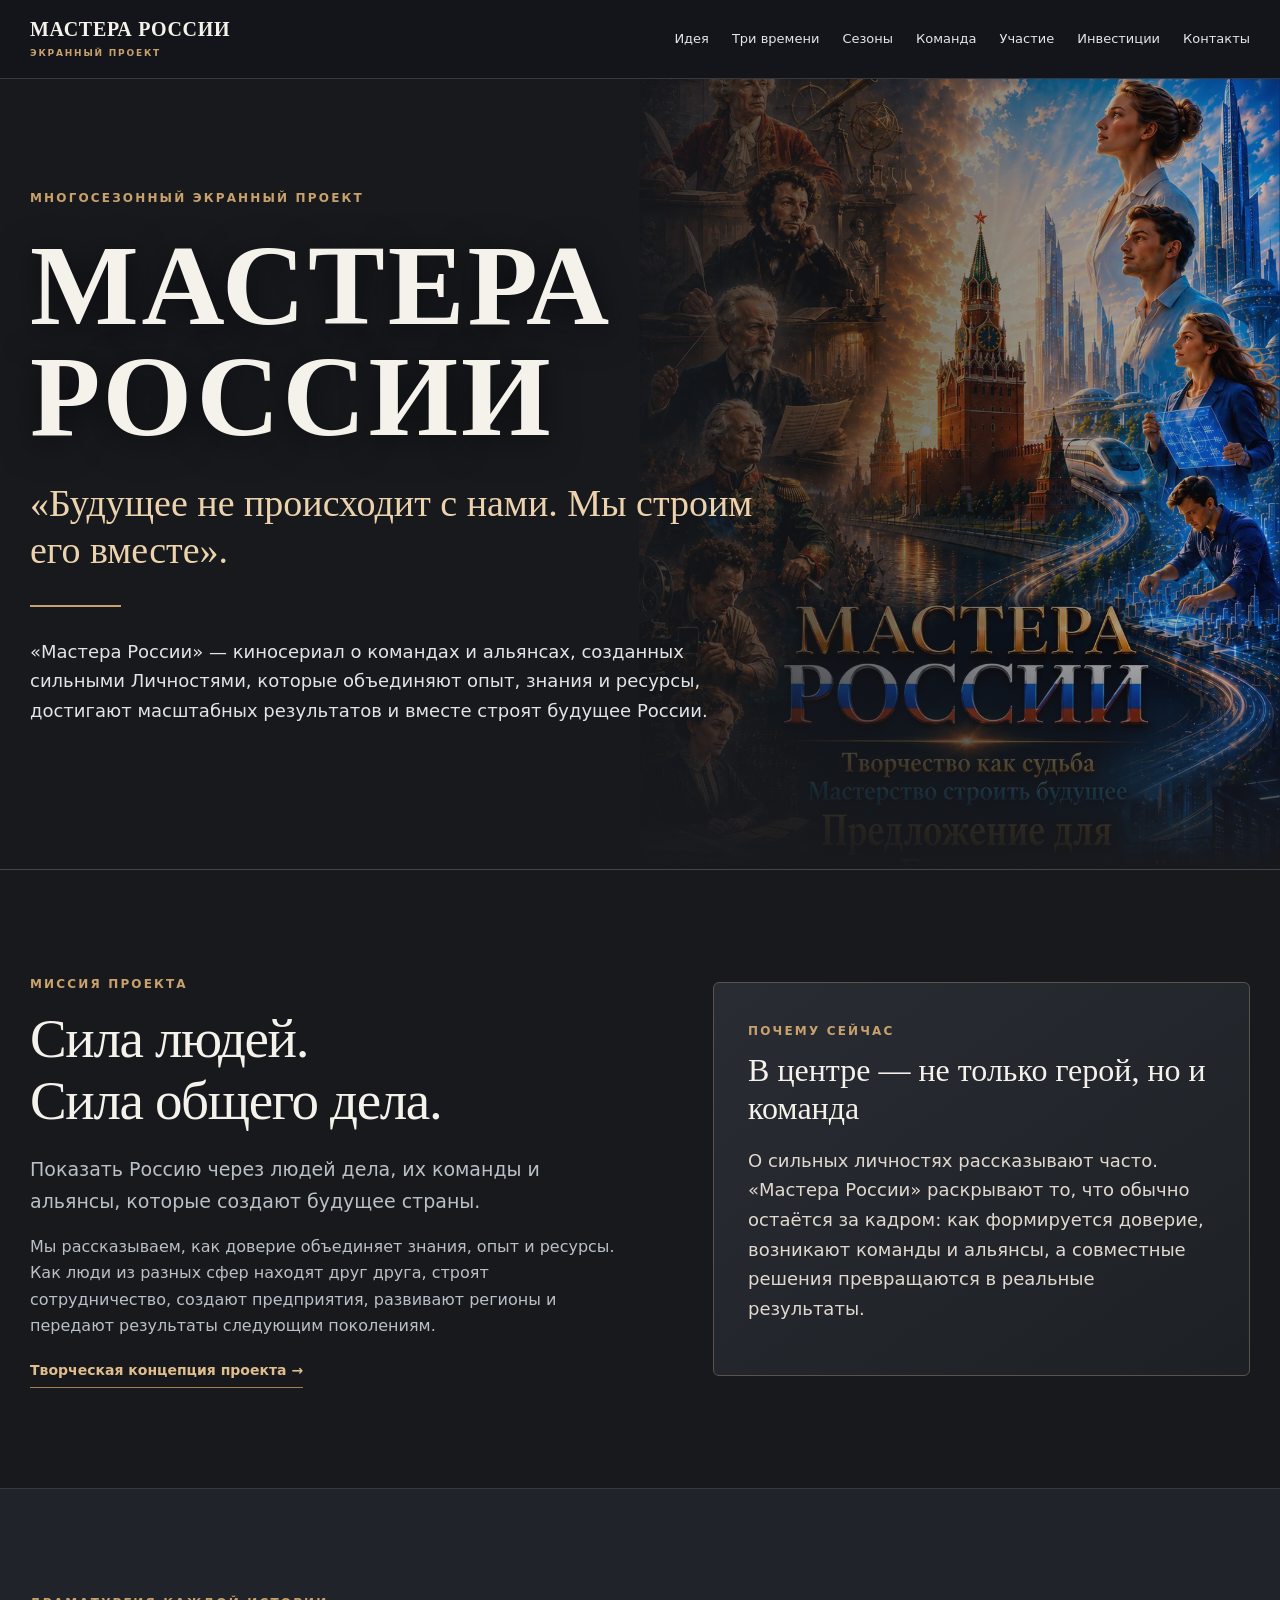
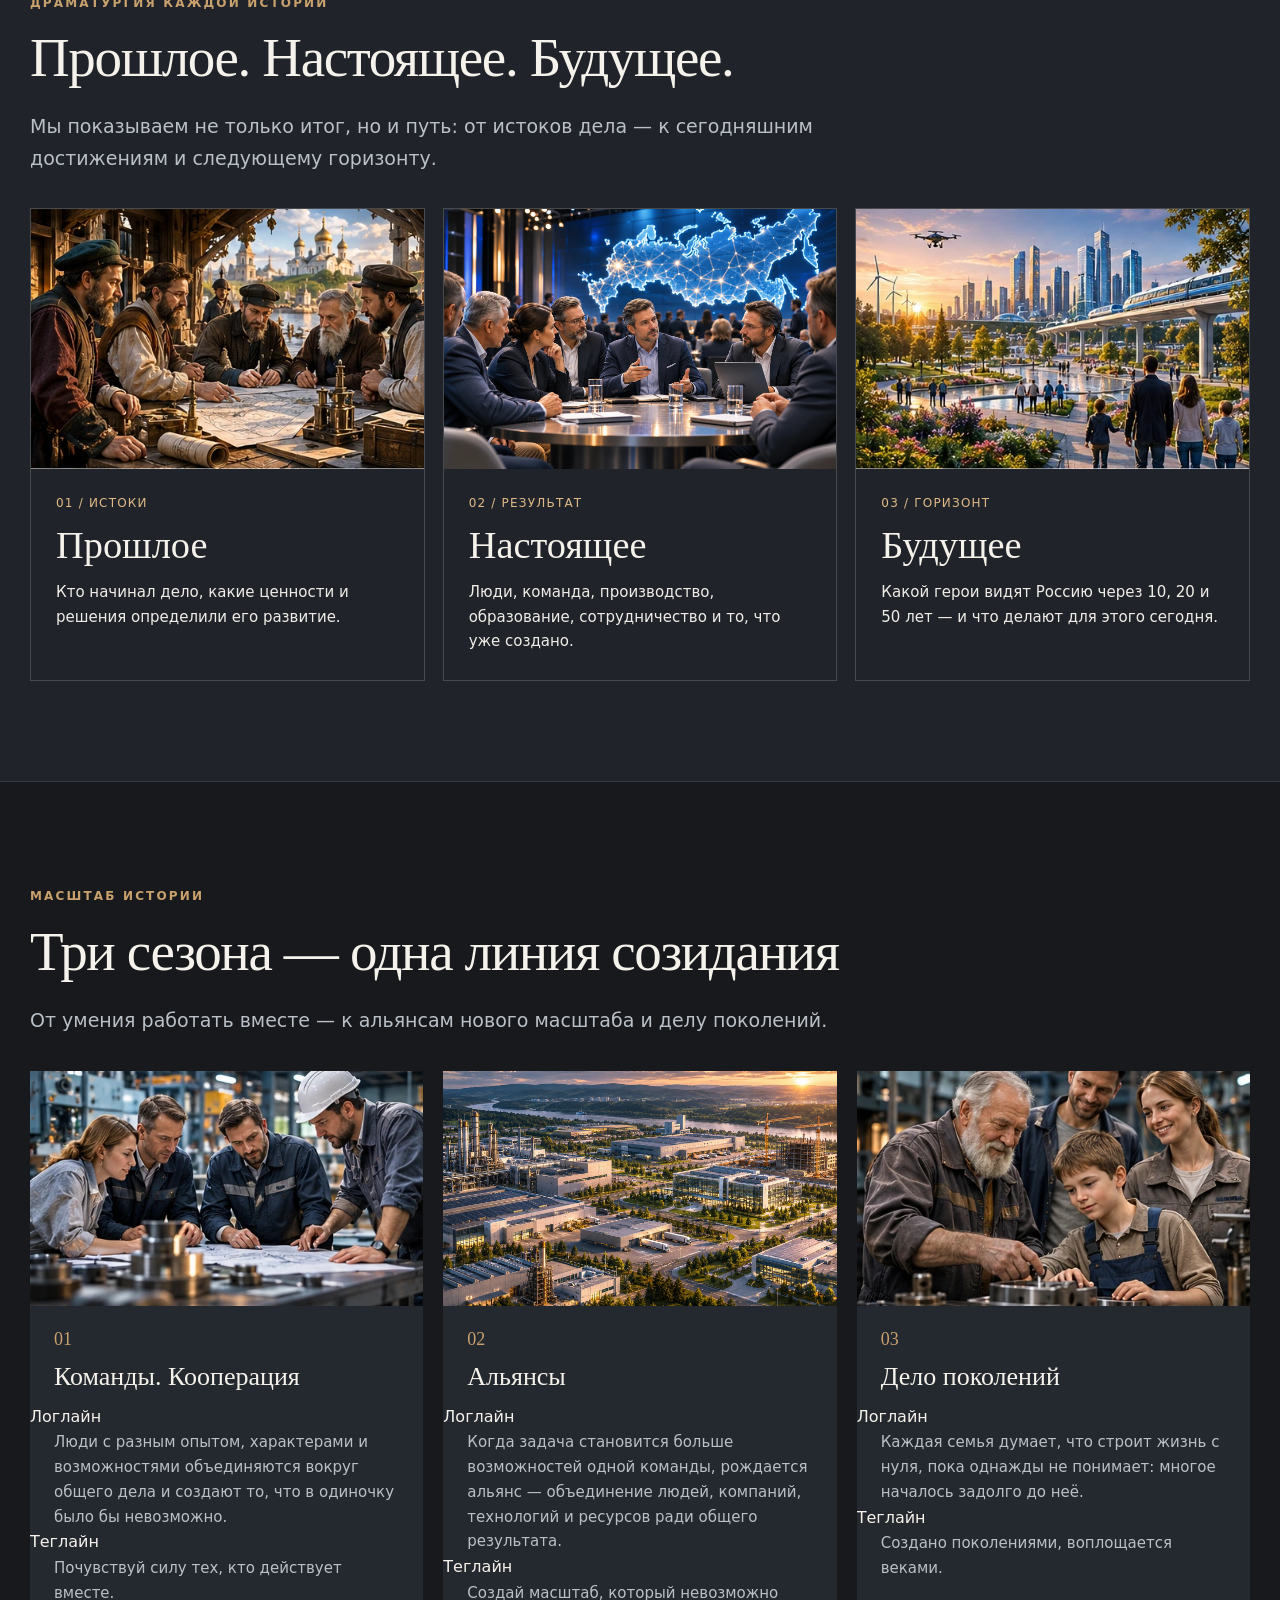
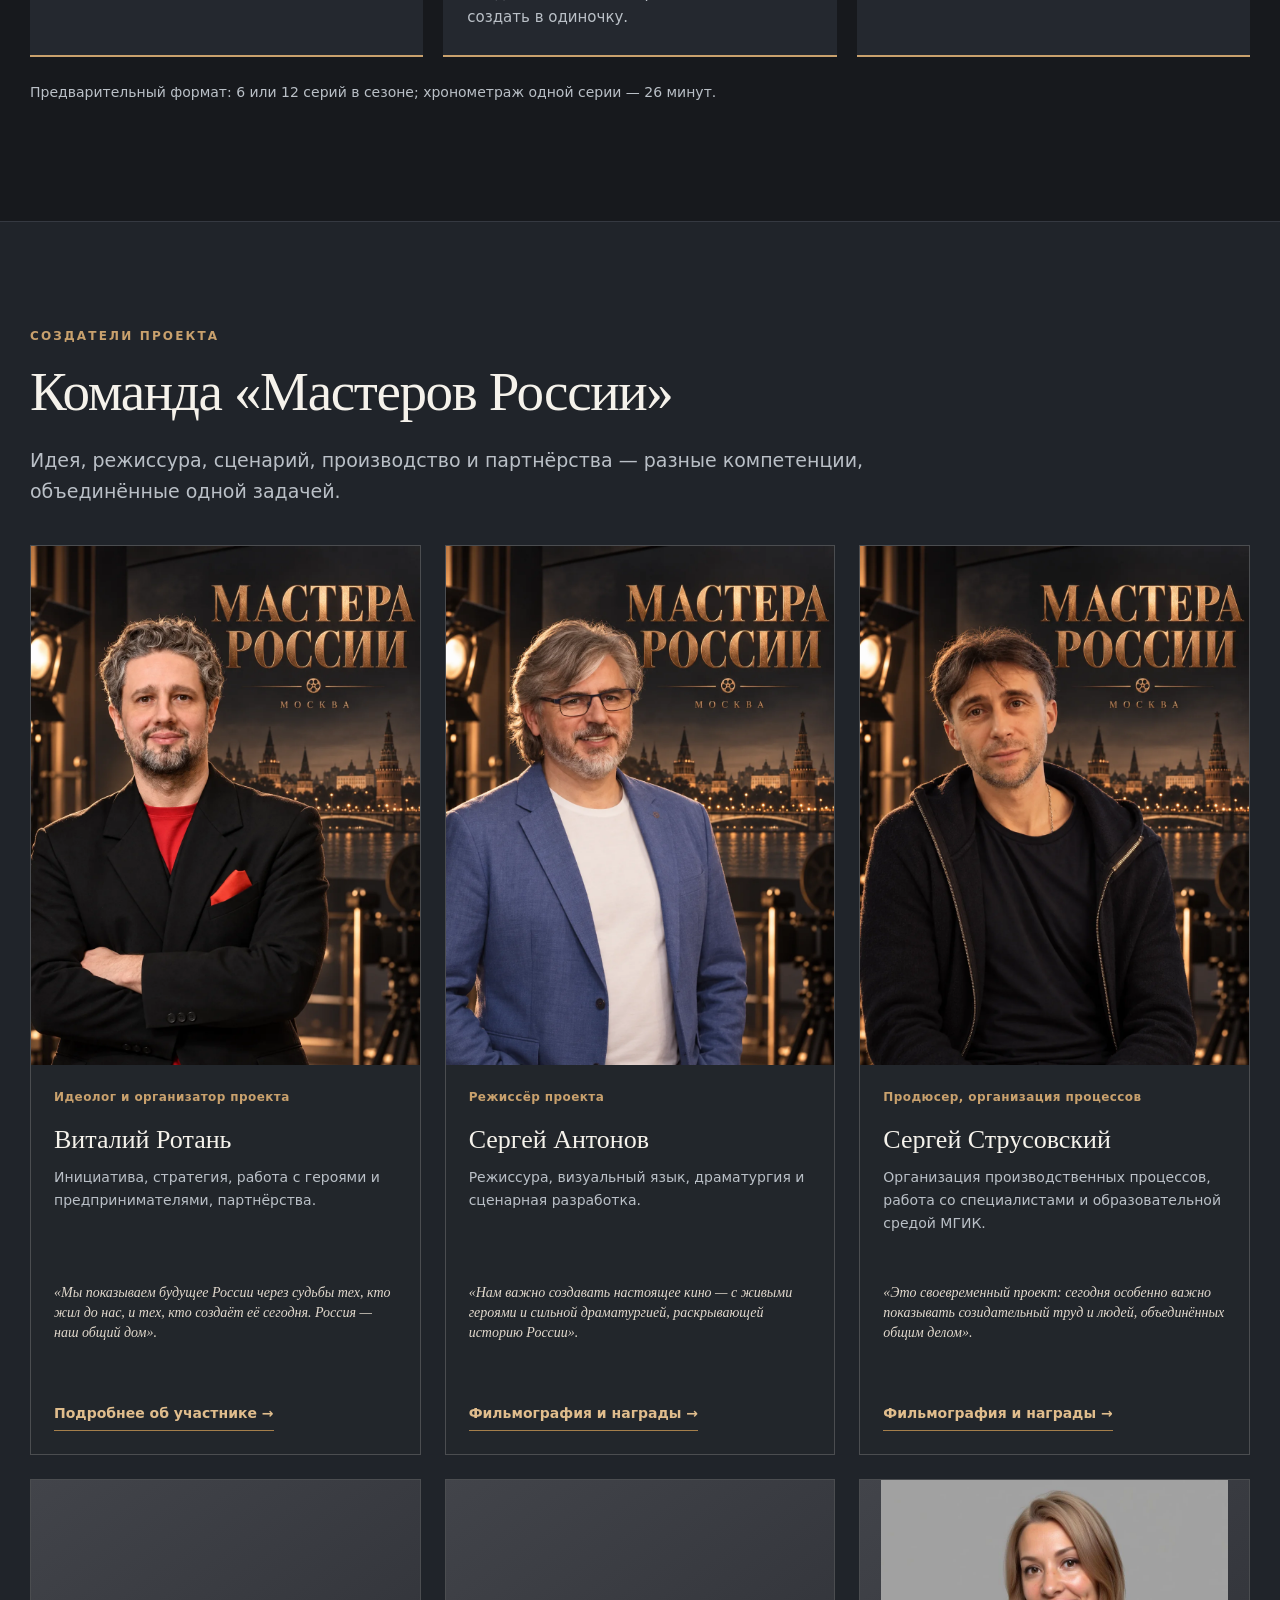
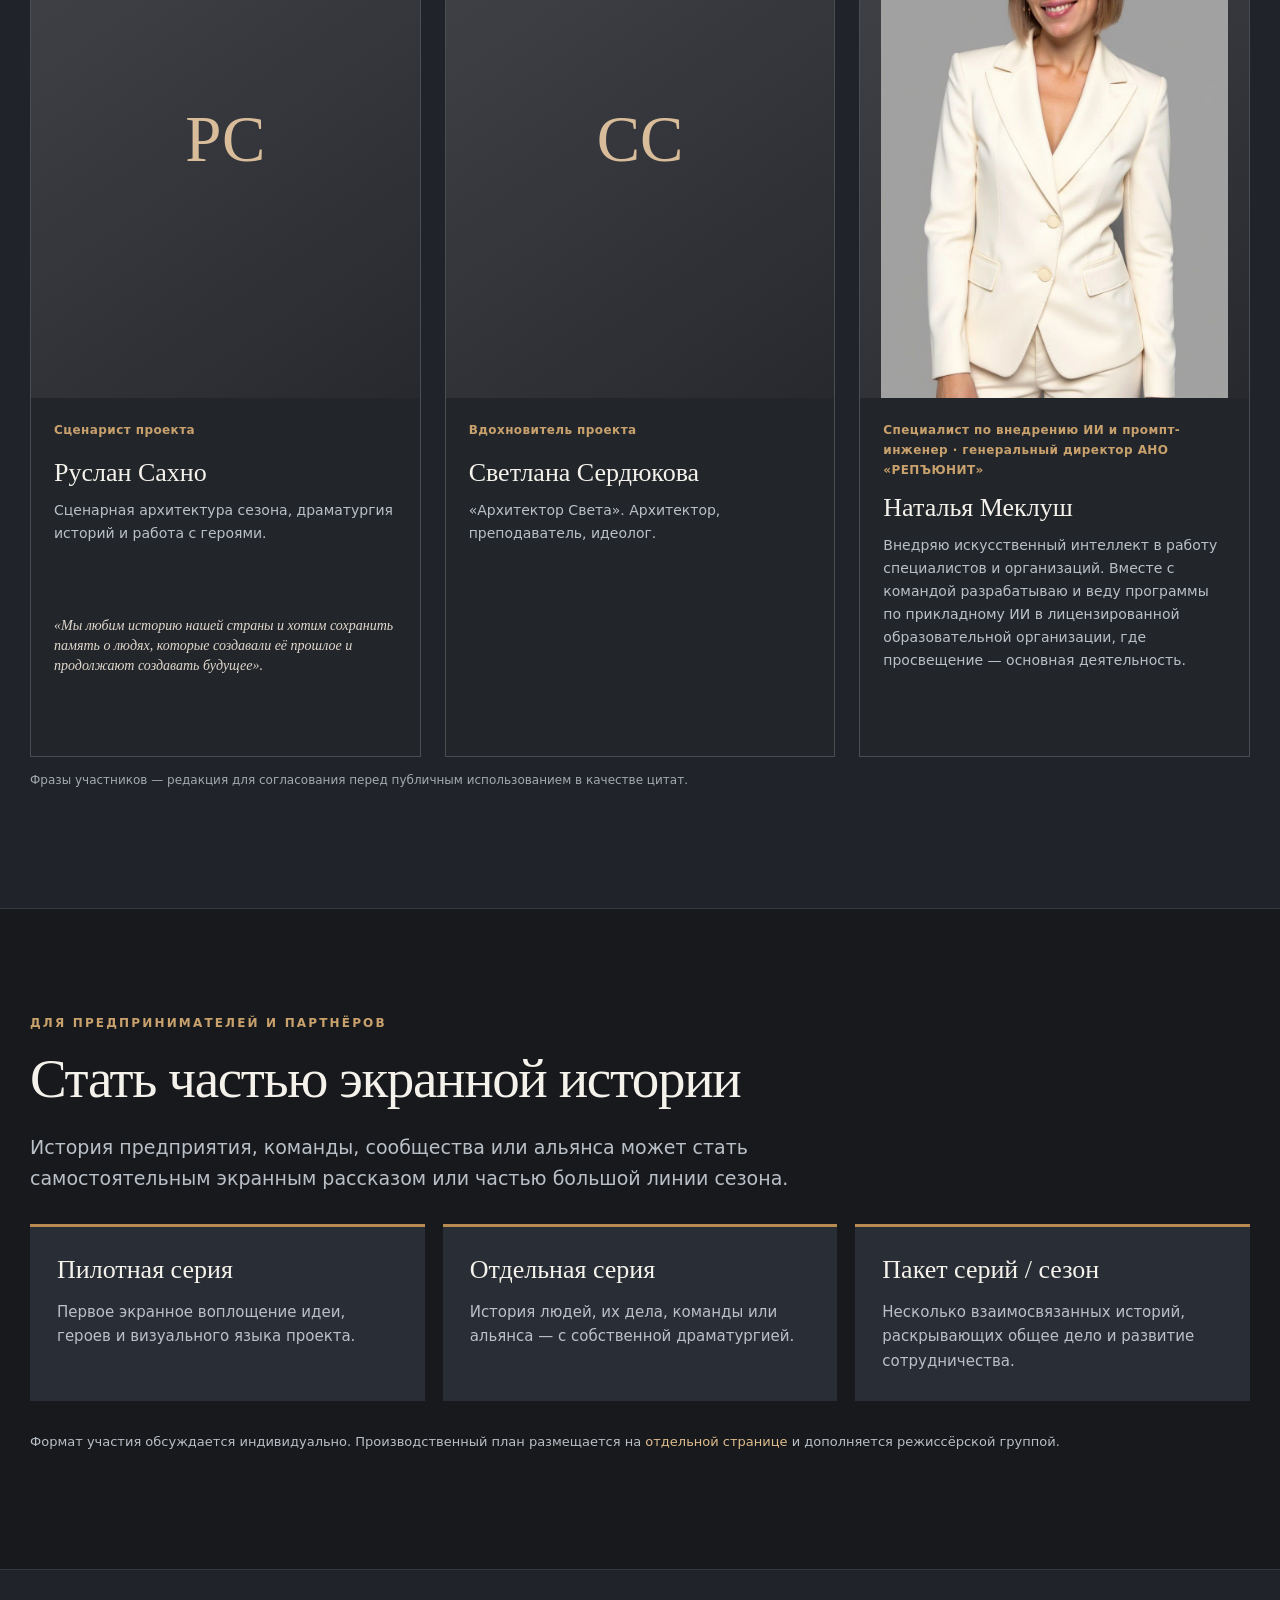
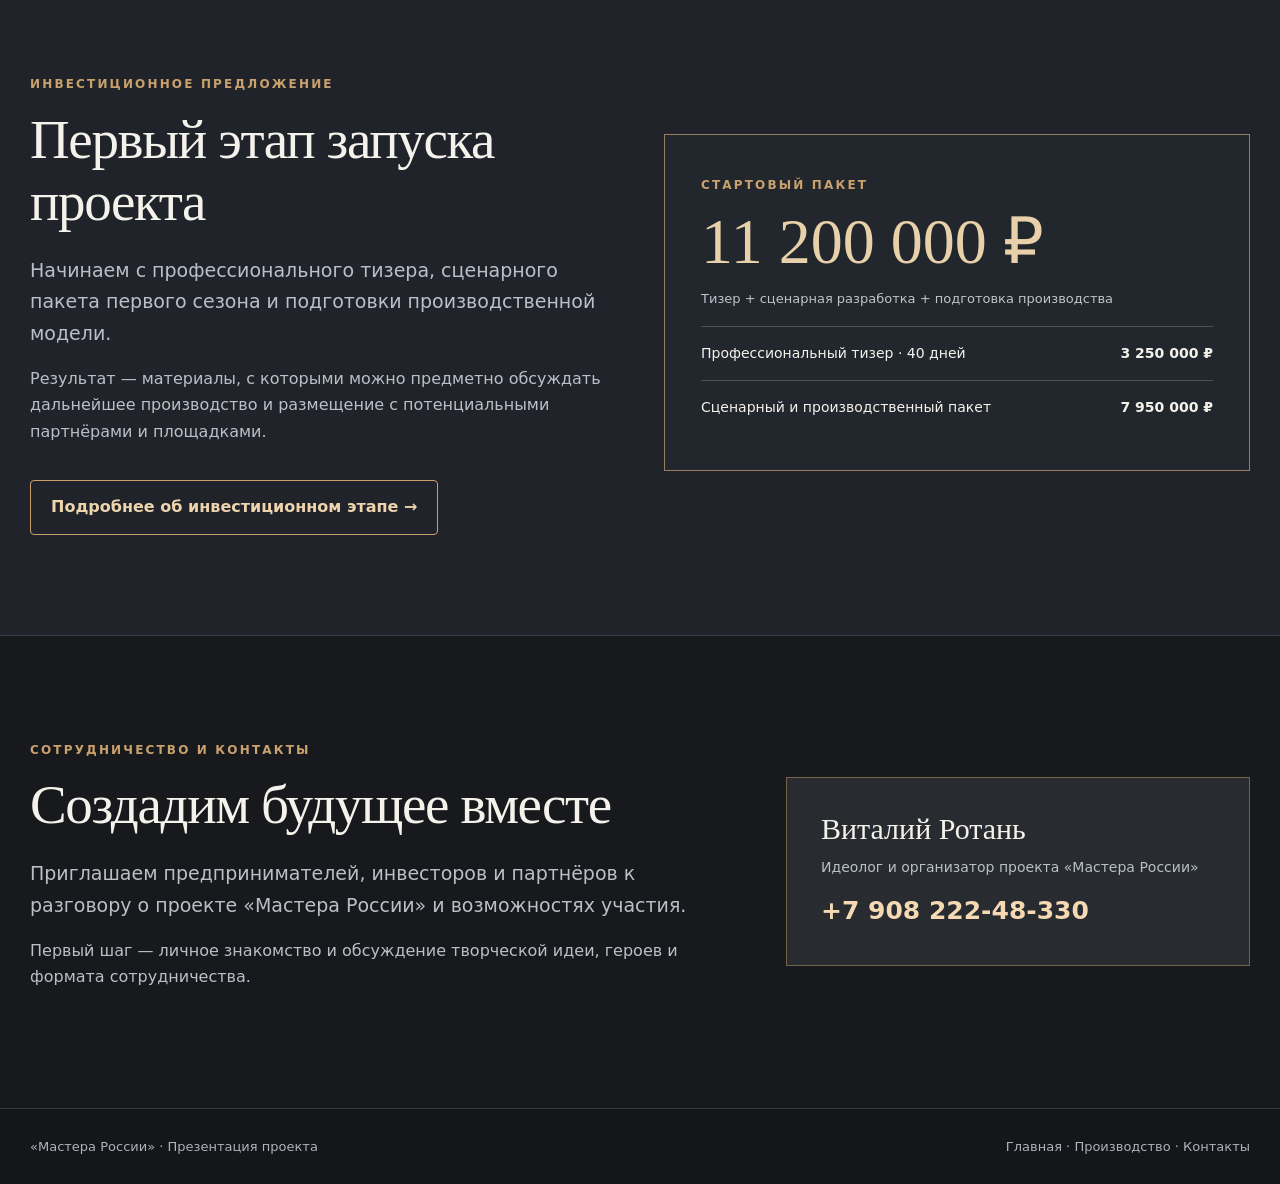
==== commit d58a24fa: "Update index.html" ====
--- a/index.html
+++ b/index.html
@@ -36,7 +36,7 @@
 <body>
 <header class="header"><div class="shell bar"><a class="brand" href="index.html">МАСТЕРА РОССИИ<small>ЭКРАННЫЙ ПРОЕКТ</small></a><button aria-controls="main-nav" aria-expanded="false" class="menu" type="button">☰ Меню</button><nav aria-label="Навигация" class="nav" id="main-nav"><a href="#idea">Идея</a><a href="#three-times">Три времени</a><a href="#seasons">Сезоны</a><a href="#team">Команда</a><a href="#participation">Участие</a><a href="#investment">Инвестиции</a><a href="#contacts">Контакты</a></nav></div></header>
 <main>
-<section class="hero"><div class="shell hero-inner"><span class="eyebrow">Многосезонный экранный проект</span><h1>МАСТЕРА<br/>РОССИИ</h1><div class="motto">«Будущее не происходит с нами. Мы строим его вместе».</div><span aria-hidden="true" class="hero-mark"></span><p>Истории людей дела, команд и альянсов, которые создают настоящее и формируют будущее России.</p></div></section>
+<section class="hero"><div class="shell hero-inner"><span class="eyebrow">Многосезонный экранный проект</span><h1>МАСТЕРА<br/>РОССИИ</h1><div class="motto">«Будущее не происходит с нами. Мы строим его вместе».</div><span aria-hidden="true" class="hero-mark"></span><p>«Мастера России» — киносериал о командах и альянсах, созданных сильными Личностями, которые объединяют опыт, знания и ресурсы, достигают масштабных результатов и вместе строят будущее России.</p></div></section>
 <section class="section" id="idea"><div class="shell mission"><div><span class="eyebrow">Миссия проекта</span><h2>Сила людей.<br/>Сила общего дела.</h2><p class="lead">Показать Россию через людей дела, их команды и альянсы, которые создают будущее страны.</p><p>Мы рассказываем, как доверие объединяет знания, опыт и ресурсы. Как люди из разных сфер находят друг друга, строят сотрудничество, создают предприятия, развивают регионы и передают результаты следующим поколениям.</p><a class="inline-link" href="concept.html">Творческая концепция проекта →</a></div><div class="mission-card"><span class="eyebrow">Почему сейчас</span><h3>В центре — не только герой, но и команда</h3><p>О сильных личностях рассказывают часто. «Мастера России» раскрывают то, что обычно остаётся за кадром: как формируется доверие, возникают команды и альянсы, а совместные решения превращаются в реальные результаты.</p></div></div></section>
 <section class="section mist" id="three-times"><div class="shell"><span class="eyebrow">Драматургия каждой истории</span><h2>Прошлое. Настоящее. Будущее.</h2><p class="lead">Мы показываем не только итог, но и путь: от истоков дела — к сегодняшним достижениям и следующему горизонту.</p><div class="three-times"><article class="time past"><img alt="Исторические купеческие объединения и ремесленники" class="time-photo" loading="lazy" src="assets/02-past.webp"/><span class="symbol">I</span><span class="time-num">01 / ИСТОКИ</span><h3>Прошлое</h3><p>Кто начинал дело, какие ценности и решения определили его развитие.</p></article><article class="time now"><img alt="Предприниматели обсуждают сотрудничество за круглым столом на фоне карты России" class="time-photo" loading="lazy" src="assets/07-present.webp"/><span class="symbol">II</span><span class="time-num">02 / РЕЗУЛЬТАТ</span><h3>Настоящее</h3><p>Люди, команда, производство, образование, сотрудничество и то, что уже создано.</p></article><article class="time next"><img alt="Современный город и инфраструктура будущего" class="time-photo" loading="lazy" src="assets/03-future.webp"/><span class="symbol">III</span><span class="time-num">03 / ГОРИЗОНТ</span><h3>Будущее</h3><p>Какой герои видят Россию через 10, 20 и 50 лет — и что делают для этого сегодня.</p></article></div></div></section>
 <section class="section" id="seasons"><div class="shell"><span class="eyebrow">Масштаб истории</span><h2>Три сезона — одна линия созидания</h2><p class="lead">От умения работать вместе — к альянсам нового масштаба и делу поколений.</p><div class="seasons"><article class="season"><img alt="Команда специалистов разрабатывает совместное техническое решение" class="season-photo" loading="lazy" src="assets/04-season-one.webp"/><span class="number">01</span><h3>Команды. Кооперация</h3><span class="season-label">Логлайн</span><p>Люди с разным опытом, характерами и возможностями объединяются вокруг общего дела и создают то, что в одиночку было бы невозможно.</p><span class="season-label">Теглайн</span><p class="season-tagline">Почувствуй силу тех, кто действует вместе.</p></article><article class="season"><img alt="Производственные предприятия и инфраструктура региона" class="season-photo" loading="lazy" src="assets/05-season-two.webp"/><span class="number">02</span><h3>Альянсы</h3><span class="season-label">Логлайн</span><p>Когда задача становится больше возможностей одной команды, рождается альянс — объединение людей, компаний, технологий и ресурсов ради общего результата.</p><span class="season-label">Теглайн</span><p class="season-tagline">Создай масштаб, который невозможно создать в одиночку.</p></article><article class="season"><img alt="Преемственность поколений на производстве" class="season-photo" loading="lazy" src="assets/06-season-three.webp"/><span class="number">03</span><h3>Дело поколений</h3><span class="season-label">Логлайн</span><p>Каждая семья думает, что строит жизнь с нуля, пока однажды не понимает: многое началось задолго до неё.</p><span class="season-label">Теглайн</span><p class="season-tagline">Создано поколениями, воплощается веками.</p></article></div><p class="format">Предварительный формат: 6 или 12 серий в сезоне; хронометраж одной серии — 26 минут.</p></div></section>
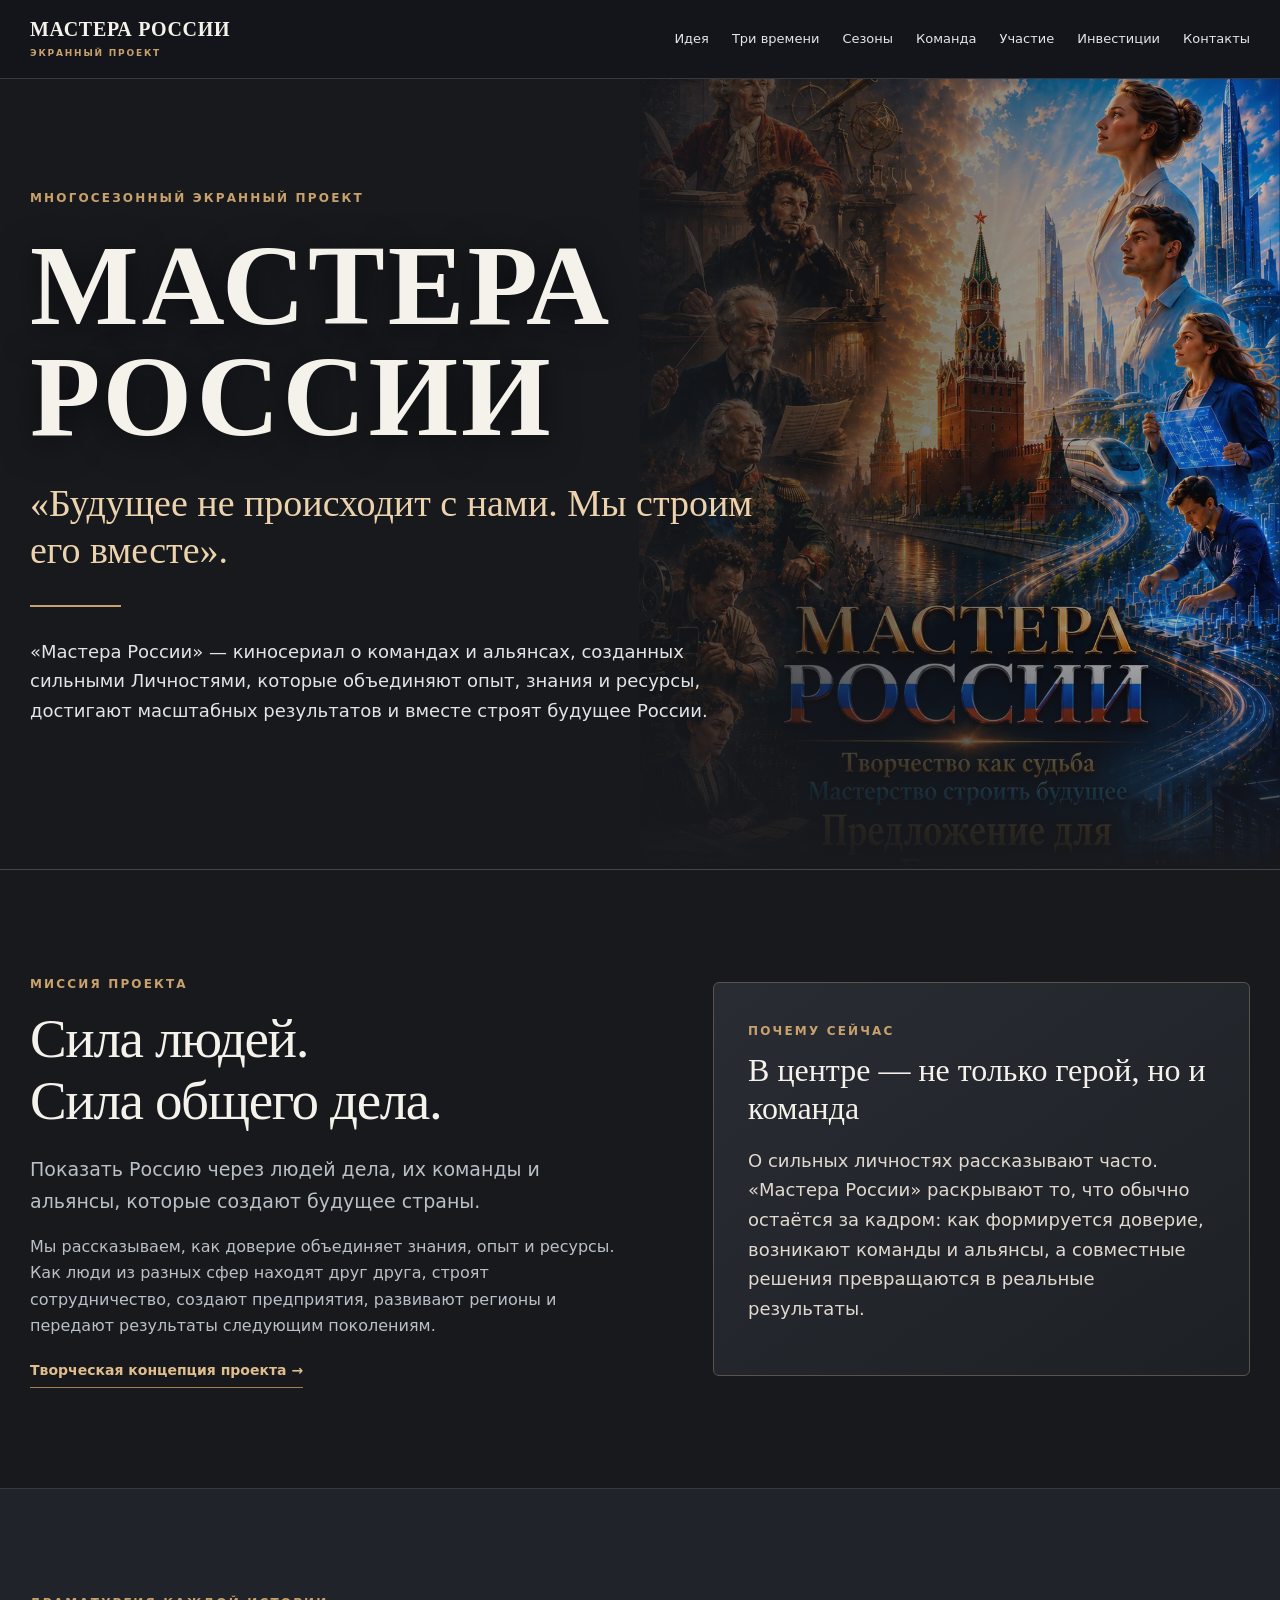
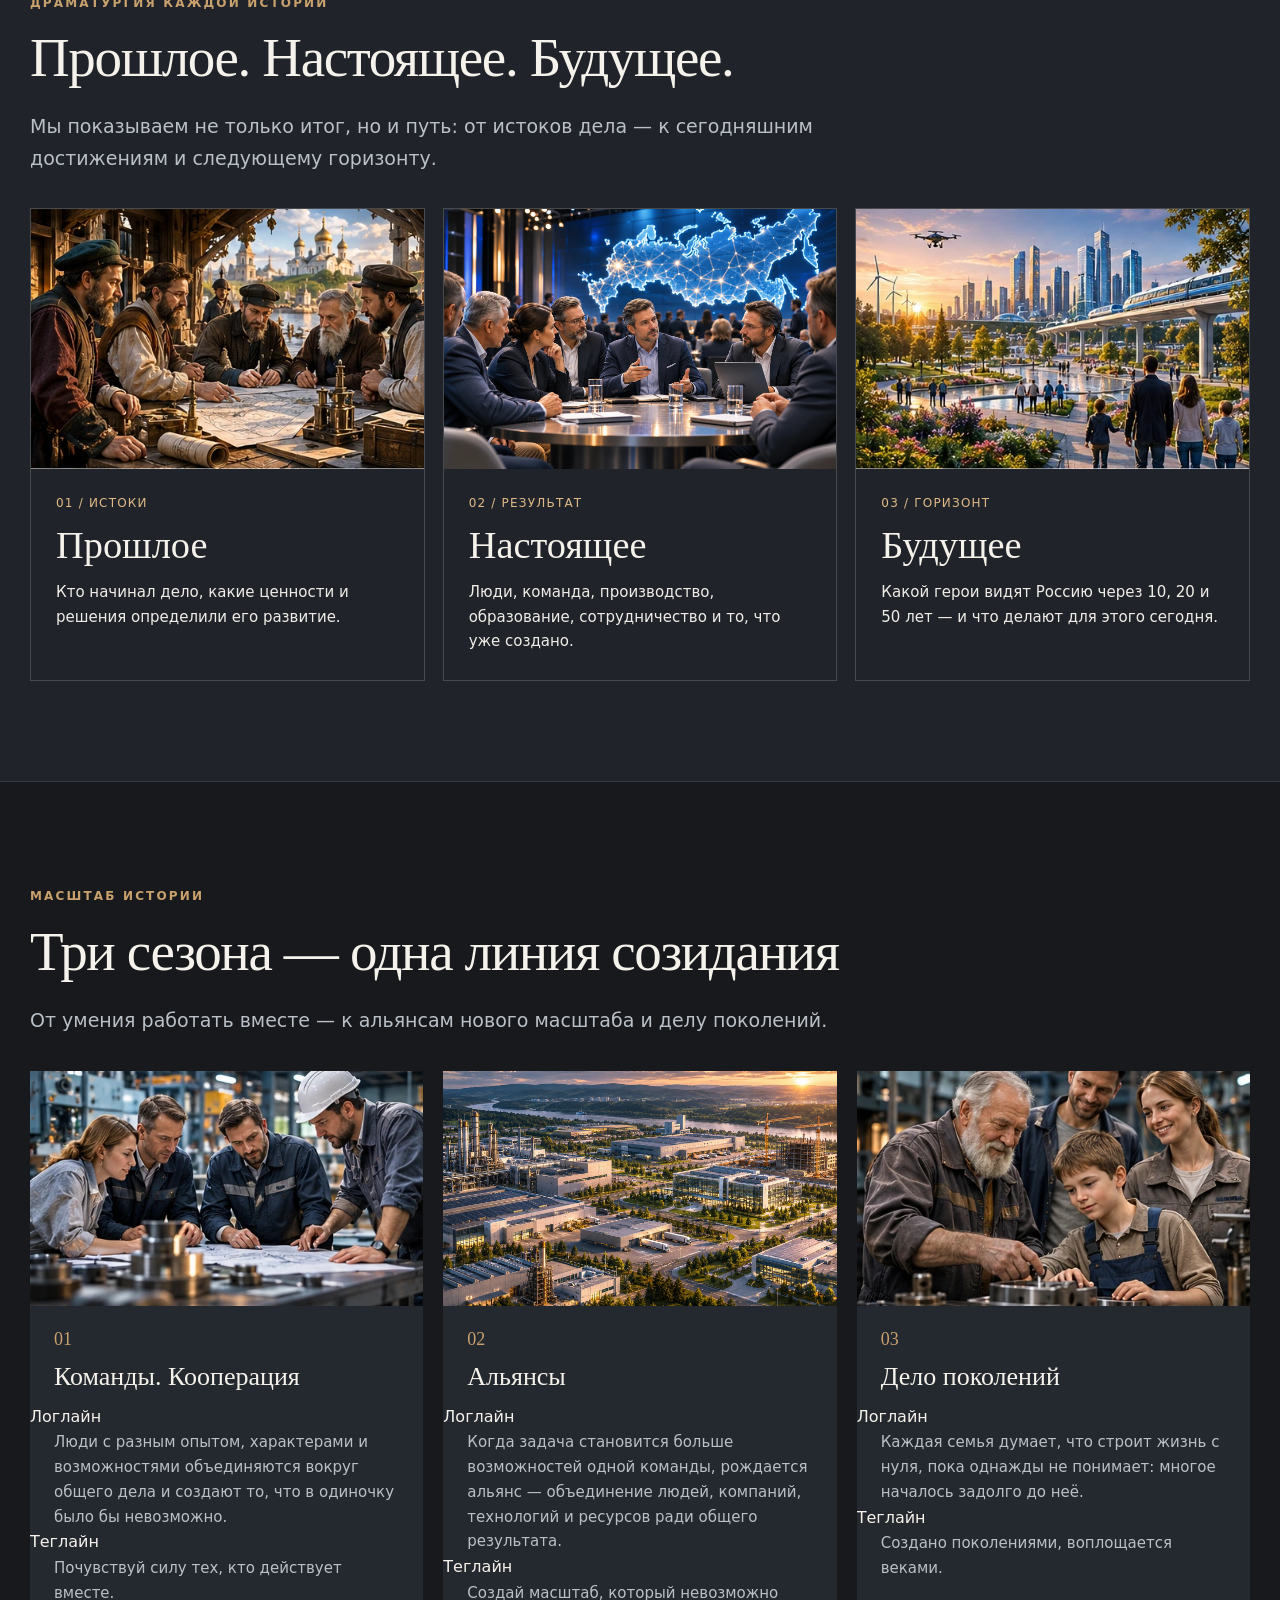
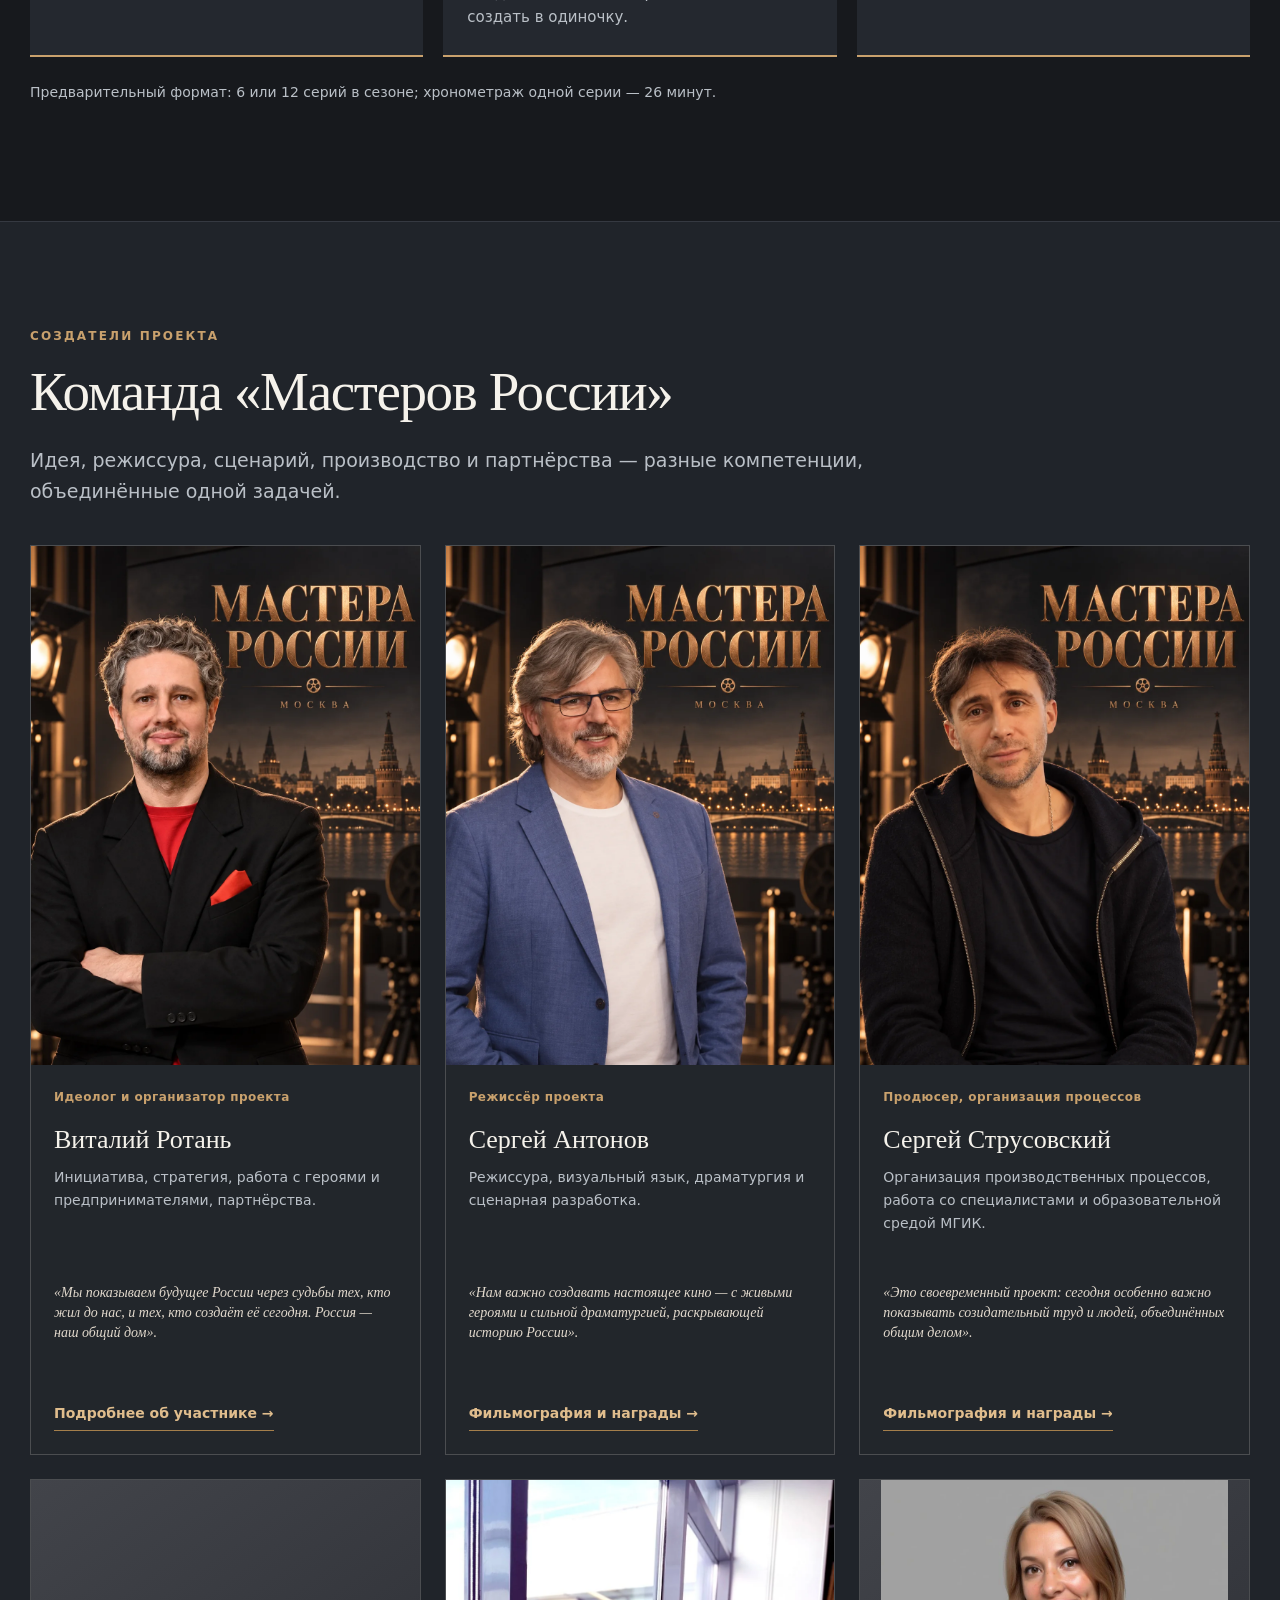
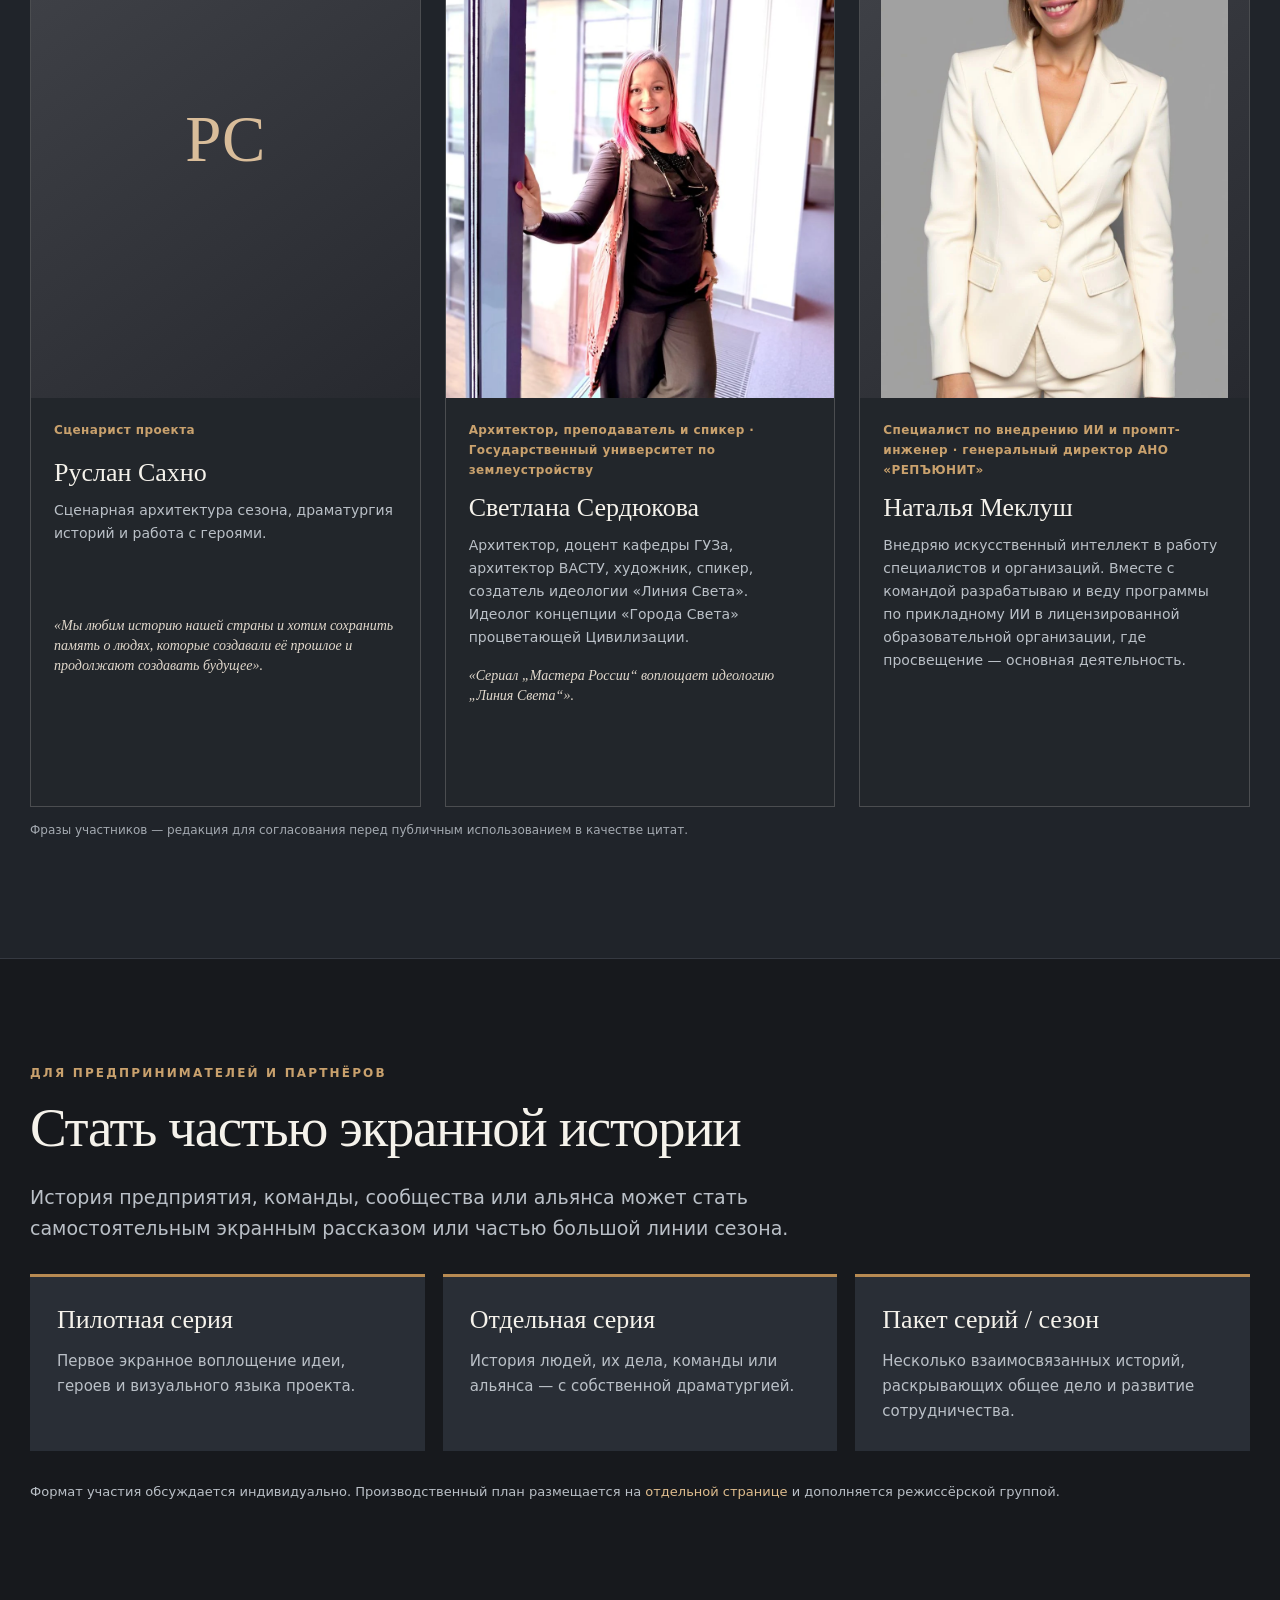
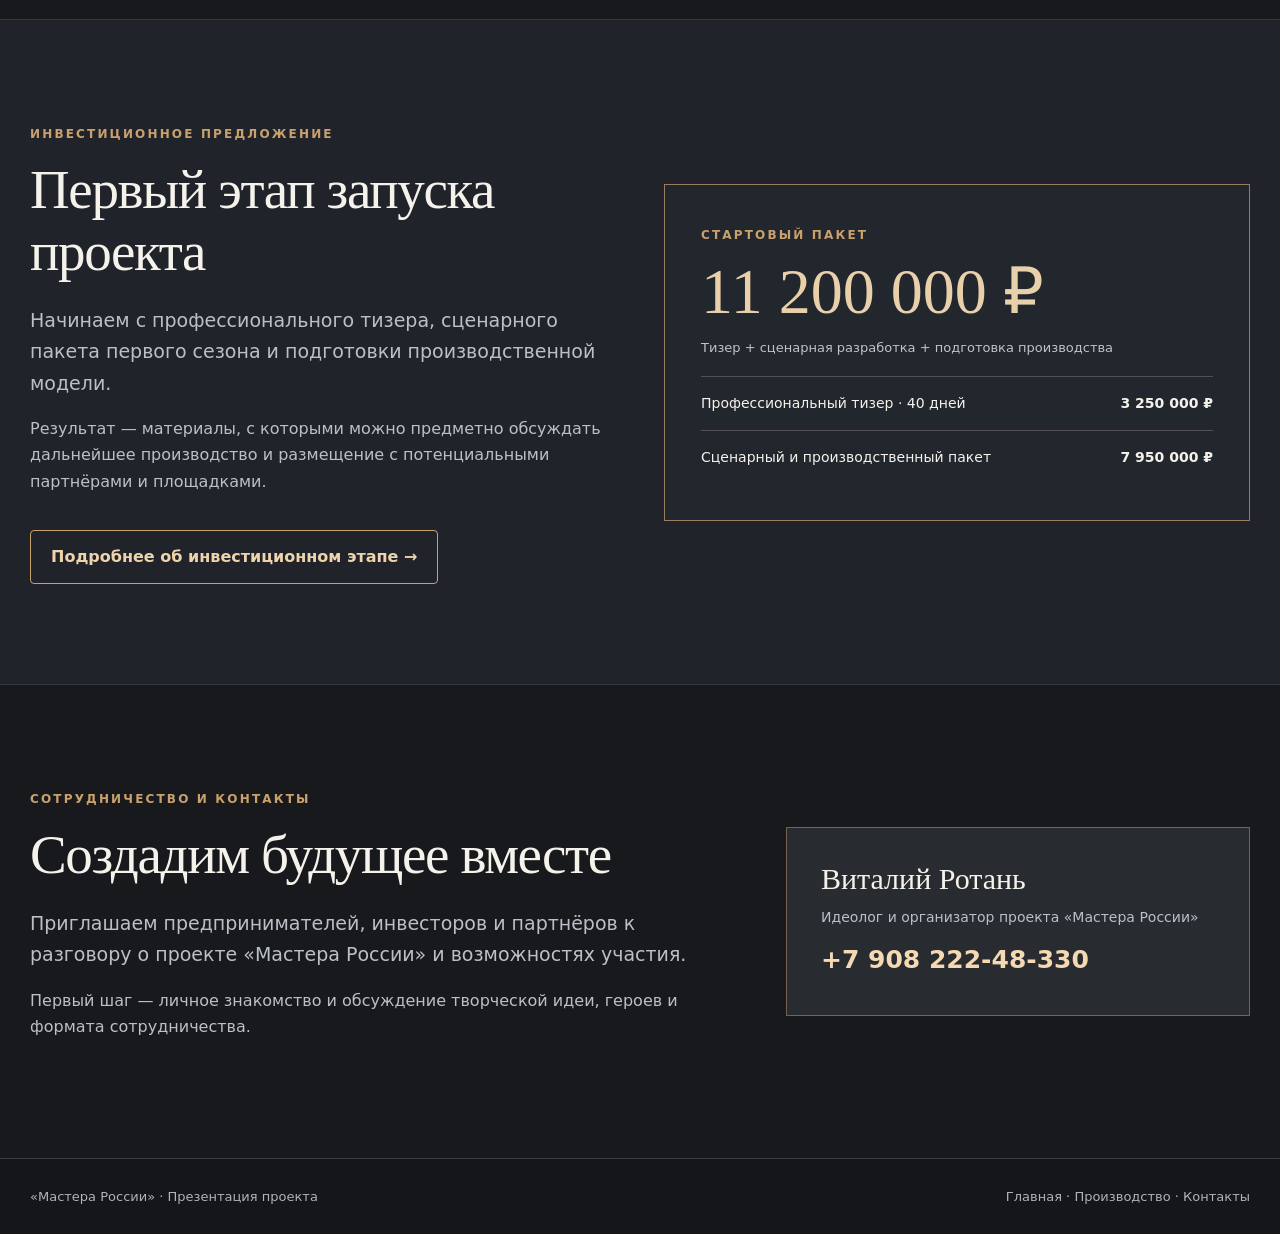
==== commit e0744562: "12" ====
--- a/index.html
+++ b/index.html
@@ -45,7 +45,7 @@
 <article class="member"><div class="portrait"><img alt="Сергей Антонов" loading="lazy" src="assets/antonov.webp"/></div><div class="member-info"><span class="role">Режиссёр проекта</span><h3>Сергей Антонов</h3><p>Режиссура, визуальный язык, драматургия и сценарная разработка.</p><p class="quote">«Нам важно создавать настоящее кино — с живыми героями и сильной драматургией, раскрывающей историю России».</p><a class="inline-link" href="antonov.html">Фильмография и награды →</a></div></article>
 <article class="member"><div class="portrait"><img alt="Сергей Струсовский" loading="lazy" src="assets/strusovsky.webp"/></div><div class="member-info"><span class="role">Продюсер, организация процессов</span><h3>Сергей Струсовский</h3><p>Организация производственных процессов, работа со специалистами и образовательной средой МГИК.</p><p class="quote">«Это своевременный проект: сегодня особенно важно показывать созидательный труд и людей, объединённых общим делом».</p><a class="inline-link" href="strusovsky.html">Фильмография и награды →</a></div></article>
 <article class="member"><div aria-label="Портрет будет добавлен" class="portrait placeholder">РС</div><div class="member-info"><span class="role">Сценарист проекта</span><h3>Руслан Сахно</h3><p>Сценарная архитектура сезона, драматургия историй и работа с героями.</p><p class="quote">«Мы любим историю нашей страны и хотим сохранить память о людях, которые создавали её прошлое и продолжают создавать будущее».</p></div></article>
-<article class="member"><div aria-label="Портрет будет добавлен" class="portrait placeholder">СС</div><div class="member-info"><span class="role">Вдохновитель проекта</span><h3>Светлана Сердюкова</h3><p>«Архитектор Света». Архитектор, преподаватель, идеолог.</p></div></article>
+<article class="member"><div class="portrait"><img alt="Светлана Сердюкова" loading="lazy" src="assets/svetlana-serdyukova.webp"/></div><div class="member-info"><span class="role">Архитектор, преподаватель и спикер · Государственный университет по землеустройству</span><h3>Светлана Сердюкова</h3><p>Архитектор, доцент кафедры ГУЗа, архитектор ВАСТУ, художник, спикер, создатель идеологии «Линия Света». Идеолог концепции «Города Света» процветающей Цивилизации.</p><p class="quote">«Сериал „Мастера России“ воплощает идеологию „Линия Света“».</p></div></article>
 <article class="member"><div class="portrait"><img alt="Наталья Меклуш" loading="lazy" src="assets/natalia-meklush.webp"/></div><div class="member-info"><span class="role">Специалист по внедрению ИИ и промпт-инженер · генеральный директор АНО «РЕПЪЮНИТ»</span><h3>Наталья Меклуш</h3><p>Внедряю искусственный интеллект в работу специалистов и организаций. Вместе с командой разрабатываю и веду программы по прикладному ИИ в лицензированной образовательной организации, где просвещение — основная деятельность.</p></div></article>
 </div><p class="quote-note">Фразы участников — редакция для согласования перед публичным использованием в качестве цитат.</p></div></section>
 <section class="section" id="participation"><div class="shell"><span class="eyebrow">Для предпринимателей и партнёров</span><h2>Стать частью экранной истории</h2><p class="lead">История предприятия, команды, сообщества или альянса может стать самостоятельным экранным рассказом или частью большой линии сезона.</p><div class="participation"><article class="option"><h3>Пилотная серия</h3><p>Первое экранное воплощение идеи, героев и визуального языка проекта.</p></article><article class="option"><h3>Отдельная серия</h3><p>История людей, их дела, команды или альянса — с собственной драматургией.</p></article><article class="option"><h3>Пакет серий / сезон</h3><p>Несколько взаимосвязанных историй, раскрывающих общее дело и развитие сотрудничества.</p></article></div><p class="minor">Формат участия обсуждается индивидуально. Производственный план размещается на <a class="inline-accent" href="production.html">отдельной странице</a> и дополняется режиссёрской группой.</p></div></section>
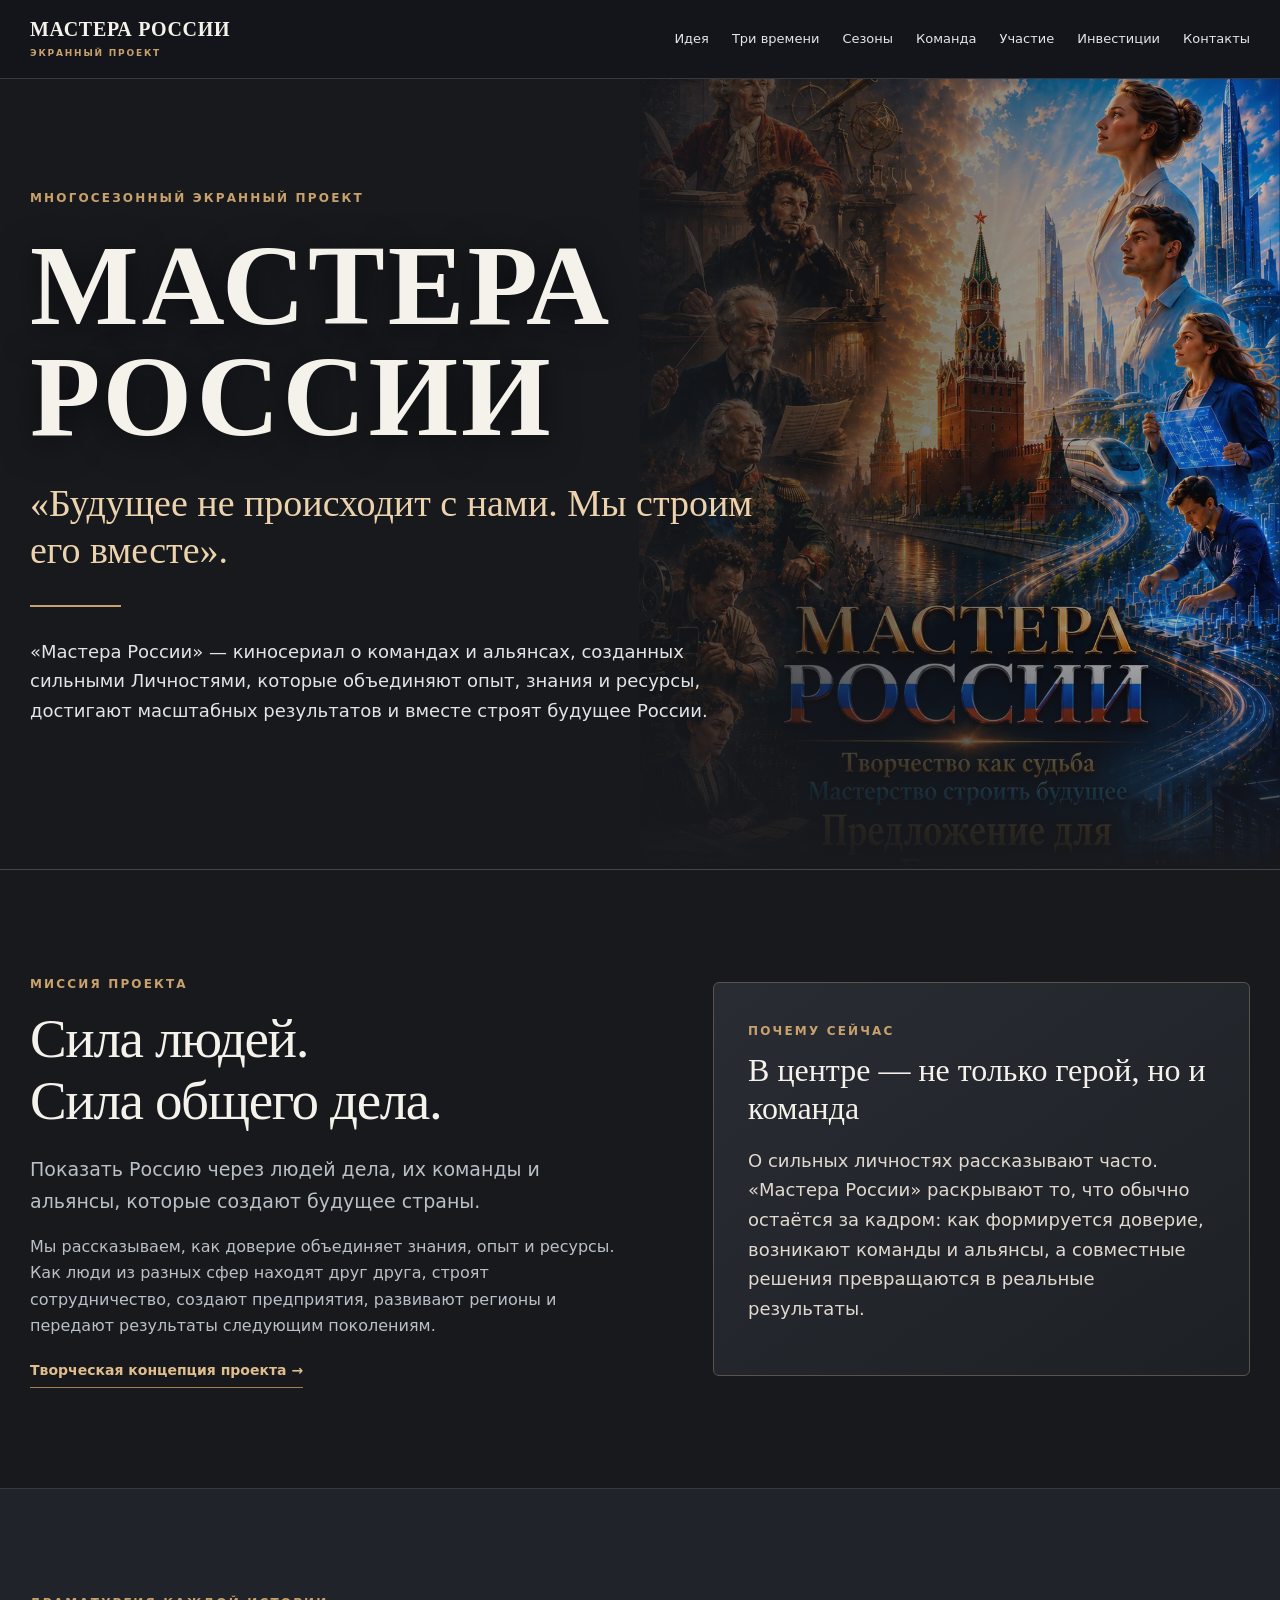
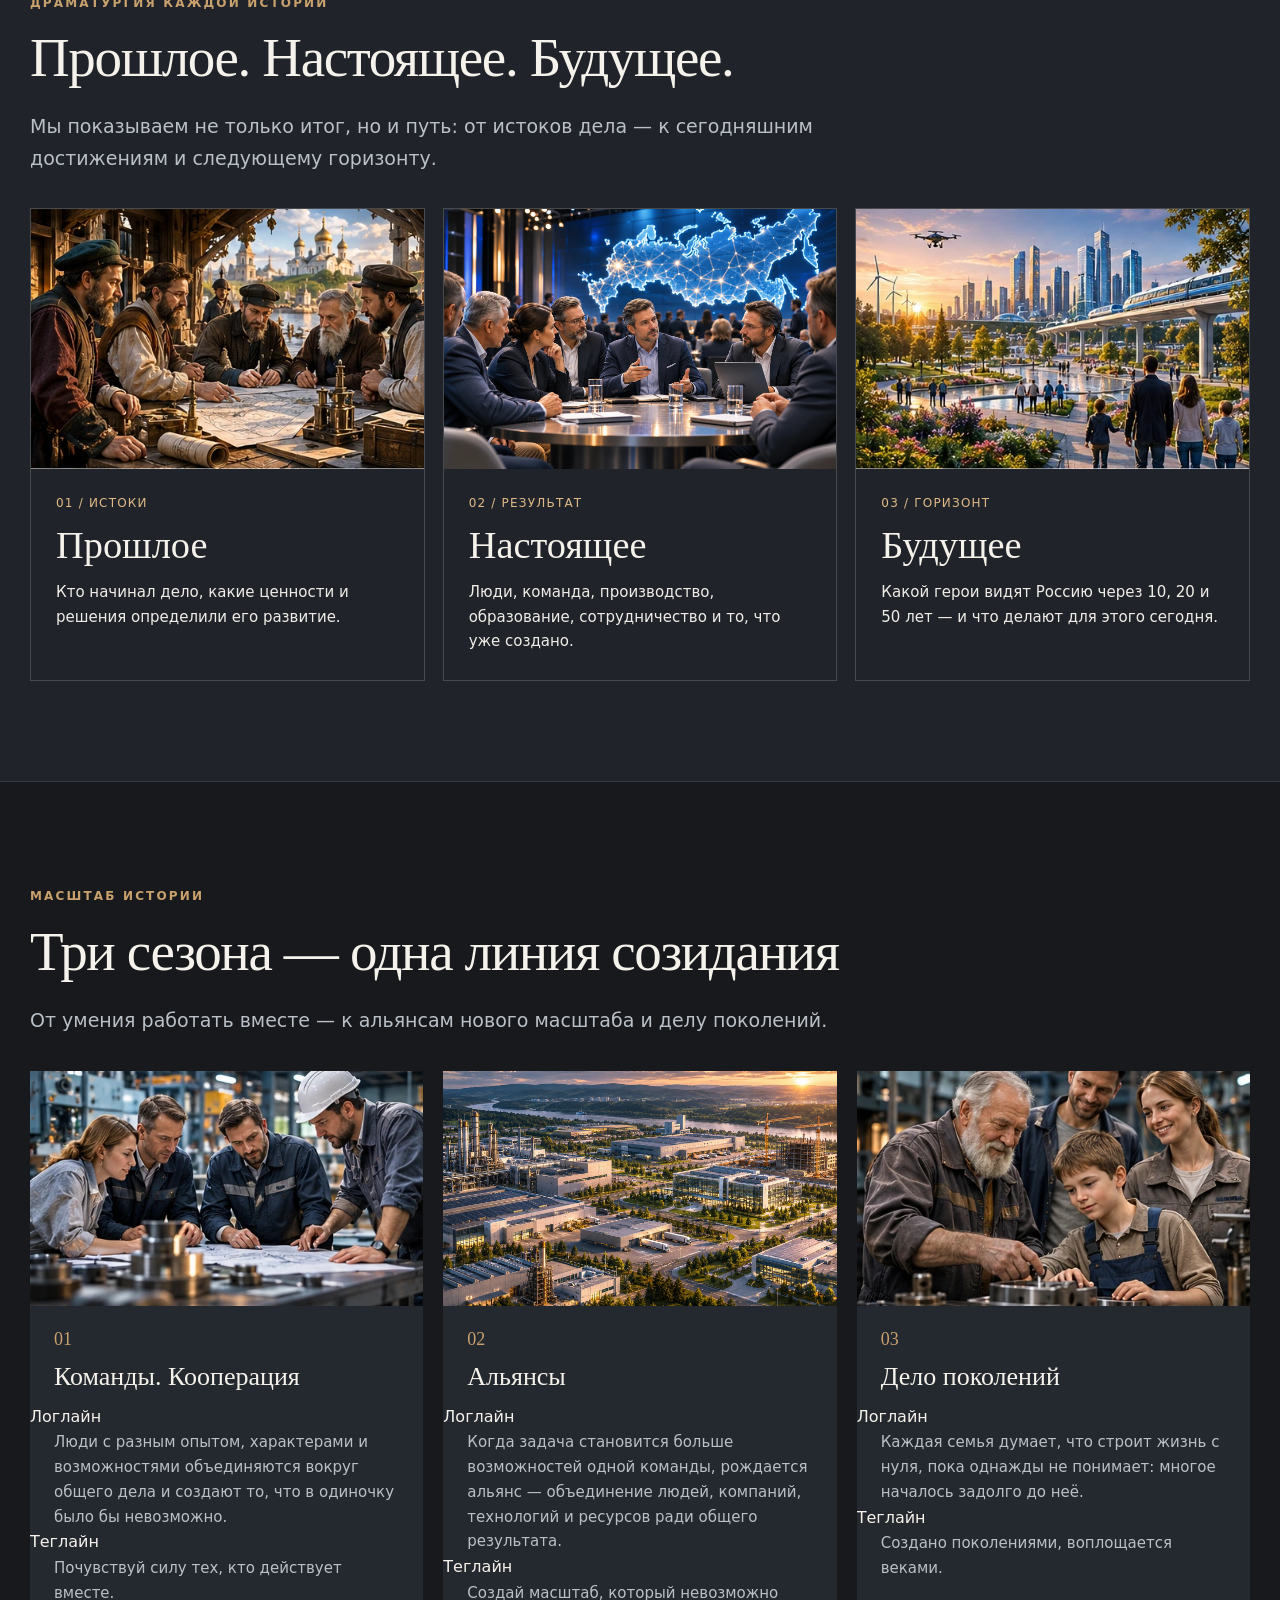
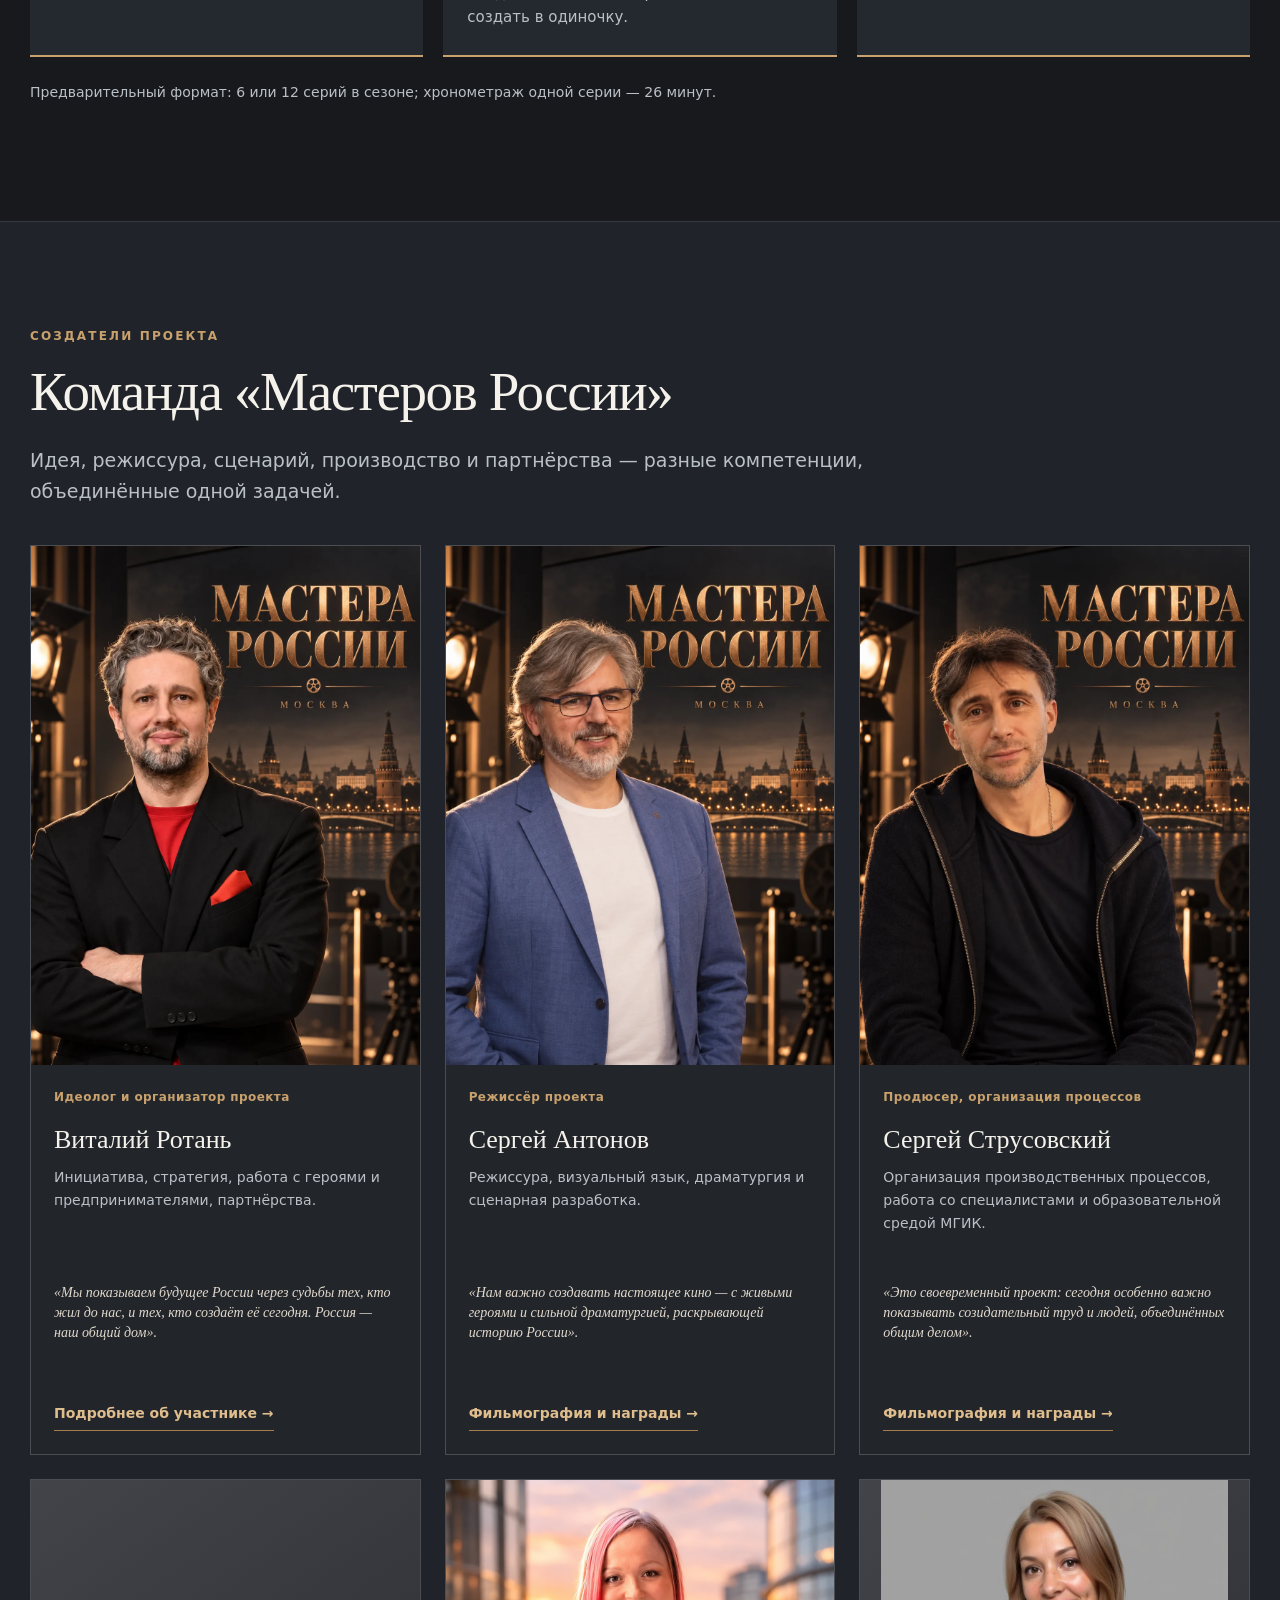
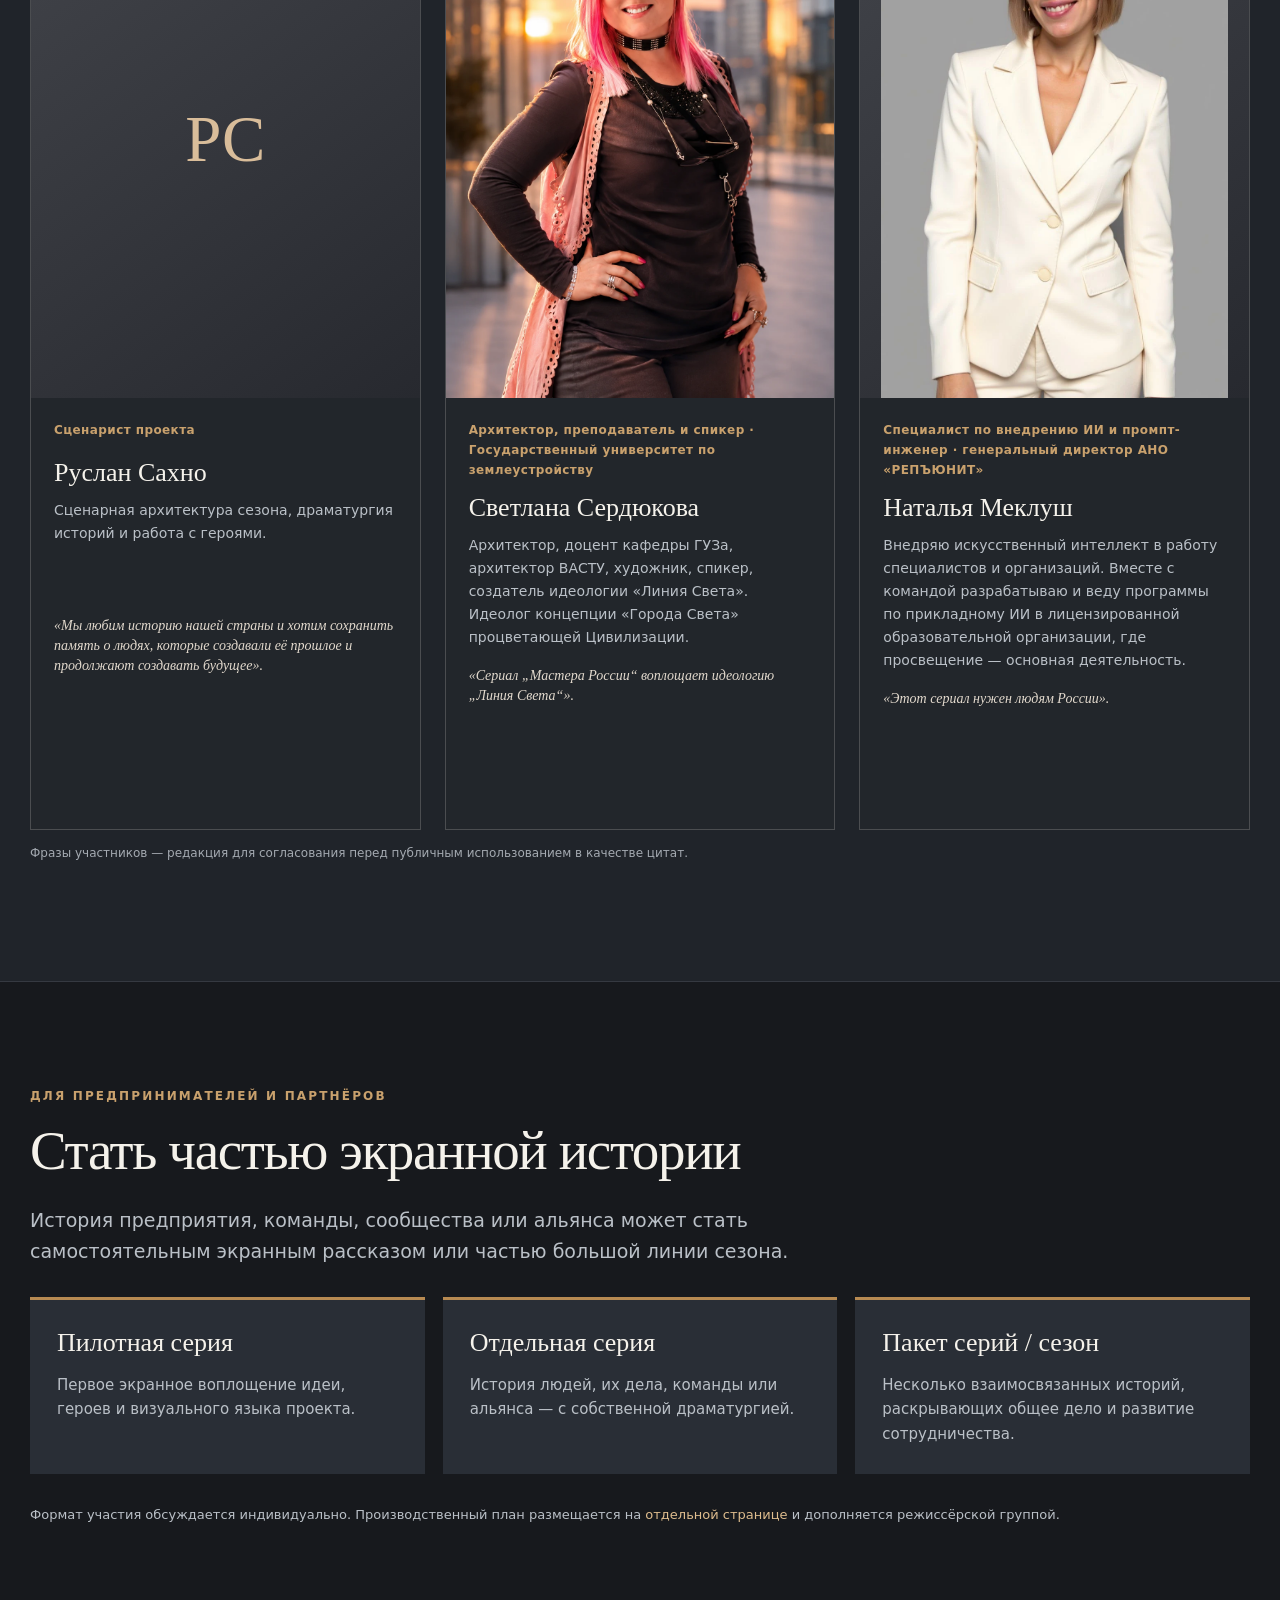
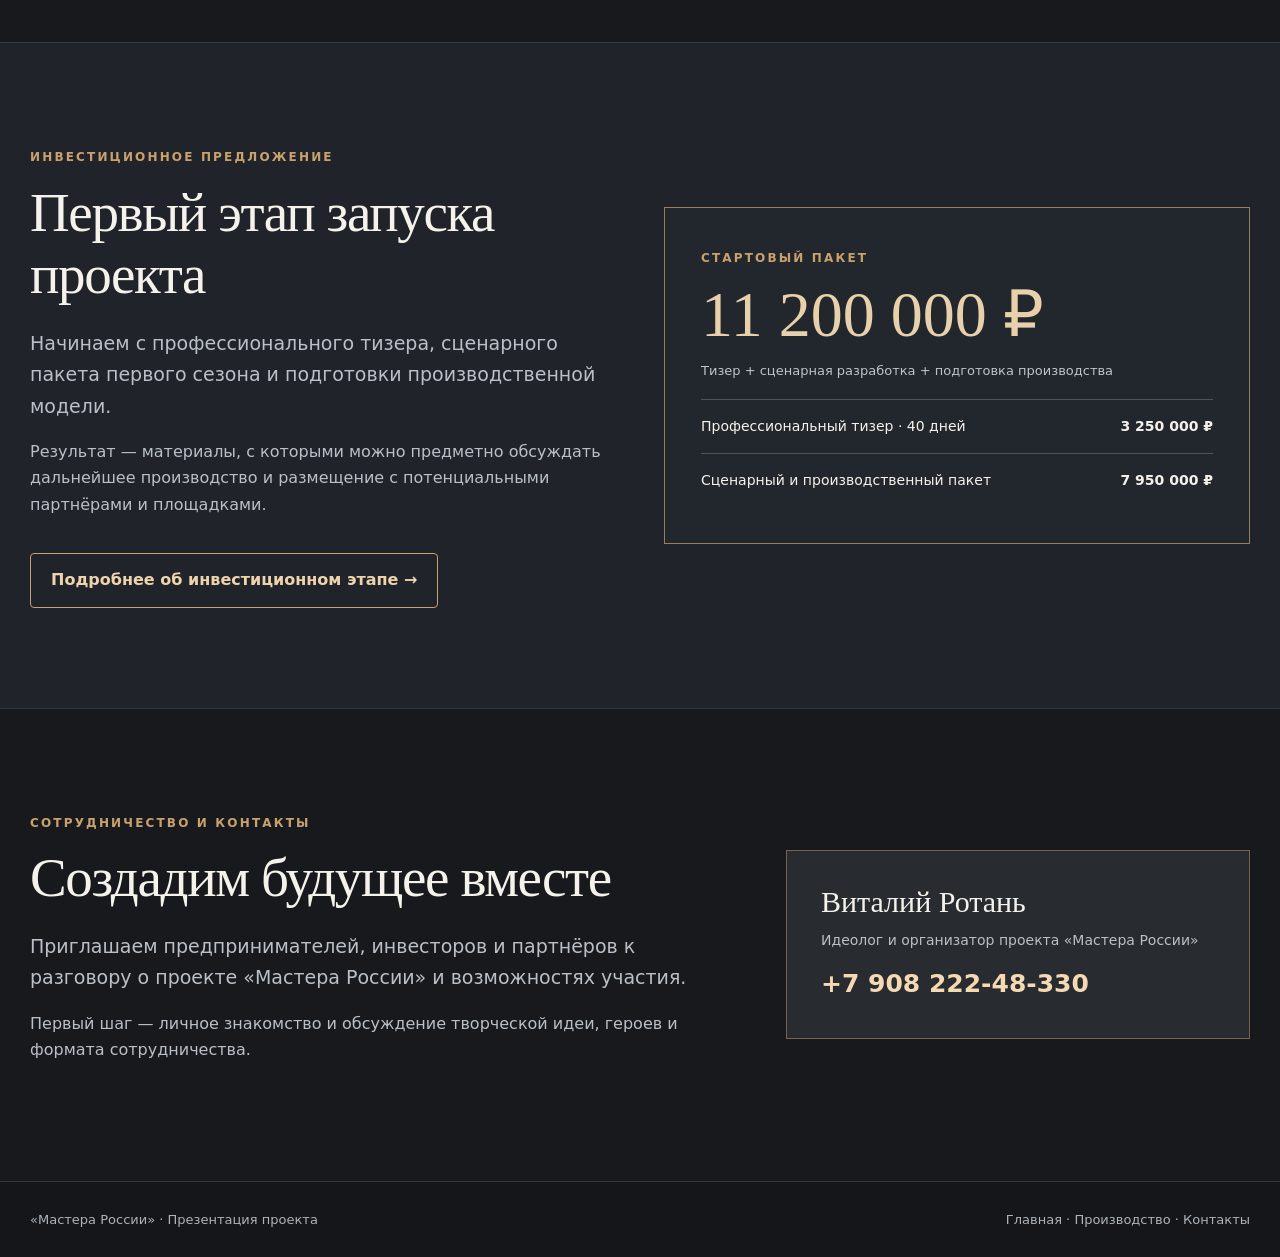
==== commit f88f1a7c: "2" ====
--- a/index.html
+++ b/index.html
@@ -46,7 +46,7 @@
 <article class="member"><div class="portrait"><img alt="Сергей Струсовский" loading="lazy" src="assets/strusovsky.webp"/></div><div class="member-info"><span class="role">Продюсер, организация процессов</span><h3>Сергей Струсовский</h3><p>Организация производственных процессов, работа со специалистами и образовательной средой МГИК.</p><p class="quote">«Это своевременный проект: сегодня особенно важно показывать созидательный труд и людей, объединённых общим делом».</p><a class="inline-link" href="strusovsky.html">Фильмография и награды →</a></div></article>
 <article class="member"><div aria-label="Портрет будет добавлен" class="portrait placeholder">РС</div><div class="member-info"><span class="role">Сценарист проекта</span><h3>Руслан Сахно</h3><p>Сценарная архитектура сезона, драматургия историй и работа с героями.</p><p class="quote">«Мы любим историю нашей страны и хотим сохранить память о людях, которые создавали её прошлое и продолжают создавать будущее».</p></div></article>
 <article class="member"><div class="portrait"><img alt="Светлана Сердюкова" loading="lazy" src="assets/svetlana-serdyukova.webp"/></div><div class="member-info"><span class="role">Архитектор, преподаватель и спикер · Государственный университет по землеустройству</span><h3>Светлана Сердюкова</h3><p>Архитектор, доцент кафедры ГУЗа, архитектор ВАСТУ, художник, спикер, создатель идеологии «Линия Света». Идеолог концепции «Города Света» процветающей Цивилизации.</p><p class="quote">«Сериал „Мастера России“ воплощает идеологию „Линия Света“».</p></div></article>
-<article class="member"><div class="portrait"><img alt="Наталья Меклуш" loading="lazy" src="assets/natalia-meklush.webp"/></div><div class="member-info"><span class="role">Специалист по внедрению ИИ и промпт-инженер · генеральный директор АНО «РЕПЪЮНИТ»</span><h3>Наталья Меклуш</h3><p>Внедряю искусственный интеллект в работу специалистов и организаций. Вместе с командой разрабатываю и веду программы по прикладному ИИ в лицензированной образовательной организации, где просвещение — основная деятельность.</p></div></article>
+<article class="member"><div class="portrait"><img alt="Наталья Меклуш" loading="lazy" src="assets/natalia-meklush.webp"/></div><div class="member-info"><span class="role">Специалист по внедрению ИИ и промпт-инженер · генеральный директор АНО «РЕПЪЮНИТ»</span><h3>Наталья Меклуш</h3><p>Внедряю искусственный интеллект в работу специалистов и организаций. Вместе с командой разрабатываю и веду программы по прикладному ИИ в лицензированной образовательной организации, где просвещение — основная деятельность.</p><p class="quote">«Этот сериал нужен людям России».</p></div></article>
 </div><p class="quote-note">Фразы участников — редакция для согласования перед публичным использованием в качестве цитат.</p></div></section>
 <section class="section" id="participation"><div class="shell"><span class="eyebrow">Для предпринимателей и партнёров</span><h2>Стать частью экранной истории</h2><p class="lead">История предприятия, команды, сообщества или альянса может стать самостоятельным экранным рассказом или частью большой линии сезона.</p><div class="participation"><article class="option"><h3>Пилотная серия</h3><p>Первое экранное воплощение идеи, героев и визуального языка проекта.</p></article><article class="option"><h3>Отдельная серия</h3><p>История людей, их дела, команды или альянса — с собственной драматургией.</p></article><article class="option"><h3>Пакет серий / сезон</h3><p>Несколько взаимосвязанных историй, раскрывающих общее дело и развитие сотрудничества.</p></article></div><p class="minor">Формат участия обсуждается индивидуально. Производственный план размещается на <a class="inline-accent" href="production.html">отдельной странице</a> и дополняется режиссёрской группой.</p></div></section>
 <section class="section mist" id="investment"><div class="shell invest"><div><span class="eyebrow">Инвестиционное предложение</span><h2>Первый этап запуска проекта</h2><p class="lead">Начинаем с профессионального тизера, сценарного пакета первого сезона и подготовки производственной модели.</p><p>Результат — материалы, с которыми можно предметно обсуждать дальнейшее производство и размещение с потенциальными партнёрами и площадками.</p><a class="btn" href="investment.html">Подробнее об инвестиционном этапе →</a></div><div class="invest-number"><span class="eyebrow">Стартовый пакет</span><strong>11 200 000 ₽</strong><p class="small">Тизер + сценарная разработка + подготовка производства</p><div class="invest-breakdown"><span>Профессиональный тизер · 40 дней</span><b>3 250 000 ₽</b></div><div class="invest-breakdown"><span>Сценарный и производственный пакет</span><b>7 950 000 ₽</b></div></div></div></section>
